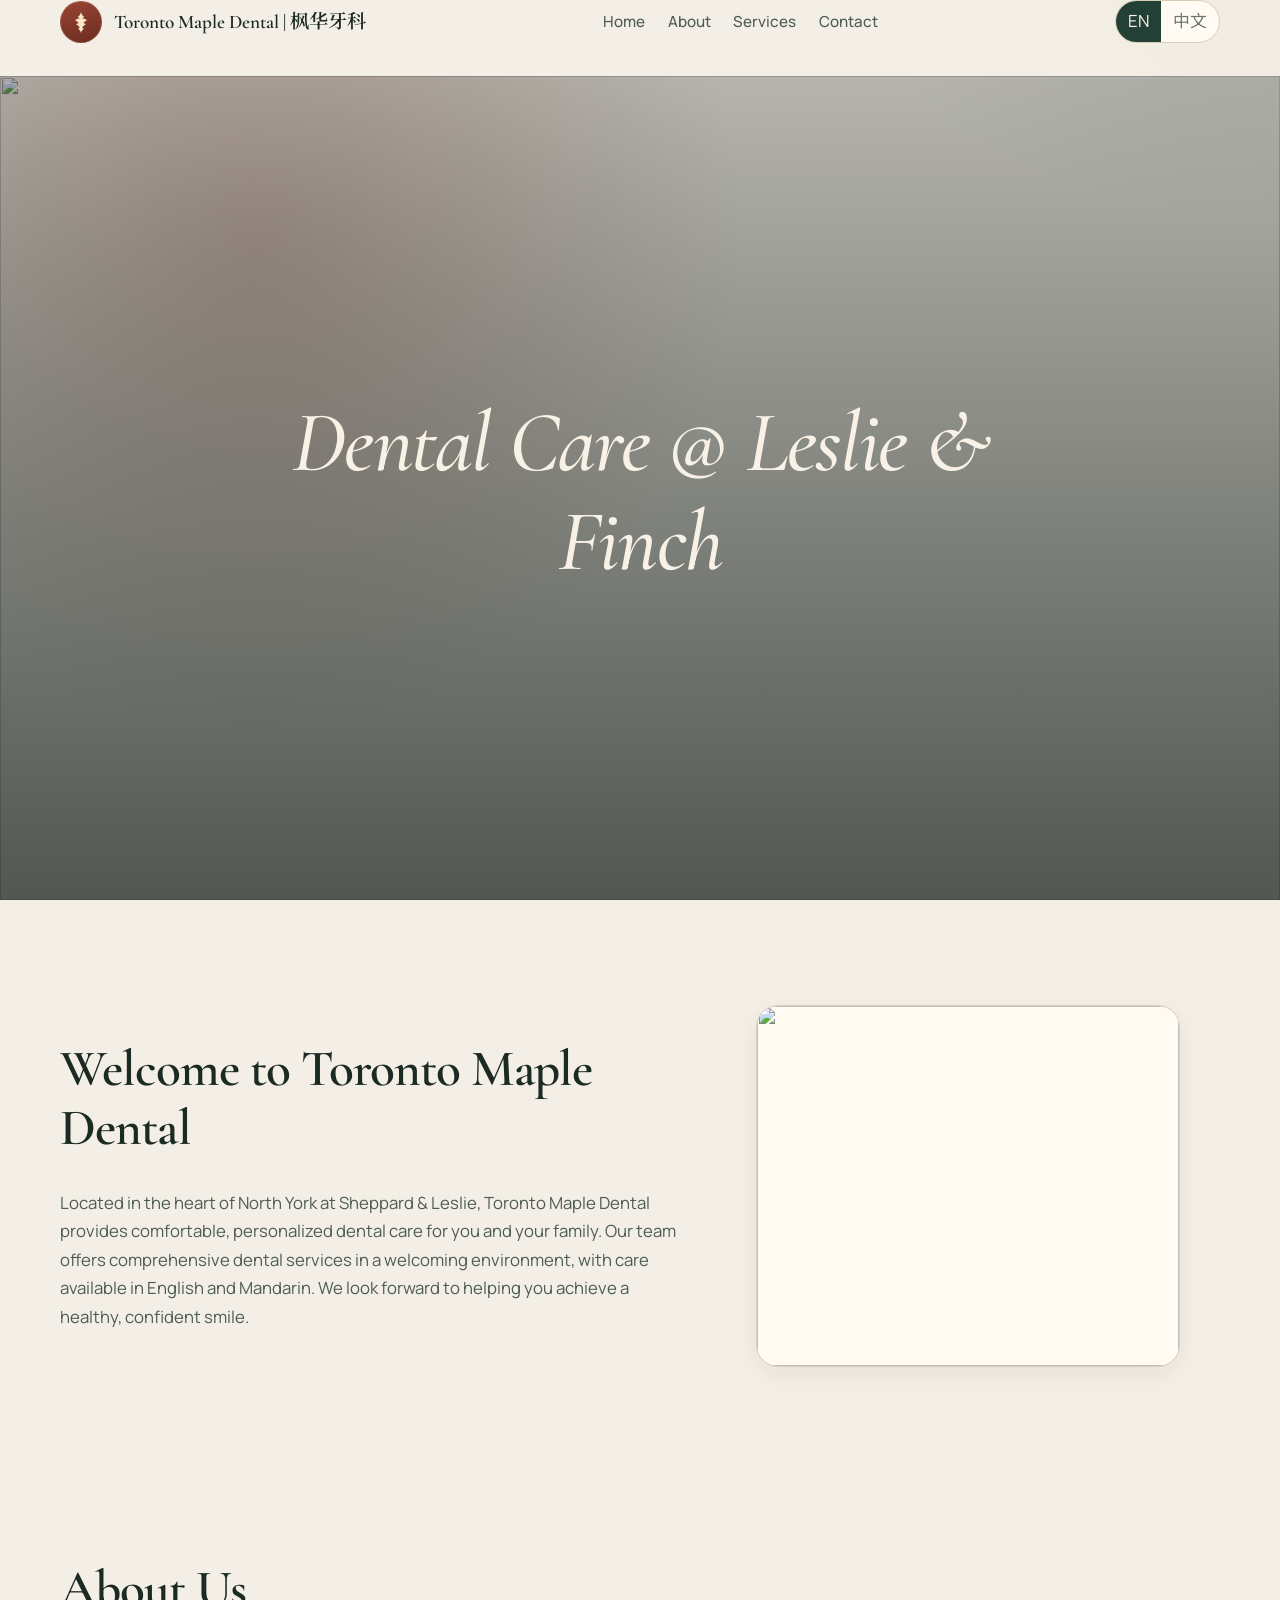
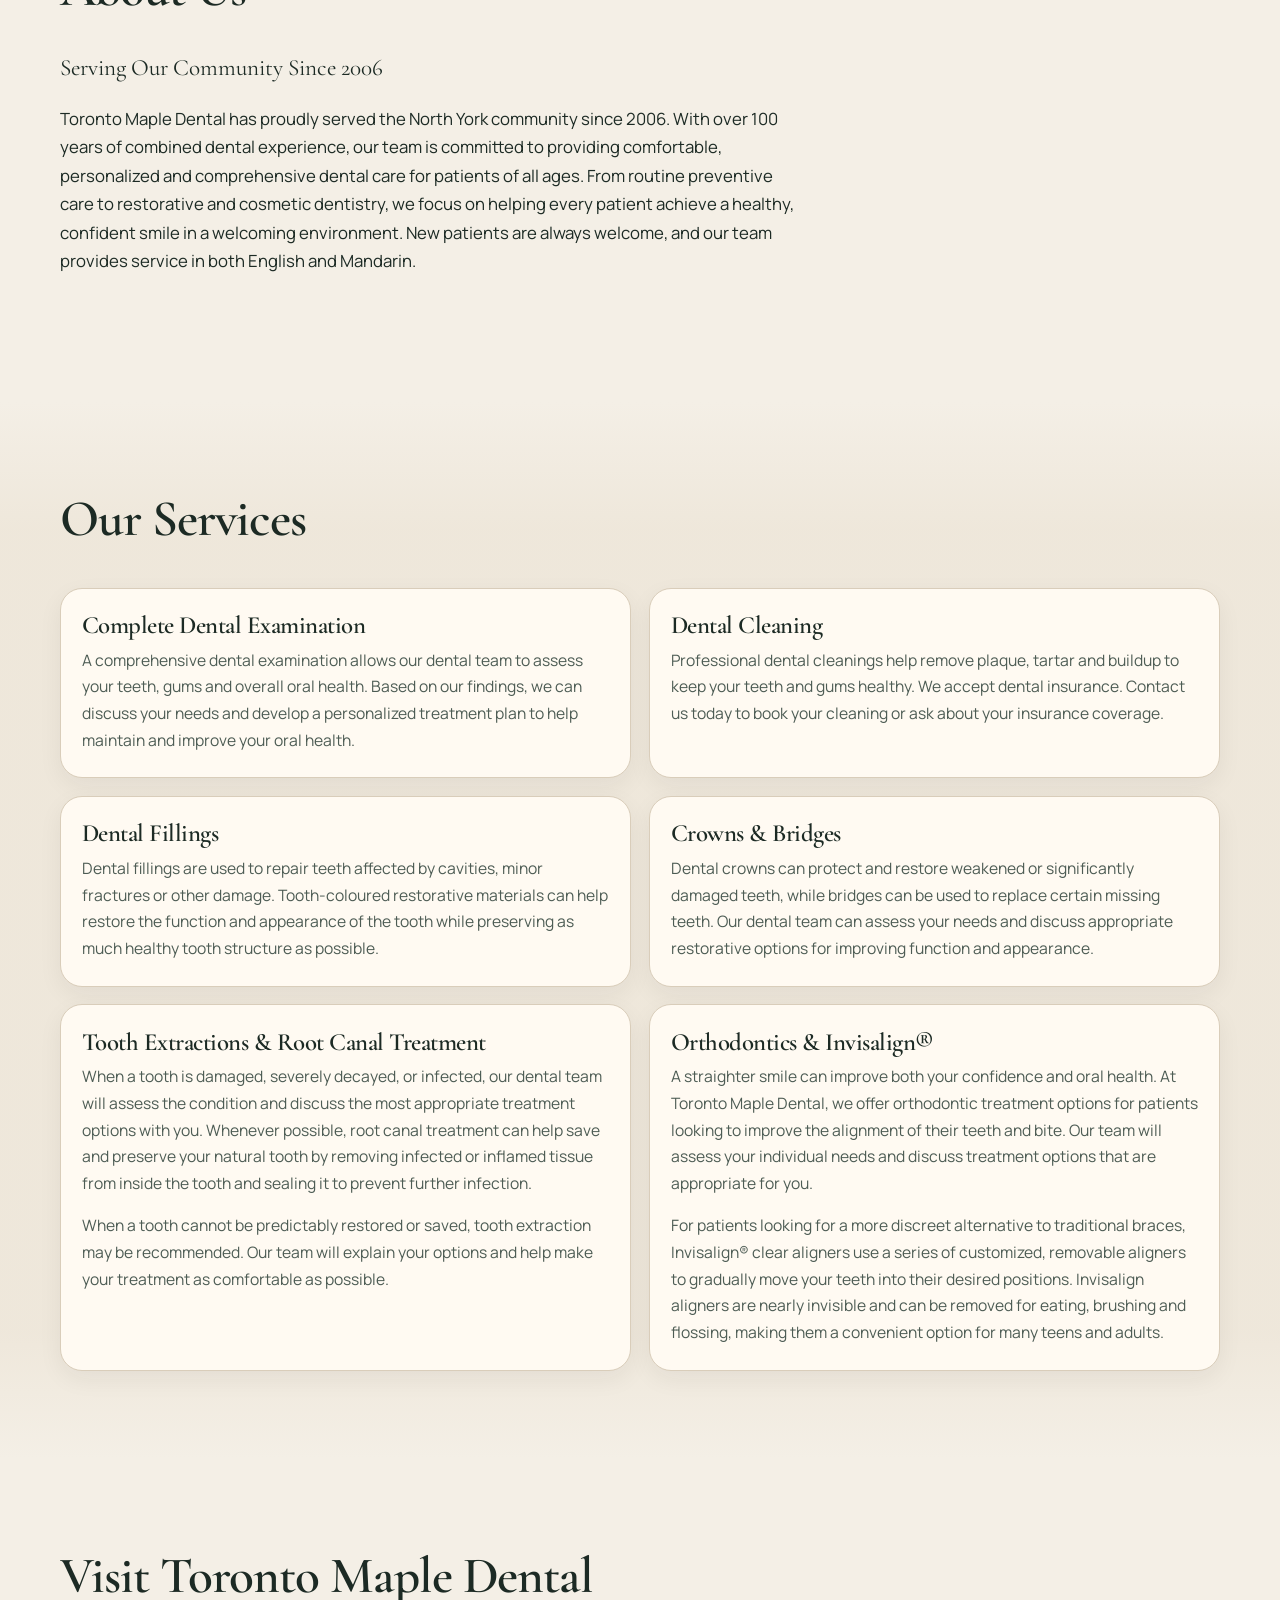
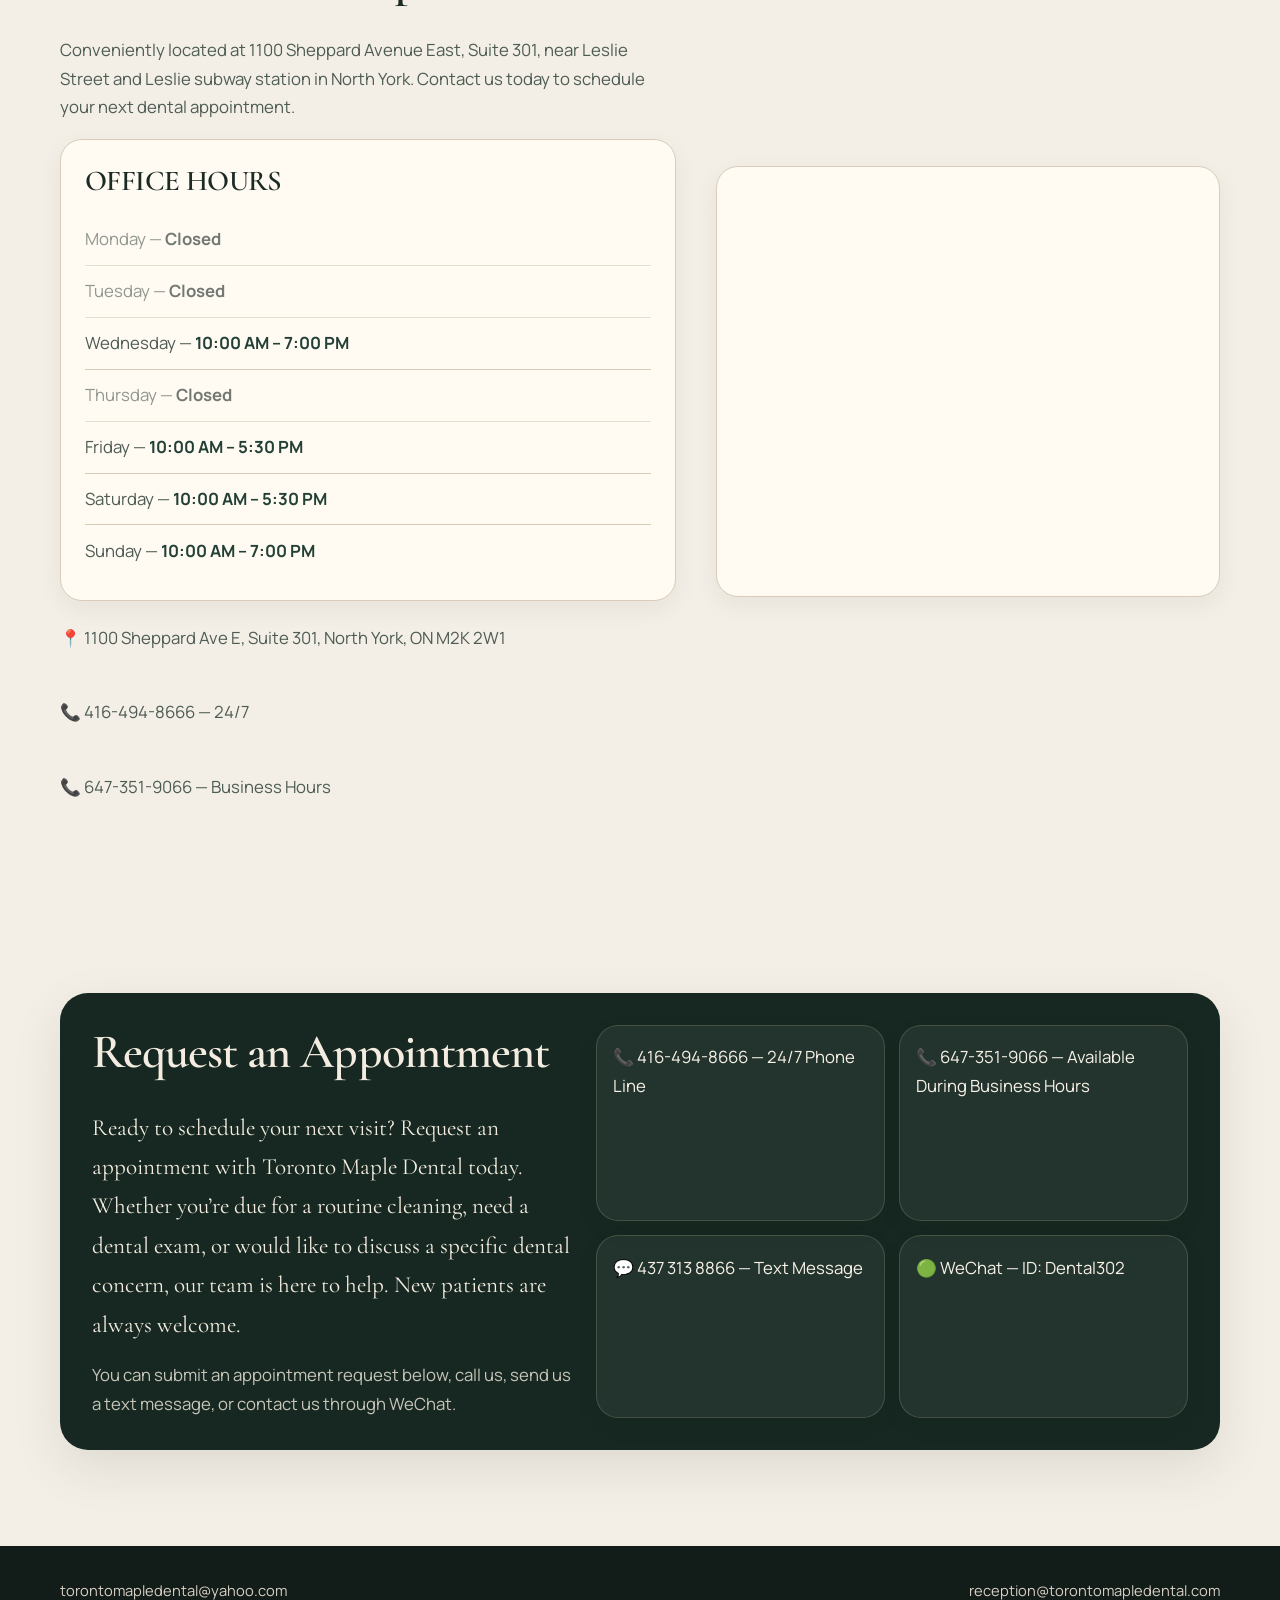
==== index.html @ 5f2a0b70 "initial commit" ====
<!DOCTYPE html>
<html lang="en">
<head>
  <meta charset="utf-8">
  <meta name="viewport" content="width=device-width, initial-scale=1, viewport-fit=cover">
  <title>Toronto Maple Dental | 枫华牙科</title>
  <meta name="description" content="">
  <link rel="canonical" href="https://www.torontomapledentalclinic.com">
  <link rel="preconnect" href="https://fonts.googleapis.com">
  <link rel="preconnect" href="https://fonts.gstatic.com" crossorigin>
  <link href="https://fonts.googleapis.com/css2?family=Cormorant+Garamond:ital,wght@0,500;0,600;1,500&family=Manrope:wght@400;500;600;700&family=Noto+Sans+SC:wght@400;500;700&family=Noto+Serif+SC:wght@500;600&display=swap" rel="stylesheet">
  <link rel="stylesheet" href="styles.css">
</head>
<body>
  <a class="skip-link" href="#main">Skip to content</a>

  <div class="nav-overlay" id="nav-overlay" hidden></div>
  <header class="header" id="header">
    <div class="nav-inner">
      <a class="brand" href="#top">
        <span class="brand-mark" aria-hidden="true">
          <svg viewBox="0 0 24 24" fill="currentColor"><path d="M12 2c.4 2.2 1.6 3.8 3.4 5.1-.8.3-1.6.8-2.2 1.5 1.8-.1 3.5.4 4.8 1.6-1.6.6-2.8 1.6-3.6 3 .9.1 1.8.5 2.6 1.1-2 .9-3.3 2.2-3.9 3.8.7 0 1.3.2 1.9.5-1.5 1.2-2.5 2.6-3 4.4-.5-1.8-1.5-3.2-3-4.4.6-.3 1.2-.5 1.9-.5-.6-1.6-1.9-2.9-3.9-3.8.8-.6 1.7-1 2.6-1.1-.8-1.4-2-2.4-3.6-3 1.3-1.2 3-1.7 4.8-1.6-.6-.7-1.4-1.2-2.2-1.5C10.4 5.8 11.6 4.2 12 2z"/></svg>
        </span>
        <span class="brand-text">
          <span class="brand-name">Toronto Maple Dental | 枫华牙科</span>
        </span>
      </a>

      <nav class="nav-links" id="nav-links">
        <a href="#top"><span class="en">Home</span><span class="zh">首页</span></a>
        <a href="#about"><span class="en">About</span><span class="zh">关于我们</span></a>
        <a href="#services"><span class="en">Services</span><span class="zh">服务项目</span></a>
        <a href="#contact"><span class="en">Contact</span><span class="zh">联系我们</span></a>
      </nav>

      <div class="nav-actions">
        <div class="lang-toggle" role="group" aria-label="Language">
          <button type="button" data-lang="en" aria-pressed="true">EN</button>
          <button type="button" data-lang="zh" aria-pressed="false">中文</button>
        </div>
        <button class="menu-toggle" id="menu-toggle" type="button" aria-expanded="false" aria-controls="nav-links">
          <span class="burger"></span>
          <span class="en visually-hidden">Open Menu</span>
          <span class="zh visually-hidden">Open Menu</span>
        </button>
      </div>
    </div>
  </header>

  <main id="main">
    <section class="hero" id="top">
      <div class="hero-media">
        <img src="https://images.squarespace-cdn.com/content/v1/6a9b600ae679706dac17933a/c769bfd2-7661-447e-9877-005639bab602/fad07579-456b-444e-8f96-d90007c55955.570x287.jpg?format=2500w" alt="" width="2500" height="1259">
      </div>
      <div class="hero-content">
        <h1>
          <span class="en">Dental Care @ Leslie &amp; Finch</span>
          <span class="zh">枫华牙科</span>
        </h1>
      </div>
    </section>

    <section class="section" id="welcome">
      <div class="wrap about-grid">
        <div class="about-copy">
          <h2>
            <span class="en">Welcome to Toronto Maple Dental</span>
            <span class="zh">欢迎来到多伦多枫华牙科</span>
          </h2>
          <p>
            <span class="en">Located in the heart of North York at Sheppard &amp; Leslie, Toronto Maple Dental provides comfortable, personalized dental care for you and your family. Our team offers comprehensive dental services in a welcoming environment, with care available in English and Mandarin. We look forward to helping you achieve a healthy, confident smile.</span>
            <span class="zh">多伦多枫华牙科位于北约克 Sheppard &amp; Leslie，为您和家人提供舒适、贴心且专业的牙科服务。我们致力于为每位患者提供个性化的口腔护理，并提供英语及普通话服务。期待与您和家人一起守护口腔健康，绽放自信笑容。</span>
          </p>
        </div>
        <figure class="about-photo">
          <img src="https://images.squarespace-cdn.com/content/v1/6a9b600ae679706dac17933a/1118487b-727e-427d-95e1-38247ad9334a/oRQOo_N9BfDoqFus0ZqhQFkH_QtxmJWSKJr2icTQCZxETu4-NWN1s-IcUSwTprjaKhoQ4ycPU8vPxjSxp7Z9fUDb5vTaCmSAPzpmDzeJJ9bPIO_SLCcF0arXvwpCMgrAha4CFJJU9CVUrVKpLE3oYX6ep4k89qqNu7uefrUxFgaKzVSN8USvgyGDbYQINZoH.jpg?format=1500w" alt="" width="882" height="588">
        </figure>
      </div>
    </section>

    <section class="section about-section" id="about">
      <div class="wrap">
        <div class="section-head">
          <h2>
            <span class="en">About Us</span>
            <span class="zh">关于我们</span>
          </h2>
          <p class="lede">
            <span class="en">Serving Our Community Since 2006</span>
            <span class="zh">自2006年起，守护您的口腔健康</span>
          </p>
          <p>
            <span class="en">Toronto Maple Dental has proudly served the North York community since 2006. With over 100 years of combined dental experience, our team is committed to providing comfortable, personalized and comprehensive dental care for patients of all ages. From routine preventive care to restorative and cosmetic dentistry, we focus on helping every patient achieve a healthy, confident smile in a welcoming environment. New patients are always welcome, and our team provides service in both English and Mandarin.</span>
            <span class="zh">多伦多枫华牙科自 2006年 起一直为北约克及周边社区提供专业的牙科服务。我们的团队拥有 超过100年的综合牙科经验，致力于为各个年龄段的患者提供舒适、贴心且全面的口腔护理。从日常预防护理到牙齿修复及美容牙科，我们希望每一位患者都能在温馨安心的环境中获得适合自己的治疗，拥有健康、自信的笑容。我们欢迎新患者，并提供英语及普通话服务。</span>
          </p>
        </div>
      </div>
    </section>

    <section class="section services" id="services">
      <div class="wrap">
        <div class="section-head">
          <h2>
            <span class="en">Our Services</span>
            <span class="zh">我们的服务</span>
          </h2>
        </div>
        <div class="service-grid">
          <article class="service-card">
            <h3>
              <span class="en">Complete Dental Examination</span>
              <span class="zh">全面口腔检查</span>
            </h3>
            <p>
              <span class="en">A comprehensive dental examination allows our dental team to assess your teeth, gums and overall oral health. Based on our findings, we can discuss your needs and develop a personalized treatment plan to help maintain and improve your oral health.</span>
              <span class="zh">全面口腔检查可以帮助我们的牙科团队评估您的牙齿、牙龈及整体口腔健康状况。根据检查结果，我们会与您讨论您的口腔健康需求，并制定适合您的个性化治疗计划。</span>
            </p>
          </article>
          <article class="service-card">
            <h3>
              <span class="en">Dental Cleaning</span>
              <span class="zh">洗牙与洁治</span>
            </h3>
            <p>
              <span class="en">Professional dental cleanings help remove plaque, tartar and buildup to keep your teeth and gums healthy. We accept dental insurance. Contact us today to book your cleaning or ask about your insurance coverage.</span>
              <span class="zh">专业洗牙可以帮助清除牙菌斑、牙结石及牙齿表面的沉积物，帮助保持牙齿和牙龈健康。我们接受牙科保险. 欢迎联系我们预约洗牙或咨询牙科保险相关信息。</span>
            </p>
          </article>
          <article class="service-card">
            <h3>
              <span class="en">Dental Fillings</span>
              <span class="zh">补牙</span>
            </h3>
            <p>
              <span class="en">Dental fillings are used to repair teeth affected by cavities, minor fractures or other damage. Tooth-coloured restorative materials can help restore the function and appearance of the tooth while preserving as much healthy tooth structure as possible.</span>
              <span class="zh">补牙主要用于修复因蛀牙、轻微断裂或其他原因受损的牙齿。牙色修复材料可以帮助恢复牙齿的功能和外观，同时尽可能保留健康的天然牙体组织。</span>
            </p>
          </article>
          <article class="service-card">
            <h3>
              <span class="en">Crowns &amp; Bridges</span>
              <span class="zh">Crowns &amp; Bridges · 牙冠与牙桥</span>
            </h3>
            <p>
              <span class="en">Dental crowns can protect and restore weakened or significantly damaged teeth, while bridges can be used to replace certain missing teeth. Our dental team can assess your needs and discuss appropriate restorative options for improving function and appearance.</span>
              <span class="zh">牙冠可以保护并修复较为脆弱或严重受损的牙齿，而牙桥则可用于替代部分缺失的牙齿。我们的牙科团队会根据您的具体情况，为您介绍合适的修复方案，以改善牙齿功能和外观。</span>
            </p>
          </article>
          <article class="service-card">
            <h3>
              <span class="en">Tooth Extractions &amp; Root Canal Treatment</span>
              <span class="zh">拔牙与根管治疗</span>
            </h3>
            <p>
              <span class="en">When a tooth is damaged, severely decayed, or infected, our dental team will assess the condition and discuss the most appropriate treatment options with you. Whenever possible, root canal treatment can help save and preserve your natural tooth by removing infected or inflamed tissue from inside the tooth and sealing it to prevent further infection.</span>
              <span class="zh">当牙齿出现严重蛀坏、损伤或感染时，我们的牙科团队会仔细评估您的情况，并与您讨论适合的治疗方案。在条件允许的情况下，根管治疗可以帮助保留您的天然牙齿，通过清除牙齿内部发炎或感染的组织，并进行清洁和封闭，以防止进一步感染。</span>
            </p>
            <p>
              <span class="en">When a tooth cannot be predictably restored or saved, tooth extraction may be recommended. Our team will explain your options and help make your treatment as comfortable as possible.</span>
              <span class="zh">如果牙齿已经无法有效修复或保留，则可能需要进行拔牙治疗。我们的团队会详细为您解释治疗选择，并尽可能为您提供舒适、安心的治疗体验。</span>
            </p>
          </article>
          <article class="service-card">
            <h3>
              <span class="en">Orthodontics &amp; Invisalign®</span>
              <span class="zh">牙齿矫正与隐适美</span>
            </h3>
            <p>
              <span class="en">A straighter smile can improve both your confidence and oral health. At Toronto Maple Dental, we offer orthodontic treatment options for patients looking to improve the alignment of their teeth and bite. Our team will assess your individual needs and discuss treatment options that are appropriate for you.</span>
              <span class="zh">想拥有更整齐、自信的笑容？多伦多枫华牙科提供牙齿矫正服务，帮助改善牙齿排列及咬合问题。我们的牙科团队会根据您的牙齿及咬合情况进行评估，并与您讨论适合您的矫正治疗方案。</span>
            </p>
            <p>
              <span class="en">For patients looking for a more discreet alternative to traditional braces, Invisalign® clear aligners use a series of customized, removable aligners to gradually move your teeth into their desired positions. Invisalign aligners are nearly invisible and can be removed for eating, brushing and flossing, making them a convenient option for many teens and adults.</span>
              <span class="zh">对于希望选择比传统牙套更加隐形、美观的患者，Invisalign® 隐适美透明牙套通过一系列个性化定制的可摘式透明牙套，逐步将牙齿移动到理想位置。隐适美牙套近乎透明，并可在进食、刷牙及使用牙线时取下，为许多青少年及成人提供方便、灵活的矫正选择。</span>
            </p>
          </article>
        </div>
      </div>
    </section>

    <section class="section" id="visit">
      <div class="wrap visit-grid">
        <div class="visit-copy">
          <h2>
            <span class="en">Visit Toronto Maple Dental</span>
            <span class="zh">欢迎莅临多伦多枫华牙科</span>
          </h2>
          <p>
            <span class="en">Conveniently located at 1100 Sheppard Avenue East, Suite 301, near Leslie Street and Leslie subway station in North York. Contact us today to schedule your next dental appointment.</span>
            <span class="zh">多伦多枫华牙科位于北约克 1100 Sheppard Avenue East, Suite 301，邻近 Leslie Street 及 Leslie 地铁站，交通便利。欢迎联系我们预约您的下一次牙科就诊。</span>
          </p>
          <div class="hours-card">
            <h3>
              <span class="en">OFFICE HOURS</span>
              <span class="zh">OFFICE HOURS · 营业时间</span>
            </h3>
            <ul class="hours-list">
              <li class="closed">
                <span class="en">Monday  — <strong>Closed</strong></span>
                <span class="zh">Monday / 星期一 — Closed / 休息</span>
              </li>
              <li class="closed">
                <span class="en">Tuesday  — <strong>Closed</strong></span>
                <span class="zh">Tuesday / 星期二 — Closed / 休息</span>
              </li>
              <li class="open">
                <span class="en">Wednesday  — <strong>10:00 AM – 7:00 PM</strong></span>
                <span class="zh">Wednesday / 星期三 — 10:00 AM – 7:00 PM</span>
              </li>
              <li class="closed">
                <span class="en">Thursday — <strong>Closed</strong></span>
                <span class="zh">Thursday / 星期四 — Closed / 休息</span>
              </li>
              <li class="open">
                <span class="en">Friday  — <strong>10:00 AM – 5:30 PM</strong></span>
                <span class="zh">Friday / 星期五 — 10:00 AM – 5:30 PM</span>
              </li>
              <li class="open">
                <span class="en">Saturday  — <strong>10:00 AM – 5:30 PM</strong></span>
                <span class="zh">Saturday / 星期六 — 10:00 AM – 5:30 PM</span>
              </li>
              <li class="open">
                <span class="en">Sunday  — <strong>10:00 AM – 7:00 PM</strong></span>
                <span class="zh">Sunday / 星期日 — 10:00 AM – 7:00 PM</span>
              </li>
            </ul>
          </div>
          <div class="visit-details">
            <p><a href="https://maps.google.com/?q=1100+Sheppard+Ave+E+Suite+301+North+York+ON+M2K+2W1">📍 1100 Sheppard Ave E, Suite 301, North York, ON M2K 2W1</a></p>
            <p>
              <a class="en" href="tel:4164948666">📞 416-494-8666 — 24/7</a>
              <a class="zh" href="tel:4164948666">📞 416-494-8666 — 24/7</a>
            </p>
            <p>
              <a class="en" href="tel:6473519066">📞 647-351-9066 — Business Hours</a>
              <a class="zh" href="tel:6473519066">📞 647-351-9066 — 营业时间</a>
            </p>
          </div>
        </div>
        <div class="map-frame">
          <iframe title="Toronto Maple Dental 1100 Sheppard Avenue East Toronto, ON, M2K 2W1, Canada" src="https://maps.google.com/maps?q=1100+Sheppard+Avenue+East+Suite+301+North+York+ON+M2K+2W1&amp;hl=en&amp;z=16&amp;output=embed" loading="lazy" referrerpolicy="no-referrer-when-downgrade"></iframe>
        </div>
      </div>
    </section>

    <section class="section contact" id="contact">
      <div class="wrap">
        <div class="contact-panel">
          <div>
            <h2>
              <span class="en">Request an Appointment</span>
              <span class="zh">预约就诊</span>
            </h2>
            <p class="lede">
              <span class="en">Ready to schedule your next visit? Request an appointment with Toronto Maple Dental today. Whether you’re due for a routine cleaning, need a dental exam, or would like to discuss a specific dental concern, our team is here to help. New patients are always welcome.</span>
              <span class="zh">中文预约</span>
            </p>
            <p class="zh">准备预约您的下一次牙科就诊吗？欢迎联系 多伦多枫华牙科。无论您需要定期洗牙、口腔检查，还是有其他牙齿或口腔健康方面的问题，我们的团队都很乐意为您提供帮助。我们欢迎新患者。</p>
            <p>
              <span class="en">You can submit an appointment request below, call us, send us a text message, or contact us through WeChat.</span>
              <span class="zh">您可以在下方提交预约申请，也可以通过电话、短信或微信联系我们。</span>
            </p>
          </div>
          <div class="contact-methods">
            <div class="contact-card">
              <p>
                <a class="en" href="tel:4164948666">📞 416-494-8666 — 24/7 Phone Line</a>
                <a class="zh" href="tel:4164948666">📞 416-494-8666 — 24小时服务热线</a>
              </p>
            </div>
            <div class="contact-card">
              <p>
                <a class="en" href="tel:6473519066">📞 647-351-9066 — Available During Business Hours</a>
                <a class="zh" href="tel:6473519066">📞 647-351-9066 — 营业时间内接听</a>
              </p>
            </div>
            <div class="contact-card">
              <p>
                <a class="en" href="sms:4373138866">💬 437 313 8866 — Text Message</a>
                <a class="zh" href="sms:4363138866">💬 436 313 8866 — 短信</a>
              </p>
            </div>
            <div class="contact-card">
              <p>
                <span class="en">🟢 WeChat — ID: Dental302</span>
                <span class="zh">🟢 微信 — Dental302</span>
              </p>
            </div>
          </div>
        </div>
      </div>
    </section>
  </main>

  <footer class="footer">
    <div class="wrap footer-inner">
      <p><a href="mailto:torontomapledental@yahoo.com">torontomapledental@yahoo.com</a></p>
      <p><a href="mailto:reception@torontomapledental.com">reception@torontomapledental.com</a></p>
    </div>
  </footer>

  <script>
    const root = document.documentElement;
    const header = document.getElementById("header");
    const menuToggle = document.getElementById("menu-toggle");
    const navOverlay = document.getElementById("nav-overlay");
    const mapFrame = document.querySelector(".map-frame iframe");

    const setMenu = (open) => {
      document.body.classList.toggle("nav-open", open);
      menuToggle.setAttribute("aria-expanded", String(open));
      navOverlay.hidden = !open;
    };

    const setLang = (lang) => {
      root.lang = lang;
      localStorage.setItem("tmd-lang", lang);
      document.querySelectorAll(".lang-toggle button").forEach((button) => {
        button.setAttribute("aria-pressed", String(button.dataset.lang === lang));
      });
      if (mapFrame) {
        mapFrame.src = mapFrame.src.replace(/hl=(en|zh-CN)/, "hl=" + (lang === "zh" ? "zh-CN" : "en"));
      }
    };

    const saved = localStorage.getItem("tmd-lang");
    if (saved === "zh" || saved === "en") setLang(saved);

    document.querySelectorAll(".lang-toggle button").forEach((button) => {
      button.addEventListener("click", () => setLang(button.dataset.lang));
    });

    menuToggle.addEventListener("click", () => {
      setMenu(!document.body.classList.contains("nav-open"));
    });

    navOverlay.addEventListener("click", () => setMenu(false));

    document.getElementById("nav-links").addEventListener("click", (event) => {
      if (event.target.closest("a")) setMenu(false);
    });

    window.addEventListener("keydown", (event) => {
      if (event.key === "Escape") setMenu(false);
    });

    window.addEventListener("resize", () => {
      if (window.innerWidth > 900) setMenu(false);
    });

    const onScroll = () => header.classList.toggle("is-scrolled", window.scrollY > 8);
    onScroll();
    window.addEventListener("scroll", onScroll, { passive: true });
  </script>
</body>
</html>
---- styles.css ----
:root {
  --bg: #f4efe6;
  --bg-deep: #ece4d6;
  --paper: #fffaf2;
  --ink: #1c2a24;
  --ink-soft: #4d5c54;
  --muted: #6d7871;
  --line: #d9cdba;
  --maple: #8c3a2a;
  --maple-deep: #6e2c20;
  --gold: #b8915a;
  --gold-soft: #e8d3ae;
  --forest: #234037;
  --forest-deep: #162821;
  --sage: #3f6658;
  --shadow: 0 18px 50px rgba(28, 42, 36, 0.1);
  --shadow-soft: 0 8px 24px rgba(28, 42, 36, 0.06);
  --radius: 22px;
  --radius-sm: 14px;
  --header: 76px;
  --max: 1160px;
  --font-display: "Cormorant Garamond", "Noto Serif SC", Georgia, serif;
  --font-body: "Manrope", "Noto Sans SC", sans-serif;
}

html[lang="zh"] {
  --font-display: "Noto Serif SC", "Cormorant Garamond", serif;
  --font-body: "Noto Sans SC", "Manrope", sans-serif;
}

*,
*::before,
*::after {
  box-sizing: border-box;
}

html {
  scroll-behavior: smooth;
  scroll-padding-top: calc(var(--header) + 0.75rem);
}

body {
  margin: 0;
  color: var(--ink);
  background:
    radial-gradient(1200px 500px at 10% -10%, rgba(184, 145, 90, 0.16), transparent 50%),
    radial-gradient(900px 480px at 100% 0%, rgba(35, 64, 55, 0.1), transparent 45%),
    var(--bg);
  font-family: var(--font-body);
  font-size: 1.05rem;
  line-height: 1.7;
  overflow-x: hidden;
}

img {
  max-width: 100%;
  display: block;
}

a {
  color: inherit;
  text-decoration: none;
}

:focus-visible {
  outline: 2px solid var(--gold);
  outline-offset: 3px;
}

button,
input,
textarea,
select {
  font: inherit;
}

h1,
h2,
h3,
h4 {
  font-family: var(--font-display);
  font-weight: 600;
  line-height: 1.15;
  letter-spacing: -0.02em;
  margin: 0 0 0.6em;
}

p {
  margin: 0 0 1em;
}

p:last-child {
  margin-bottom: 0;
}

html[lang="en"] .zh,
html[lang="zh"] .en {
  display: none !important;
}

.visually-hidden {
  position: absolute;
  width: 1px;
  height: 1px;
  padding: 0;
  margin: -1px;
  overflow: hidden;
  clip: rect(0, 0, 0, 0);
  white-space: nowrap;
  border: 0;
}

.skip-link {
  position: absolute;
  left: 1rem;
  top: -3rem;
  z-index: 100;
  background: var(--forest);
  color: #fff;
  padding: 0.6rem 1rem;
  border-radius: 999px;
}

.skip-link:focus {
  top: 1rem;
}

.nav-inner,
.wrap {
  width: min(var(--max), calc(100% - 2rem));
  margin: 0 auto;
}

.nav-overlay {
  position: fixed;
  inset: 0;
  z-index: 30;
  background: rgba(18, 28, 24, 0.35);
}

.nav-overlay[hidden] {
  display: none;
}

.header {
  position: sticky;
  top: 0;
  z-index: 40;
  min-height: var(--header);
  background: rgba(244, 239, 230, 0.86);
  backdrop-filter: blur(16px);
  border-bottom: 1px solid transparent;
  transition: border-color 0.2s ease, box-shadow 0.2s ease;
}

.header.is-scrolled {
  border-bottom-color: var(--line);
  box-shadow: var(--shadow-soft);
}

.nav-inner {
  height: 100%;
  display: flex;
  align-items: center;
  justify-content: space-between;
  gap: 1.5rem;
}

.brand {
  display: flex;
  align-items: center;
  gap: 0.75rem;
  min-width: 0;
}

.brand-mark {
  width: 42px;
  height: 42px;
  flex: none;
  border-radius: 50%;
  background: linear-gradient(160deg, #9a4633, #6a2b1f);
  color: #f8e7c8;
  display: grid;
  place-items: center;
  box-shadow: inset 0 0 0 1px rgba(255, 255, 255, 0.15);
}

.brand-mark svg {
  width: 24px;
  height: 24px;
}

.brand-text {
  display: flex;
  flex-direction: column;
  line-height: 1.15;
}

.brand-name {
  font-family: var(--font-display);
  font-size: clamp(1rem, 2vw, 1.2rem);
  font-weight: 600;
}

.nav-links {
  display: flex;
  align-items: center;
  gap: 1.4rem;
}

.nav-links a {
  position: relative;
  color: var(--ink-soft);
  font-size: 0.95rem;
  font-weight: 500;
}

.nav-links a::after {
  content: "";
  position: absolute;
  left: 0;
  bottom: -0.35rem;
  width: 100%;
  height: 1px;
  background: var(--gold);
  transform: scaleX(0);
  transform-origin: left;
  transition: transform 0.2s ease;
}

.nav-links a:hover::after,
.nav-links a:focus-visible::after {
  transform: scaleX(1);
}

.nav-actions {
  display: flex;
  align-items: center;
  gap: 0.75rem;
}

.lang-toggle {
  display: inline-flex;
  border: 1px solid var(--line);
  border-radius: 999px;
  overflow: hidden;
  background: var(--paper);
}

.lang-toggle button {
  border: 0;
  background: transparent;
  color: var(--muted);
  padding: 0.4rem 0.75rem;
  cursor: pointer;
}

.lang-toggle button[aria-pressed="true"] {
  background: var(--forest);
  color: #f7f1e6;
}

.menu-toggle {
  display: none;
  width: 44px;
  height: 44px;
  border: 1px solid var(--line);
  border-radius: 12px;
  background: var(--paper);
  cursor: pointer;
  padding: 0;
}

.menu-toggle .burger,
.menu-toggle .burger::before,
.menu-toggle .burger::after {
  display: block;
  width: 18px;
  height: 1.5px;
  background: var(--ink);
  margin: 0 auto;
  position: relative;
}

.menu-toggle .burger::before,
.menu-toggle .burger::after {
  content: "";
  position: absolute;
  left: 0;
}

.menu-toggle .burger::before {
  top: -6px;
}

.menu-toggle .burger::after {
  top: 6px;
}

.hero {
  position: relative;
  min-height: calc(100vh - var(--header));
  display: grid;
  place-items: center;
  overflow: hidden;
  color: #f7f1e6;
}

.hero-media {
  position: absolute;
  inset: 0;
}

.hero-media img {
  width: 100%;
  height: 100%;
  object-fit: cover;
  filter: saturate(0.85) contrast(1.05);
}

.hero-media::after {
  content: "";
  position: absolute;
  inset: 0;
  background:
    linear-gradient(180deg, rgba(18, 28, 24, 0.28), rgba(18, 28, 24, 0.72)),
    radial-gradient(circle at 20% 20%, rgba(140, 58, 42, 0.28), transparent 40%);
}

.hero-content {
  position: relative;
  z-index: 1;
  width: min(820px, calc(100% - 2rem));
  text-align: center;
  padding: 5rem 0 4.5rem;
}

.hero h1 {
  font-size: clamp(2.8rem, 7vw, 5.4rem);
  font-weight: 500;
  font-style: italic;
  margin-bottom: 0;
}

.section {
  padding: 5.5rem 0;
}

.section-head {
  max-width: 42rem;
  margin-bottom: 2.4rem;
}

.section-head h2,
.about-copy h2,
.visit-copy h2 {
  font-size: clamp(2.1rem, 4vw, 3.3rem);
}

.lede {
  font-family: var(--font-display);
  font-size: 1.45rem;
  color: var(--ink);
  margin-bottom: 1rem;
}

.about-section .section-head {
  max-width: 46rem;
}

.about-grid,
.visit-grid {
  display: grid;
  grid-template-columns: 1.1fr 0.9fr;
  gap: 2.5rem;
  align-items: center;
}

.about-copy p,
.visit-copy p {
  color: var(--ink-soft);
}

.about-photo,
.hours-card,
.contact-card,
.service-card,
.map-frame {
  background: var(--paper);
  border: 1px solid var(--line);
  border-radius: var(--radius);
  box-shadow: var(--shadow-soft);
}

.about-photo {
  overflow: hidden;
}

.about-photo img {
  width: 100%;
  height: 100%;
  min-height: 360px;
  object-fit: cover;
}

.services {
  background:
    linear-gradient(180deg, transparent, rgba(236, 228, 214, 0.7) 12%, rgba(236, 228, 214, 0.7) 88%, transparent);
}

.service-grid {
  display: grid;
  grid-template-columns: repeat(2, 1fr);
  gap: 1.1rem;
}

.service-card {
  padding: 1.4rem 1.3rem 1.5rem;
  min-height: 100%;
  transition: transform 0.2s ease, box-shadow 0.2s ease;
}

@media (hover: hover) {
  .service-card:hover {
    transform: translateY(-3px);
    box-shadow: var(--shadow);
  }
}

.service-card svg {
  width: 28px;
  height: 28px;
  color: var(--maple);
  margin-bottom: 0.9rem;
}

.service-card h3 {
  font-size: 1.55rem;
  margin-bottom: 0.45rem;
}

.service-card p {
  color: var(--ink-soft);
  font-size: 0.98rem;
}

.hours-card {
  padding: 1.5rem;
}

.hours-card h3 {
  font-size: 1.8rem;
}

.hours-list {
  list-style: none;
  margin: 0;
  padding: 0;
}

.hours-list li {
  padding: 0.7rem 0;
  border-bottom: 1px solid var(--line);
  color: var(--ink-soft);
}

.hours-list strong {
  color: var(--ink);
  font-weight: 700;
}

.hours-list li:last-child {
  border-bottom: 0;
}

.hours-list .open strong {
  color: var(--forest);
}

.hours-list .closed {
  opacity: 0.62;
}

.visit-details {
  display: grid;
  gap: 0.85rem;
  margin-top: 1.4rem;
}

.visit-details p,
.visit-details a {
  color: var(--ink-soft);
  overflow-wrap: anywhere;
}

.visit-details a,
.contact-card a {
  display: block;
  min-height: 44px;
}

.map-frame {
  overflow: hidden;
  min-height: 420px;
}

.map-frame iframe {
  width: 100%;
  height: 100%;
  min-height: 420px;
  border: 0;
  filter: grayscale(0.25) contrast(1.05);
}

.contact {
  padding-bottom: 6rem;
}

.contact-panel {
  display: grid;
  grid-template-columns: 0.9fr 1.1fr;
  gap: 1.2rem;
  background: var(--forest-deep);
  color: #f4ece0;
  border-radius: 28px;
  padding: 2rem;
  box-shadow: var(--shadow);
}

.contact-panel h2 {
  font-size: clamp(2rem, 4vw, 3rem);
}

.contact-panel .lede {
  color: #f4ece0;
}

.contact-panel p {
  color: rgba(244, 236, 224, 0.8);
}

.contact-methods {
  display: grid;
  grid-template-columns: 1fr 1fr;
  gap: 0.9rem;
}

.contact-card {
  background: rgba(255, 250, 242, 0.06);
  border-color: rgba(232, 211, 174, 0.18);
  color: #f7f1e6;
  padding: 1.1rem 1rem;
}

.contact-card p {
  color: #f7f1e6;
}

.contact-card a:hover,
.contact-card a:focus-visible {
  color: var(--gold-soft);
}

.footer {
  background: #121c18;
  color: #d8d0c4;
  padding: 2rem 0;
  font-size: 0.92rem;
}

.footer-inner {
  display: flex;
  justify-content: space-between;
  gap: 1rem;
  flex-wrap: wrap;
}

.footer a,
.footer p {
  overflow-wrap: anywhere;
}

.footer a:hover,
.footer a:focus-visible {
  color: #f4ece0;
}

@media (max-width: 900px) {
  :root {
    --header: 68px;
  }

  body {
    font-size: 1rem;
  }

  .nav-inner,
  .wrap {
    width: min(var(--max), calc(100% - 1.5rem));
  }

  .header {
    padding-top: env(safe-area-inset-top);
  }

  .nav-inner {
    gap: 0.75rem;
    padding: 0.55rem 0;
  }

  .brand {
    gap: 0.55rem;
    flex: 1;
  }

  .brand-mark {
    width: 36px;
    height: 36px;
  }

  .brand-mark svg {
    width: 20px;
    height: 20px;
  }

  .brand-name {
    font-size: 0.98rem;
    line-height: 1.25;
  }

  .lang-toggle button {
    min-height: 40px;
    padding: 0.4rem 0.7rem;
  }

  .about-grid,
  .visit-grid,
  .service-grid,
  .contact-panel,
  .contact-methods {
    grid-template-columns: 1fr;
  }

  .nav-links {
    display: none;
  }

  .menu-toggle {
    display: grid;
    place-items: center;
  }

  body.nav-open {
    overflow: hidden;
  }

  body.nav-open .nav-links {
    display: flex;
    position: absolute;
    top: 100%;
    left: 0;
    right: 0;
    flex-direction: column;
    align-items: stretch;
    gap: 0;
    max-height: calc(100dvh - var(--header) - env(safe-area-inset-top));
    overflow: auto;
    padding: 0.4rem 1.2rem calc(1.2rem + env(safe-area-inset-bottom));
    background: var(--paper);
    border-bottom: 1px solid var(--line);
    box-shadow: var(--shadow);
  }

  body.nav-open .nav-links a {
    display: flex;
    align-items: center;
    min-height: 52px;
    font-size: 1.15rem;
    border-bottom: 1px solid var(--line);
  }

  body.nav-open .nav-links a::after {
    display: none;
  }

  .hero {
    min-height: min(68dvh, 520px);
  }

  .hero-content {
    padding: 3.2rem 0;
  }

  .hero h1 {
    font-size: clamp(2rem, 9vw, 3.4rem);
    overflow-wrap: anywhere;
  }

  .section {
    padding: 3.2rem 0;
  }

  .section-head {
    margin-bottom: 1.5rem;
  }

  .section-head h2,
  .about-copy h2,
  .visit-copy h2,
  .contact-panel h2 {
    font-size: clamp(1.85rem, 8vw, 2.6rem);
  }

  .lede {
    font-size: 1.2rem;
  }

  .about-grid,
  .visit-grid {
    gap: 1.4rem;
  }

  .about-photo,
  .hours-card,
  .contact-card,
  .service-card,
  .map-frame,
  .contact-panel {
    border-radius: 16px;
  }

  .about-photo img {
    min-height: 220px;
    max-height: 280px;
  }

  .service-card {
    padding: 1.15rem 1.1rem 1.2rem;
  }

  .service-card h3 {
    font-size: 1.35rem;
  }

  .hours-card {
    padding: 1.15rem;
  }

  .hours-list li {
    padding: 0.85rem 0;
    line-height: 1.45;
    overflow-wrap: anywhere;
  }

  .map-frame,
  .map-frame iframe {
    min-height: 240px;
  }

  .contact {
    padding-bottom: 3.5rem;
  }

  .contact-panel {
    padding: 1.25rem;
    gap: 1.1rem;
  }

  .contact-card {
    padding: 0.35rem 0.9rem;
  }

  .contact-card a,
  .visit-details a {
    display: flex;
    align-items: center;
    padding: 0.35rem 0;
  }

  .footer {
    padding: 1.4rem 0 calc(1.4rem + env(safe-area-inset-bottom));
  }

  .footer-inner {
    flex-direction: column;
    gap: 0.4rem;
  }
}

@media (max-width: 640px) {
  .hero-content {
    padding: 2.6rem 0;
  }

  .hero {
    min-height: min(58dvh, 420px);
  }
}

@media (max-width: 400px) {
  .nav-actions {
    gap: 0.4rem;
  }

  .lang-toggle button {
    padding: 0.35rem 0.55rem;
  }
}
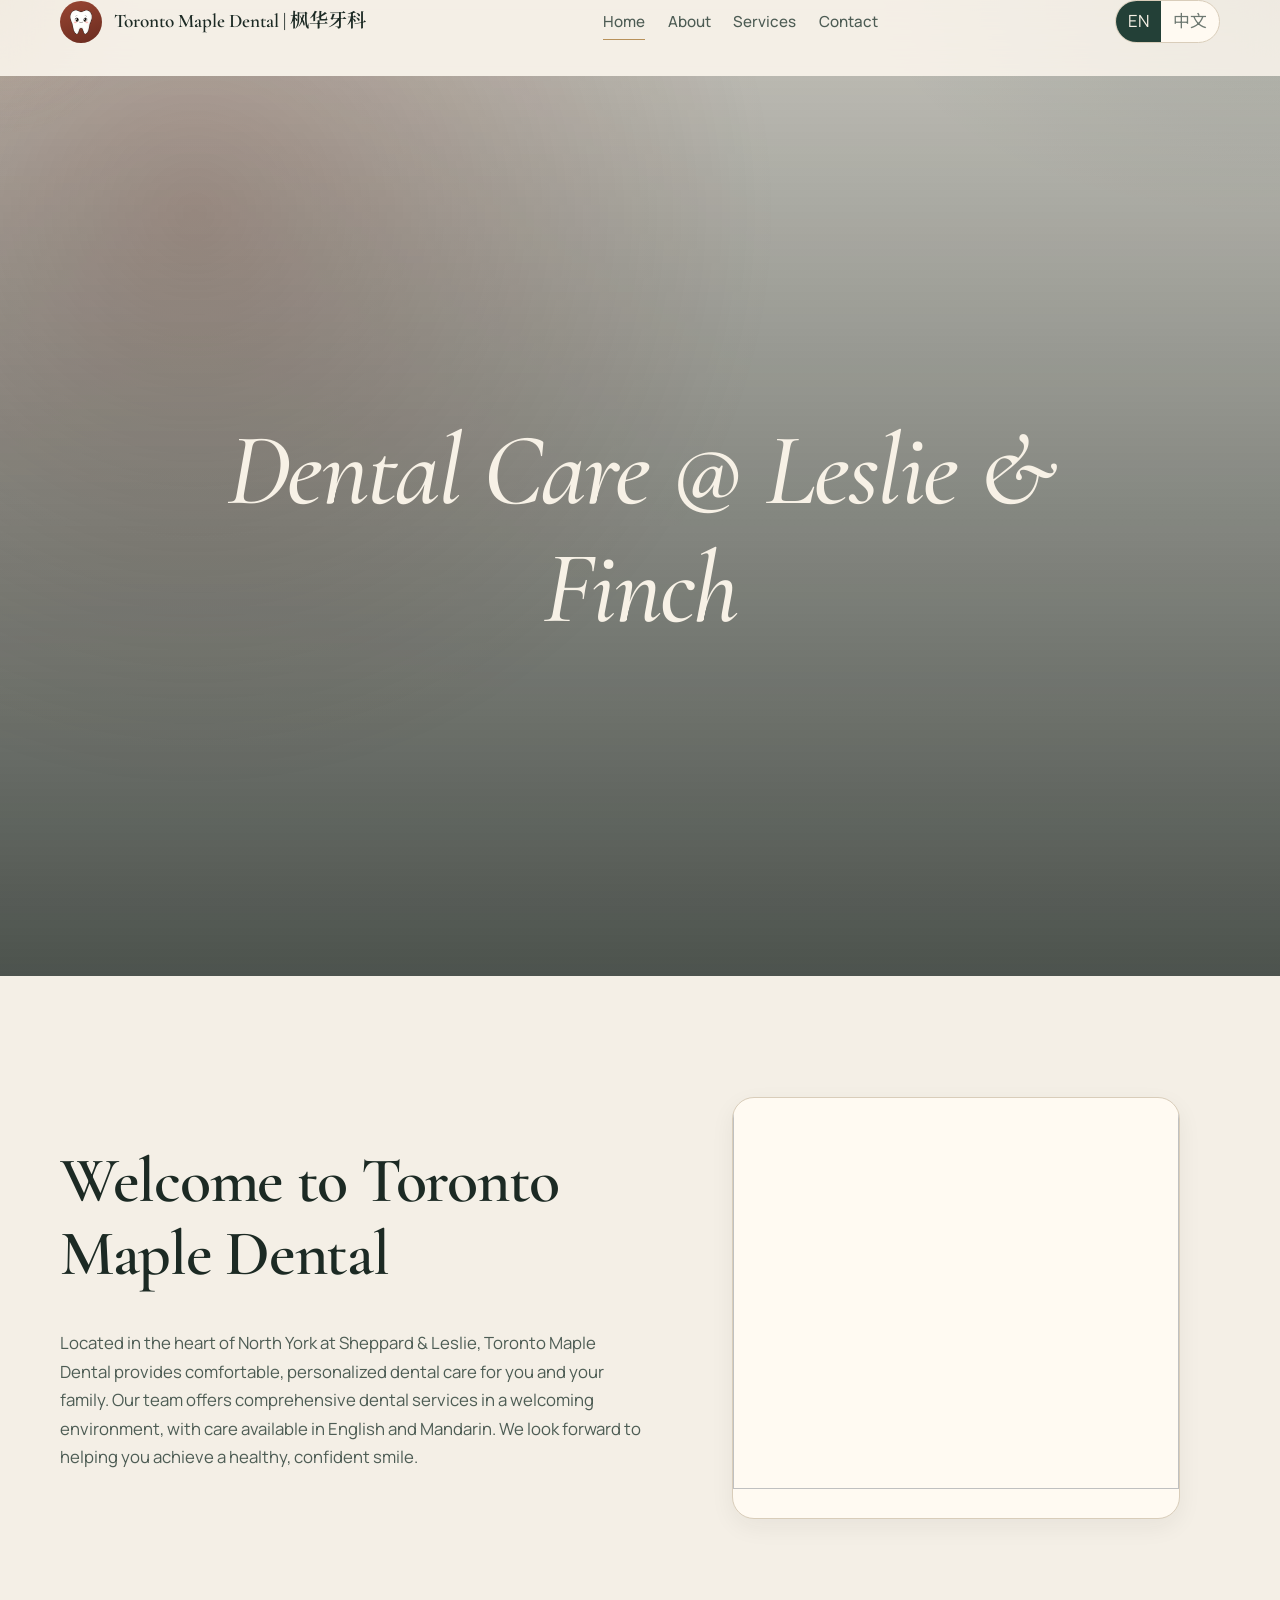
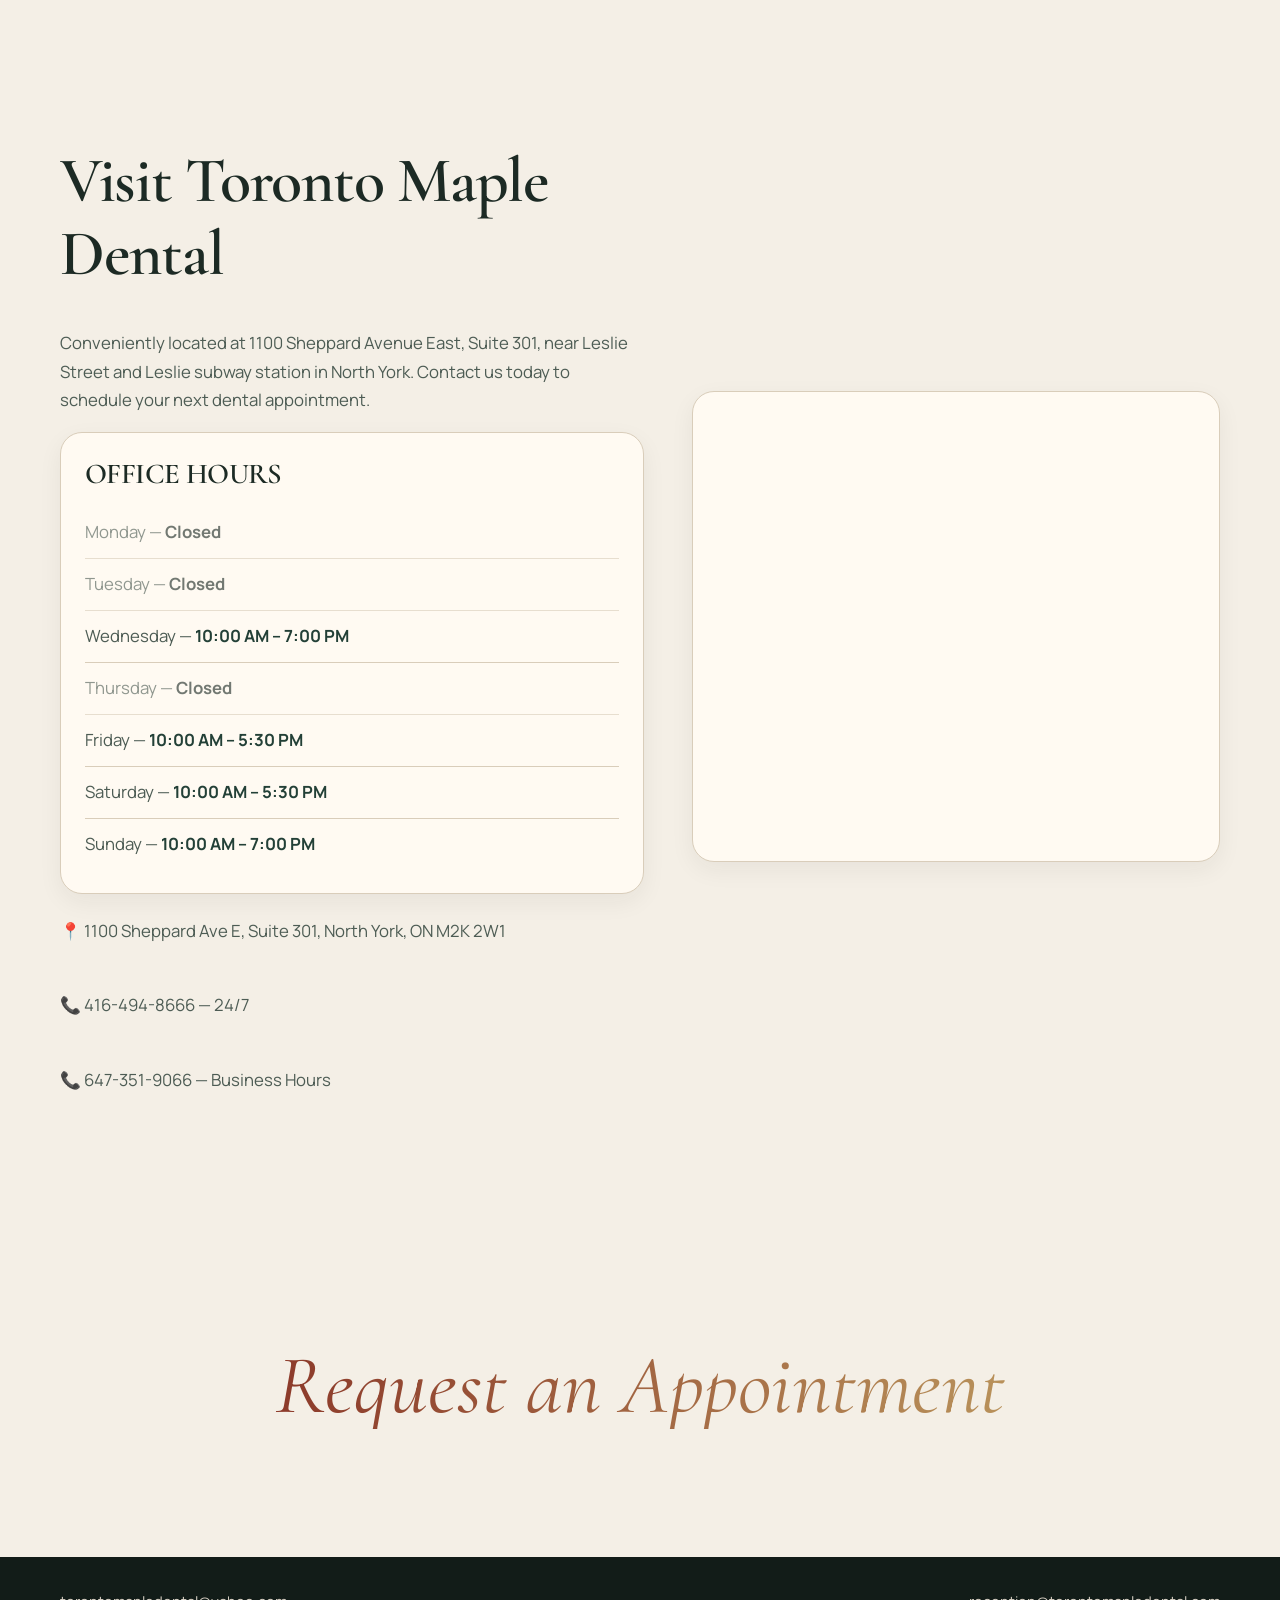
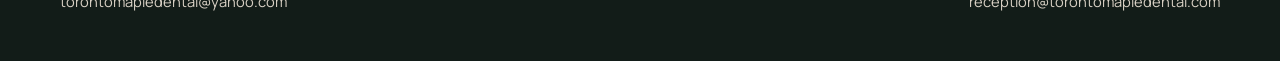
==== commit c158c297: "fancy" ====
--- a/index.html
+++ b/index.html
@@ -4,35 +4,35 @@
   <meta charset="utf-8">
   <meta name="viewport" content="width=device-width, initial-scale=1, viewport-fit=cover">
   <title>Toronto Maple Dental | 枫华牙科</title>
+  <link rel="icon" type="image/png" href="favicon.png">
+  <link rel="apple-touch-icon" href="favicon.png">
   <meta name="description" content="">
   <link rel="canonical" href="https://www.torontomapledentalclinic.com">
   <link rel="preconnect" href="https://fonts.googleapis.com">
   <link rel="preconnect" href="https://fonts.gstatic.com" crossorigin>
   <link href="https://fonts.googleapis.com/css2?family=Cormorant+Garamond:ital,wght@0,500;0,600;1,500&family=Manrope:wght@400;500;600;700&family=Noto+Sans+SC:wght@400;500;700&family=Noto+Serif+SC:wght@500;600&display=swap" rel="stylesheet">
+  <link rel="stylesheet" href="https://cdn.jsdelivr.net/npm/lenis@1.3.8/dist/lenis.css">
   <link rel="stylesheet" href="styles.css">
 </head>
 <body>
   <a class="skip-link" href="#main">Skip to content</a>
+  <div class="page-curtain" aria-hidden="true"></div>
+  <div class="scroll-progress" id="scroll-progress" aria-hidden="true"></div>
+  <div class="cursor-glow" id="cursor-glow" aria-hidden="true"></div>
+  <div class="nav-overlay" id="nav-overlay" hidden></div>
 
-  <div class="nav-overlay" id="nav-overlay" hidden></div>
   <header class="header" id="header">
     <div class="nav-inner">
-      <a class="brand" href="#top">
-        <span class="brand-mark" aria-hidden="true">
-          <svg viewBox="0 0 24 24" fill="currentColor"><path d="M12 2c.4 2.2 1.6 3.8 3.4 5.1-.8.3-1.6.8-2.2 1.5 1.8-.1 3.5.4 4.8 1.6-1.6.6-2.8 1.6-3.6 3 .9.1 1.8.5 2.6 1.1-2 .9-3.3 2.2-3.9 3.8.7 0 1.3.2 1.9.5-1.5 1.2-2.5 2.6-3 4.4-.5-1.8-1.5-3.2-3-4.4.6-.3 1.2-.5 1.9-.5-.6-1.6-1.9-2.9-3.9-3.8.8-.6 1.7-1 2.6-1.1-.8-1.4-2-2.4-3.6-3 1.3-1.2 3-1.7 4.8-1.6-.6-.7-1.4-1.2-2.2-1.5C10.4 5.8 11.6 4.2 12 2z"/></svg>
-        </span>
-        <span class="brand-text">
-          <span class="brand-name">Toronto Maple Dental | 枫华牙科</span>
-        </span>
+      <a class="brand" href="index.html">
+        <span class="brand-mark" aria-hidden="true"><img src="favicon.png" alt="" width="34" height="34"></span>
+        <span class="brand-name">Toronto Maple Dental | 枫华牙科</span>
       </a>
-
       <nav class="nav-links" id="nav-links">
-        <a href="#top"><span class="en">Home</span><span class="zh">首页</span></a>
-        <a href="#about"><span class="en">About</span><span class="zh">关于我们</span></a>
-        <a href="#services"><span class="en">Services</span><span class="zh">服务项目</span></a>
-        <a href="#contact"><span class="en">Contact</span><span class="zh">联系我们</span></a>
+        <a class="is-active" href="index.html"><span class="en">Home</span><span class="zh">首页</span></a>
+        <a href="about.html"><span class="en">About</span><span class="zh">关于我们</span></a>
+        <a href="services.html"><span class="en">Services</span><span class="zh">服务项目</span></a>
+        <a href="contact.html"><span class="en">Contact</span><span class="zh">联系我们</span></a>
       </nav>
-
       <div class="nav-actions">
         <div class="lang-toggle" role="group" aria-label="Language">
           <button type="button" data-lang="en" aria-pressed="true">EN</button>
@@ -62,7 +62,7 @@
 
     <section class="section" id="welcome">
       <div class="wrap about-grid">
-        <div class="about-copy">
+        <div class="about-copy" data-reveal="left">
           <h2>
             <span class="en">Welcome to Toronto Maple Dental</span>
             <span class="zh">欢迎来到多伦多枫华牙科</span>
@@ -72,115 +72,15 @@
             <span class="zh">多伦多枫华牙科位于北约克 Sheppard &amp; Leslie，为您和家人提供舒适、贴心且专业的牙科服务。我们致力于为每位患者提供个性化的口腔护理，并提供英语及普通话服务。期待与您和家人一起守护口腔健康，绽放自信笑容。</span>
           </p>
         </div>
-        <figure class="about-photo">
-          <img src="https://images.squarespace-cdn.com/content/v1/6a9b600ae679706dac17933a/1118487b-727e-427d-95e1-38247ad9334a/oRQOo_N9BfDoqFus0ZqhQFkH_QtxmJWSKJr2icTQCZxETu4-NWN1s-IcUSwTprjaKhoQ4ycPU8vPxjSxp7Z9fUDb5vTaCmSAPzpmDzeJJ9bPIO_SLCcF0arXvwpCMgrAha4CFJJU9CVUrVKpLE3oYX6ep4k89qqNu7uefrUxFgaKzVSN8USvgyGDbYQINZoH.jpg?format=1500w" alt="" width="882" height="588">
+        <figure class="about-photo clip-photo" data-reveal="right">
+          <img data-parallax="0.25" src="https://images.squarespace-cdn.com/content/v1/6a9b600ae679706dac17933a/1118487b-727e-427d-95e1-38247ad9334a/oRQOo_N9BfDoqFus0ZqhQFkH_QtxmJWSKJr2icTQCZxETu4-NWN1s-IcUSwTprjaKhoQ4ycPU8vPxjSxp7Z9fUDb5vTaCmSAPzpmDzeJJ9bPIO_SLCcF0arXvwpCMgrAha4CFJJU9CVUrVKpLE3oYX6ep4k89qqNu7uefrUxFgaKzVSN8USvgyGDbYQINZoH.jpg?format=1500w" alt="" width="882" height="588">
         </figure>
-      </div>
-    </section>
-
-    <section class="section about-section" id="about">
-      <div class="wrap">
-        <div class="section-head">
-          <h2>
-            <span class="en">About Us</span>
-            <span class="zh">关于我们</span>
-          </h2>
-          <p class="lede">
-            <span class="en">Serving Our Community Since 2006</span>
-            <span class="zh">自2006年起，守护您的口腔健康</span>
-          </p>
-          <p>
-            <span class="en">Toronto Maple Dental has proudly served the North York community since 2006. With over 100 years of combined dental experience, our team is committed to providing comfortable, personalized and comprehensive dental care for patients of all ages. From routine preventive care to restorative and cosmetic dentistry, we focus on helping every patient achieve a healthy, confident smile in a welcoming environment. New patients are always welcome, and our team provides service in both English and Mandarin.</span>
-            <span class="zh">多伦多枫华牙科自 2006年 起一直为北约克及周边社区提供专业的牙科服务。我们的团队拥有 超过100年的综合牙科经验，致力于为各个年龄段的患者提供舒适、贴心且全面的口腔护理。从日常预防护理到牙齿修复及美容牙科，我们希望每一位患者都能在温馨安心的环境中获得适合自己的治疗，拥有健康、自信的笑容。我们欢迎新患者，并提供英语及普通话服务。</span>
-          </p>
-        </div>
-      </div>
-    </section>
-
-    <section class="section services" id="services">
-      <div class="wrap">
-        <div class="section-head">
-          <h2>
-            <span class="en">Our Services</span>
-            <span class="zh">我们的服务</span>
-          </h2>
-        </div>
-        <div class="service-grid">
-          <article class="service-card">
-            <h3>
-              <span class="en">Complete Dental Examination</span>
-              <span class="zh">全面口腔检查</span>
-            </h3>
-            <p>
-              <span class="en">A comprehensive dental examination allows our dental team to assess your teeth, gums and overall oral health. Based on our findings, we can discuss your needs and develop a personalized treatment plan to help maintain and improve your oral health.</span>
-              <span class="zh">全面口腔检查可以帮助我们的牙科团队评估您的牙齿、牙龈及整体口腔健康状况。根据检查结果，我们会与您讨论您的口腔健康需求，并制定适合您的个性化治疗计划。</span>
-            </p>
-          </article>
-          <article class="service-card">
-            <h3>
-              <span class="en">Dental Cleaning</span>
-              <span class="zh">洗牙与洁治</span>
-            </h3>
-            <p>
-              <span class="en">Professional dental cleanings help remove plaque, tartar and buildup to keep your teeth and gums healthy. We accept dental insurance. Contact us today to book your cleaning or ask about your insurance coverage.</span>
-              <span class="zh">专业洗牙可以帮助清除牙菌斑、牙结石及牙齿表面的沉积物，帮助保持牙齿和牙龈健康。我们接受牙科保险. 欢迎联系我们预约洗牙或咨询牙科保险相关信息。</span>
-            </p>
-          </article>
-          <article class="service-card">
-            <h3>
-              <span class="en">Dental Fillings</span>
-              <span class="zh">补牙</span>
-            </h3>
-            <p>
-              <span class="en">Dental fillings are used to repair teeth affected by cavities, minor fractures or other damage. Tooth-coloured restorative materials can help restore the function and appearance of the tooth while preserving as much healthy tooth structure as possible.</span>
-              <span class="zh">补牙主要用于修复因蛀牙、轻微断裂或其他原因受损的牙齿。牙色修复材料可以帮助恢复牙齿的功能和外观，同时尽可能保留健康的天然牙体组织。</span>
-            </p>
-          </article>
-          <article class="service-card">
-            <h3>
-              <span class="en">Crowns &amp; Bridges</span>
-              <span class="zh">Crowns &amp; Bridges · 牙冠与牙桥</span>
-            </h3>
-            <p>
-              <span class="en">Dental crowns can protect and restore weakened or significantly damaged teeth, while bridges can be used to replace certain missing teeth. Our dental team can assess your needs and discuss appropriate restorative options for improving function and appearance.</span>
-              <span class="zh">牙冠可以保护并修复较为脆弱或严重受损的牙齿，而牙桥则可用于替代部分缺失的牙齿。我们的牙科团队会根据您的具体情况，为您介绍合适的修复方案，以改善牙齿功能和外观。</span>
-            </p>
-          </article>
-          <article class="service-card">
-            <h3>
-              <span class="en">Tooth Extractions &amp; Root Canal Treatment</span>
-              <span class="zh">拔牙与根管治疗</span>
-            </h3>
-            <p>
-              <span class="en">When a tooth is damaged, severely decayed, or infected, our dental team will assess the condition and discuss the most appropriate treatment options with you. Whenever possible, root canal treatment can help save and preserve your natural tooth by removing infected or inflamed tissue from inside the tooth and sealing it to prevent further infection.</span>
-              <span class="zh">当牙齿出现严重蛀坏、损伤或感染时，我们的牙科团队会仔细评估您的情况，并与您讨论适合的治疗方案。在条件允许的情况下，根管治疗可以帮助保留您的天然牙齿，通过清除牙齿内部发炎或感染的组织，并进行清洁和封闭，以防止进一步感染。</span>
-            </p>
-            <p>
-              <span class="en">When a tooth cannot be predictably restored or saved, tooth extraction may be recommended. Our team will explain your options and help make your treatment as comfortable as possible.</span>
-              <span class="zh">如果牙齿已经无法有效修复或保留，则可能需要进行拔牙治疗。我们的团队会详细为您解释治疗选择，并尽可能为您提供舒适、安心的治疗体验。</span>
-            </p>
-          </article>
-          <article class="service-card">
-            <h3>
-              <span class="en">Orthodontics &amp; Invisalign®</span>
-              <span class="zh">牙齿矫正与隐适美</span>
-            </h3>
-            <p>
-              <span class="en">A straighter smile can improve both your confidence and oral health. At Toronto Maple Dental, we offer orthodontic treatment options for patients looking to improve the alignment of their teeth and bite. Our team will assess your individual needs and discuss treatment options that are appropriate for you.</span>
-              <span class="zh">想拥有更整齐、自信的笑容？多伦多枫华牙科提供牙齿矫正服务，帮助改善牙齿排列及咬合问题。我们的牙科团队会根据您的牙齿及咬合情况进行评估，并与您讨论适合您的矫正治疗方案。</span>
-            </p>
-            <p>
-              <span class="en">For patients looking for a more discreet alternative to traditional braces, Invisalign® clear aligners use a series of customized, removable aligners to gradually move your teeth into their desired positions. Invisalign aligners are nearly invisible and can be removed for eating, brushing and flossing, making them a convenient option for many teens and adults.</span>
-              <span class="zh">对于希望选择比传统牙套更加隐形、美观的患者，Invisalign® 隐适美透明牙套通过一系列个性化定制的可摘式透明牙套，逐步将牙齿移动到理想位置。隐适美牙套近乎透明，并可在进食、刷牙及使用牙线时取下，为许多青少年及成人提供方便、灵活的矫正选择。</span>
-            </p>
-          </article>
-        </div>
       </div>
     </section>
 
     <section class="section" id="visit">
       <div class="wrap visit-grid">
-        <div class="visit-copy">
+        <div class="visit-copy" data-reveal>
           <h2>
             <span class="en">Visit Toronto Maple Dental</span>
             <span class="zh">欢迎莅临多伦多枫华牙科</span>
@@ -195,34 +95,13 @@
               <span class="zh">OFFICE HOURS · 营业时间</span>
             </h3>
             <ul class="hours-list">
-              <li class="closed">
-                <span class="en">Monday  — <strong>Closed</strong></span>
-                <span class="zh">Monday / 星期一 — Closed / 休息</span>
-              </li>
-              <li class="closed">
-                <span class="en">Tuesday  — <strong>Closed</strong></span>
-                <span class="zh">Tuesday / 星期二 — Closed / 休息</span>
-              </li>
-              <li class="open">
-                <span class="en">Wednesday  — <strong>10:00 AM – 7:00 PM</strong></span>
-                <span class="zh">Wednesday / 星期三 — 10:00 AM – 7:00 PM</span>
-              </li>
-              <li class="closed">
-                <span class="en">Thursday — <strong>Closed</strong></span>
-                <span class="zh">Thursday / 星期四 — Closed / 休息</span>
-              </li>
-              <li class="open">
-                <span class="en">Friday  — <strong>10:00 AM – 5:30 PM</strong></span>
-                <span class="zh">Friday / 星期五 — 10:00 AM – 5:30 PM</span>
-              </li>
-              <li class="open">
-                <span class="en">Saturday  — <strong>10:00 AM – 5:30 PM</strong></span>
-                <span class="zh">Saturday / 星期六 — 10:00 AM – 5:30 PM</span>
-              </li>
-              <li class="open">
-                <span class="en">Sunday  — <strong>10:00 AM – 7:00 PM</strong></span>
-                <span class="zh">Sunday / 星期日 — 10:00 AM – 7:00 PM</span>
-              </li>
+              <li class="closed"><span class="en">Monday  — <strong>Closed</strong></span><span class="zh">Monday / 星期一 — Closed / 休息</span></li>
+              <li class="closed"><span class="en">Tuesday  — <strong>Closed</strong></span><span class="zh">Tuesday / 星期二 — Closed / 休息</span></li>
+              <li class="open"><span class="en">Wednesday  — <strong>10:00 AM – 7:00 PM</strong></span><span class="zh">Wednesday / 星期三 — 10:00 AM – 7:00 PM</span></li>
+              <li class="closed"><span class="en">Thursday — <strong>Closed</strong></span><span class="zh">Thursday / 星期四 — Closed / 休息</span></li>
+              <li class="open"><span class="en">Friday  — <strong>10:00 AM – 5:30 PM</strong></span><span class="zh">Friday / 星期五 — 10:00 AM – 5:30 PM</span></li>
+              <li class="open"><span class="en">Saturday  — <strong>10:00 AM – 5:30 PM</strong></span><span class="zh">Saturday / 星期六 — 10:00 AM – 5:30 PM</span></li>
+              <li class="open"><span class="en">Sunday  — <strong>10:00 AM – 7:00 PM</strong></span><span class="zh">Sunday / 星期日 — 10:00 AM – 7:00 PM</span></li>
             </ul>
           </div>
           <div class="visit-details">
@@ -237,57 +116,18 @@
             </p>
           </div>
         </div>
-        <div class="map-frame">
+        <div class="map-frame" data-reveal="right" data-reveal-delay="1">
           <iframe title="Toronto Maple Dental 1100 Sheppard Avenue East Toronto, ON, M2K 2W1, Canada" src="https://maps.google.com/maps?q=1100+Sheppard+Avenue+East+Suite+301+North+York+ON+M2K+2W1&amp;hl=en&amp;z=16&amp;output=embed" loading="lazy" referrerpolicy="no-referrer-when-downgrade"></iframe>
         </div>
       </div>
     </section>
 
-    <section class="section contact" id="contact">
-      <div class="wrap">
-        <div class="contact-panel">
-          <div>
-            <h2>
-              <span class="en">Request an Appointment</span>
-              <span class="zh">预约就诊</span>
-            </h2>
-            <p class="lede">
-              <span class="en">Ready to schedule your next visit? Request an appointment with Toronto Maple Dental today. Whether you’re due for a routine cleaning, need a dental exam, or would like to discuss a specific dental concern, our team is here to help. New patients are always welcome.</span>
-              <span class="zh">中文预约</span>
-            </p>
-            <p class="zh">准备预约您的下一次牙科就诊吗？欢迎联系 多伦多枫华牙科。无论您需要定期洗牙、口腔检查，还是有其他牙齿或口腔健康方面的问题，我们的团队都很乐意为您提供帮助。我们欢迎新患者。</p>
-            <p>
-              <span class="en">You can submit an appointment request below, call us, send us a text message, or contact us through WeChat.</span>
-              <span class="zh">您可以在下方提交预约申请，也可以通过电话、短信或微信联系我们。</span>
-            </p>
-          </div>
-          <div class="contact-methods">
-            <div class="contact-card">
-              <p>
-                <a class="en" href="tel:4164948666">📞 416-494-8666 — 24/7 Phone Line</a>
-                <a class="zh" href="tel:4164948666">📞 416-494-8666 — 24小时服务热线</a>
-              </p>
-            </div>
-            <div class="contact-card">
-              <p>
-                <a class="en" href="tel:6473519066">📞 647-351-9066 — Available During Business Hours</a>
-                <a class="zh" href="tel:6473519066">📞 647-351-9066 — 营业时间内接听</a>
-              </p>
-            </div>
-            <div class="contact-card">
-              <p>
-                <a class="en" href="sms:4373138866">💬 437 313 8866 — Text Message</a>
-                <a class="zh" href="sms:4363138866">💬 436 313 8866 — 短信</a>
-              </p>
-            </div>
-            <div class="contact-card">
-              <p>
-                <span class="en">🟢 WeChat — ID: Dental302</span>
-                <span class="zh">🟢 微信 — Dental302</span>
-              </p>
-            </div>
-          </div>
-        </div>
+    <section class="cta-band">
+      <div class="wrap" data-reveal>
+        <a href="contact.html">
+          <span class="en">Request an Appointment</span>
+          <span class="zh">预约就诊</span>
+        </a>
       </div>
     </section>
   </main>
@@ -299,58 +139,7 @@
     </div>
   </footer>
 
-  <script>
-    const root = document.documentElement;
-    const header = document.getElementById("header");
-    const menuToggle = document.getElementById("menu-toggle");
-    const navOverlay = document.getElementById("nav-overlay");
-    const mapFrame = document.querySelector(".map-frame iframe");
-
-    const setMenu = (open) => {
-      document.body.classList.toggle("nav-open", open);
-      menuToggle.setAttribute("aria-expanded", String(open));
-      navOverlay.hidden = !open;
-    };
-
-    const setLang = (lang) => {
-      root.lang = lang;
-      localStorage.setItem("tmd-lang", lang);
-      document.querySelectorAll(".lang-toggle button").forEach((button) => {
-        button.setAttribute("aria-pressed", String(button.dataset.lang === lang));
-      });
-      if (mapFrame) {
-        mapFrame.src = mapFrame.src.replace(/hl=(en|zh-CN)/, "hl=" + (lang === "zh" ? "zh-CN" : "en"));
-      }
-    };
-
-    const saved = localStorage.getItem("tmd-lang");
-    if (saved === "zh" || saved === "en") setLang(saved);
-
-    document.querySelectorAll(".lang-toggle button").forEach((button) => {
-      button.addEventListener("click", () => setLang(button.dataset.lang));
-    });
-
-    menuToggle.addEventListener("click", () => {
-      setMenu(!document.body.classList.contains("nav-open"));
-    });
-
-    navOverlay.addEventListener("click", () => setMenu(false));
-
-    document.getElementById("nav-links").addEventListener("click", (event) => {
-      if (event.target.closest("a")) setMenu(false);
-    });
-
-    window.addEventListener("keydown", (event) => {
-      if (event.key === "Escape") setMenu(false);
-    });
-
-    window.addEventListener("resize", () => {
-      if (window.innerWidth > 900) setMenu(false);
-    });
-
-    const onScroll = () => header.classList.toggle("is-scrolled", window.scrollY > 8);
-    onScroll();
-    window.addEventListener("scroll", onScroll, { passive: true });
-  </script>
+  <script src="https://cdn.jsdelivr.net/npm/lenis@1.3.8/dist/lenis.min.js"></script>
+  <script src="site.js"></script>
 </body>
 </html>
--- a/styles.css
+++ b/styles.css
@@ -12,11 +12,9 @@
   --gold-soft: #e8d3ae;
   --forest: #234037;
   --forest-deep: #162821;
-  --sage: #3f6658;
   --shadow: 0 18px 50px rgba(28, 42, 36, 0.1);
   --shadow-soft: 0 8px 24px rgba(28, 42, 36, 0.06);
   --radius: 22px;
-  --radius-sm: 14px;
   --header: 76px;
   --max: 1160px;
   --font-display: "Cormorant Garamond", "Noto Serif SC", Georgia, serif;
@@ -35,8 +33,16 @@
 }
 
 html {
-  scroll-behavior: smooth;
   scroll-padding-top: calc(var(--header) + 0.75rem);
+}
+
+html.lenis,
+html.lenis body {
+  height: auto;
+}
+
+.lenis.lenis-smooth {
+  scroll-behavior: auto !important;
 }
 
 body {
@@ -67,10 +73,7 @@
   outline-offset: 3px;
 }
 
-button,
-input,
-textarea,
-select {
+button {
   font: inherit;
 }
 
@@ -114,7 +117,7 @@
   position: absolute;
   left: 1rem;
   top: -3rem;
-  z-index: 100;
+  z-index: 120;
   background: var(--forest);
   color: #fff;
   padding: 0.6rem 1rem;
@@ -123,6 +126,52 @@
 
 .skip-link:focus {
   top: 1rem;
+}
+
+.page-curtain {
+  position: fixed;
+  inset: 0;
+  z-index: 80;
+  background: var(--forest-deep);
+  transform: translateY(0);
+  pointer-events: none;
+}
+
+body.is-ready .page-curtain {
+  transform: translateY(-101%);
+  transition: transform 0.9s cubic-bezier(0.76, 0, 0.24, 1);
+}
+
+body.is-leaving .page-curtain {
+  transform: translateY(0);
+  transition: transform 0.52s cubic-bezier(0.76, 0, 0.24, 1);
+}
+
+.scroll-progress {
+  position: fixed;
+  top: 0;
+  left: 0;
+  z-index: 60;
+  width: 100%;
+  height: 2px;
+  background: var(--gold);
+  transform: scaleX(0);
+  transform-origin: left;
+  pointer-events: none;
+}
+
+.cursor-glow {
+  position: fixed;
+  top: 0;
+  left: 0;
+  z-index: 5;
+  width: 280px;
+  height: 280px;
+  margin: -140px 0 0 -140px;
+  border-radius: 50%;
+  background: radial-gradient(circle, rgba(184, 145, 90, 0.16), transparent 68%);
+  pointer-events: none;
+  opacity: 0.8;
 }
 
 .nav-inner,
@@ -147,15 +196,16 @@
   top: 0;
   z-index: 40;
   min-height: var(--header);
-  background: rgba(244, 239, 230, 0.86);
-  backdrop-filter: blur(16px);
+  background: rgba(244, 239, 230, 0.72);
+  backdrop-filter: blur(18px);
   border-bottom: 1px solid transparent;
-  transition: border-color 0.2s ease, box-shadow 0.2s ease;
+  transition: border-color 0.25s ease, box-shadow 0.25s ease, background 0.25s ease;
 }
 
 .header.is-scrolled {
   border-bottom-color: var(--line);
   box-shadow: var(--shadow-soft);
+  background: rgba(244, 239, 230, 0.92);
 }
 
 .nav-inner {
@@ -178,22 +228,16 @@
   height: 42px;
   flex: none;
   border-radius: 50%;
+  overflow: hidden;
   background: linear-gradient(160deg, #9a4633, #6a2b1f);
-  color: #f8e7c8;
   display: grid;
   place-items: center;
-  box-shadow: inset 0 0 0 1px rgba(255, 255, 255, 0.15);
-}
-
-.brand-mark svg {
-  width: 24px;
-  height: 24px;
-}
-
-.brand-text {
-  display: flex;
-  flex-direction: column;
-  line-height: 1.15;
+}
+
+.brand-mark img {
+  width: 34px;
+  height: 34px;
+  object-fit: contain;
 }
 
 .brand-name {
@@ -225,11 +269,12 @@
   background: var(--gold);
   transform: scaleX(0);
   transform-origin: left;
-  transition: transform 0.2s ease;
+  transition: transform 0.25s ease;
 }
 
 .nav-links a:hover::after,
-.nav-links a:focus-visible::after {
+.nav-links a:focus-visible::after,
+.nav-links a.is-active::after {
   transform: scaleX(1);
 }
 
@@ -297,9 +342,59 @@
   top: 6px;
 }
 
+[data-reveal] {
+  opacity: 0;
+  transform: translate3d(0, 36px, 0);
+  filter: blur(6px);
+  transition: opacity 0.9s ease, transform 0.9s cubic-bezier(0.22, 1, 0.36, 1), filter 0.9s ease;
+}
+
+[data-reveal="left"] {
+  transform: translate3d(-40px, 0, 0);
+}
+
+[data-reveal="right"] {
+  transform: translate3d(40px, 0, 0);
+}
+
+[data-reveal].is-in {
+  opacity: 1;
+  transform: none;
+  filter: none;
+}
+
+[data-reveal-delay="1"] {
+  transition-delay: 0.12s;
+}
+
+[data-reveal-delay="2"] {
+  transition-delay: 0.24s;
+}
+
+[data-reveal-delay="3"] {
+  transition-delay: 0.36s;
+}
+
+.clip-photo {
+  overflow: hidden;
+}
+
+.clip-photo img {
+  width: 100%;
+  height: 100%;
+  object-fit: cover;
+  transform: scale(1.12);
+  transition: transform 1.3s cubic-bezier(0.22, 1, 0.36, 1);
+}
+
+[data-reveal].is-in .clip-photo img,
+.clip-photo.is-in img {
+  transform: scale(1);
+}
+
 .hero {
   position: relative;
-  min-height: calc(100vh - var(--header));
+  min-height: 100dvh;
   display: grid;
   place-items: center;
   overflow: hidden;
@@ -308,7 +403,7 @@
 
 .hero-media {
   position: absolute;
-  inset: 0;
+  inset: -8%;
 }
 
 .hero-media img {
@@ -316,6 +411,7 @@
   height: 100%;
   object-fit: cover;
   filter: saturate(0.85) contrast(1.05);
+  will-change: transform;
 }
 
 .hero-media::after {
@@ -323,27 +419,42 @@
   position: absolute;
   inset: 0;
   background:
-    linear-gradient(180deg, rgba(18, 28, 24, 0.28), rgba(18, 28, 24, 0.72)),
+    linear-gradient(180deg, rgba(18, 28, 24, 0.22), rgba(18, 28, 24, 0.78)),
     radial-gradient(circle at 20% 20%, rgba(140, 58, 42, 0.28), transparent 40%);
 }
 
 .hero-content {
   position: relative;
   z-index: 1;
-  width: min(820px, calc(100% - 2rem));
+  width: min(920px, calc(100% - 2rem));
   text-align: center;
   padding: 5rem 0 4.5rem;
+  will-change: transform, opacity;
 }
 
 .hero h1 {
-  font-size: clamp(2.8rem, 7vw, 5.4rem);
+  font-size: clamp(3rem, 8vw, 6.4rem);
   font-weight: 500;
   font-style: italic;
   margin-bottom: 0;
 }
 
+.page-hero {
+  min-height: 58dvh;
+  padding: 8rem 0 4rem;
+  display: grid;
+  align-items: end;
+}
+
+.page-hero h1 {
+  font-size: clamp(3rem, 8vw, 6rem);
+  font-style: italic;
+  font-weight: 500;
+  max-width: 16ch;
+}
+
 .section {
-  padding: 5.5rem 0;
+  padding: 6.5rem 0;
 }
 
 .section-head {
@@ -354,30 +465,27 @@
 .section-head h2,
 .about-copy h2,
 .visit-copy h2 {
-  font-size: clamp(2.1rem, 4vw, 3.3rem);
+  font-size: clamp(2.2rem, 5vw, 4rem);
 }
 
 .lede {
   font-family: var(--font-display);
-  font-size: 1.45rem;
+  font-size: 1.55rem;
   color: var(--ink);
   margin-bottom: 1rem;
-}
-
-.about-section .section-head {
-  max-width: 46rem;
 }
 
 .about-grid,
 .visit-grid {
   display: grid;
-  grid-template-columns: 1.1fr 0.9fr;
-  gap: 2.5rem;
+  grid-template-columns: 1.05fr 0.95fr;
+  gap: 3rem;
   align-items: center;
 }
 
 .about-copy p,
-.visit-copy p {
+.visit-copy p,
+.prose p {
   color: var(--ink-soft);
 }
 
@@ -394,54 +502,71 @@
 
 .about-photo {
   overflow: hidden;
+  min-height: 420px;
 }
 
 .about-photo img {
   width: 100%;
   height: 100%;
-  min-height: 360px;
+  min-height: 420px;
   object-fit: cover;
 }
 
-.services {
-  background:
-    linear-gradient(180deg, transparent, rgba(236, 228, 214, 0.7) 12%, rgba(236, 228, 214, 0.7) 88%, transparent);
+.statement {
+  padding: 7rem 0;
+  background: var(--forest-deep);
+  color: #f4ece0;
+}
+
+.statement .lede {
+  font-size: clamp(2.2rem, 6vw, 4.4rem);
+  line-height: 1.15;
+  max-width: 16ch;
+  color: #f4ece0;
+  margin: 0;
+}
+
+.hs-wrap {
+  position: relative;
+}
+
+.hs-sticky {
+  position: sticky;
+  top: var(--header);
+  height: calc(100dvh - var(--header));
+  display: flex;
+  align-items: center;
+  overflow: hidden;
+}
+
+.hs-track {
+  display: flex;
+  gap: 1.4rem;
+  padding: 0 6vw;
+  will-change: transform;
+}
+
+.hs-track .service-card {
+  flex: 0 0 min(420px, 78vw);
+  min-height: 420px;
+  padding: 2rem 1.6rem;
 }
 
 .service-grid {
-  display: grid;
-  grid-template-columns: repeat(2, 1fr);
-  gap: 1.1rem;
-}
-
-.service-card {
-  padding: 1.4rem 1.3rem 1.5rem;
-  min-height: 100%;
-  transition: transform 0.2s ease, box-shadow 0.2s ease;
-}
-
-@media (hover: hover) {
-  .service-card:hover {
-    transform: translateY(-3px);
-    box-shadow: var(--shadow);
-  }
-}
-
-.service-card svg {
-  width: 28px;
-  height: 28px;
-  color: var(--maple);
-  margin-bottom: 0.9rem;
+  display: none;
+}
+
+.service-stack {
+  display: none;
 }
 
 .service-card h3 {
-  font-size: 1.55rem;
-  margin-bottom: 0.45rem;
+  font-size: 1.8rem;
+  margin-bottom: 0.7rem;
 }
 
 .service-card p {
   color: var(--ink-soft);
-  font-size: 0.98rem;
 }
 
 .hours-card {
@@ -501,34 +626,30 @@
 
 .map-frame {
   overflow: hidden;
-  min-height: 420px;
+  min-height: 460px;
 }
 
 .map-frame iframe {
   width: 100%;
   height: 100%;
-  min-height: 420px;
+  min-height: 460px;
   border: 0;
   filter: grayscale(0.25) contrast(1.05);
 }
 
-.contact {
-  padding-bottom: 6rem;
-}
-
 .contact-panel {
   display: grid;
-  grid-template-columns: 0.9fr 1.1fr;
-  gap: 1.2rem;
+  grid-template-columns: 0.95fr 1.05fr;
+  gap: 1.4rem;
   background: var(--forest-deep);
   color: #f4ece0;
   border-radius: 28px;
-  padding: 2rem;
+  padding: 2.4rem;
   box-shadow: var(--shadow);
 }
 
 .contact-panel h2 {
-  font-size: clamp(2rem, 4vw, 3rem);
+  font-size: clamp(2rem, 5vw, 3.6rem);
 }
 
 .contact-panel .lede {
@@ -550,15 +671,53 @@
   border-color: rgba(232, 211, 174, 0.18);
   color: #f7f1e6;
   padding: 1.1rem 1rem;
-}
-
-.contact-card p {
+  transition: transform 0.35s ease, background 0.35s ease;
+}
+
+@media (hover: hover) {
+  .contact-card:hover,
+  .service-card:hover {
+    transform: translateY(-4px);
+    box-shadow: var(--shadow);
+  }
+
+  .contact-card:hover {
+    background: rgba(255, 250, 242, 0.1);
+  }
+}
+
+.contact-card p,
+.contact-card a {
   color: #f7f1e6;
 }
 
 .contact-card a:hover,
 .contact-card a:focus-visible {
   color: var(--gold-soft);
+}
+
+.cta-band {
+  padding: 8rem 0;
+  text-align: center;
+}
+
+.cta-band a {
+  display: inline-block;
+  font-family: var(--font-display);
+  font-size: clamp(2.4rem, 7vw, 5.2rem);
+  font-style: italic;
+  line-height: 1.05;
+  background: linear-gradient(90deg, var(--maple), var(--gold), var(--maple));
+  background-size: 200% 100%;
+  -webkit-background-clip: text;
+  background-clip: text;
+  color: transparent;
+  animation: shimmer 8s linear infinite;
+}
+
+@keyframes shimmer {
+  0% { background-position: 0% 50%; }
+  100% { background-position: 200% 50%; }
 }
 
 .footer {
@@ -590,6 +749,10 @@
     --header: 68px;
   }
 
+  .cursor-glow {
+    display: none;
+  }
+
   body {
     font-size: 1rem;
   }
@@ -618,11 +781,6 @@
     height: 36px;
   }
 
-  .brand-mark svg {
-    width: 20px;
-    height: 20px;
-  }
-
   .brand-name {
     font-size: 0.98rem;
     line-height: 1.25;
@@ -635,7 +793,6 @@
 
   .about-grid,
   .visit-grid,
-  .service-grid,
   .contact-panel,
   .contact-methods {
     grid-template-columns: 1fr;
@@ -684,24 +841,24 @@
   }
 
   .hero {
-    min-height: min(68dvh, 520px);
-  }
-
-  .hero-content {
-    padding: 3.2rem 0;
-  }
-
-  .hero h1 {
-    font-size: clamp(2rem, 9vw, 3.4rem);
+    min-height: min(78dvh, 640px);
+  }
+
+  .hero h1,
+  .page-hero h1 {
+    font-size: clamp(2.1rem, 10vw, 3.6rem);
     overflow-wrap: anywhere;
   }
 
-  .section {
-    padding: 3.2rem 0;
-  }
-
-  .section-head {
-    margin-bottom: 1.5rem;
+  .page-hero {
+    min-height: auto;
+    padding: 7rem 0 2.2rem;
+  }
+
+  .section,
+  .statement,
+  .cta-band {
+    padding: 3.4rem 0;
   }
 
   .section-head h2,
@@ -711,8 +868,9 @@
     font-size: clamp(1.85rem, 8vw, 2.6rem);
   }
 
-  .lede {
-    font-size: 1.2rem;
+  .statement .lede {
+    font-size: clamp(1.7rem, 8vw, 2.6rem);
+    max-width: none;
   }
 
   .about-grid,
@@ -729,26 +887,36 @@
     border-radius: 16px;
   }
 
+  .about-photo,
   .about-photo img {
     min-height: 220px;
-    max-height: 280px;
+  }
+
+  .hs-sticky {
+    position: static;
+    height: auto;
+    overflow: visible;
+  }
+
+  .hs-track {
+    display: none;
+  }
+
+  .service-stack {
+    display: block;
+  }
+
+  .service-grid {
+    display: grid;
+    gap: 1rem;
   }
 
   .service-card {
     padding: 1.15rem 1.1rem 1.2rem;
-  }
-
-  .service-card h3 {
-    font-size: 1.35rem;
-  }
-
-  .hours-card {
-    padding: 1.15rem;
+    min-height: 0;
   }
 
   .hours-list li {
-    padding: 0.85rem 0;
-    line-height: 1.45;
     overflow-wrap: anywhere;
   }
 
@@ -757,24 +925,18 @@
     min-height: 240px;
   }
 
-  .contact {
-    padding-bottom: 3.5rem;
-  }
-
   .contact-panel {
     padding: 1.25rem;
-    gap: 1.1rem;
-  }
-
-  .contact-card {
-    padding: 0.35rem 0.9rem;
   }
 
   .contact-card a,
   .visit-details a {
     display: flex;
     align-items: center;
-    padding: 0.35rem 0;
+  }
+
+  .cta-band a {
+    font-size: clamp(2rem, 11vw, 3.2rem);
   }
 
   .footer {
@@ -787,22 +949,19 @@
   }
 }
 
-@media (max-width: 640px) {
-  .hero-content {
-    padding: 2.6rem 0;
-  }
-
-  .hero {
-    min-height: min(58dvh, 420px);
-  }
-}
-
-@media (max-width: 400px) {
-  .nav-actions {
-    gap: 0.4rem;
-  }
-
-  .lang-toggle button {
-    padding: 0.35rem 0.55rem;
-  }
-}
+@media (prefers-reduced-motion: reduce) {
+  .page-curtain,
+  [data-reveal],
+  .clip-photo img,
+  .cta-band a {
+    transition: none !important;
+    animation: none !important;
+    filter: none !important;
+    transform: none !important;
+    opacity: 1 !important;
+  }
+
+  .cursor-glow {
+    display: none;
+  }
+}
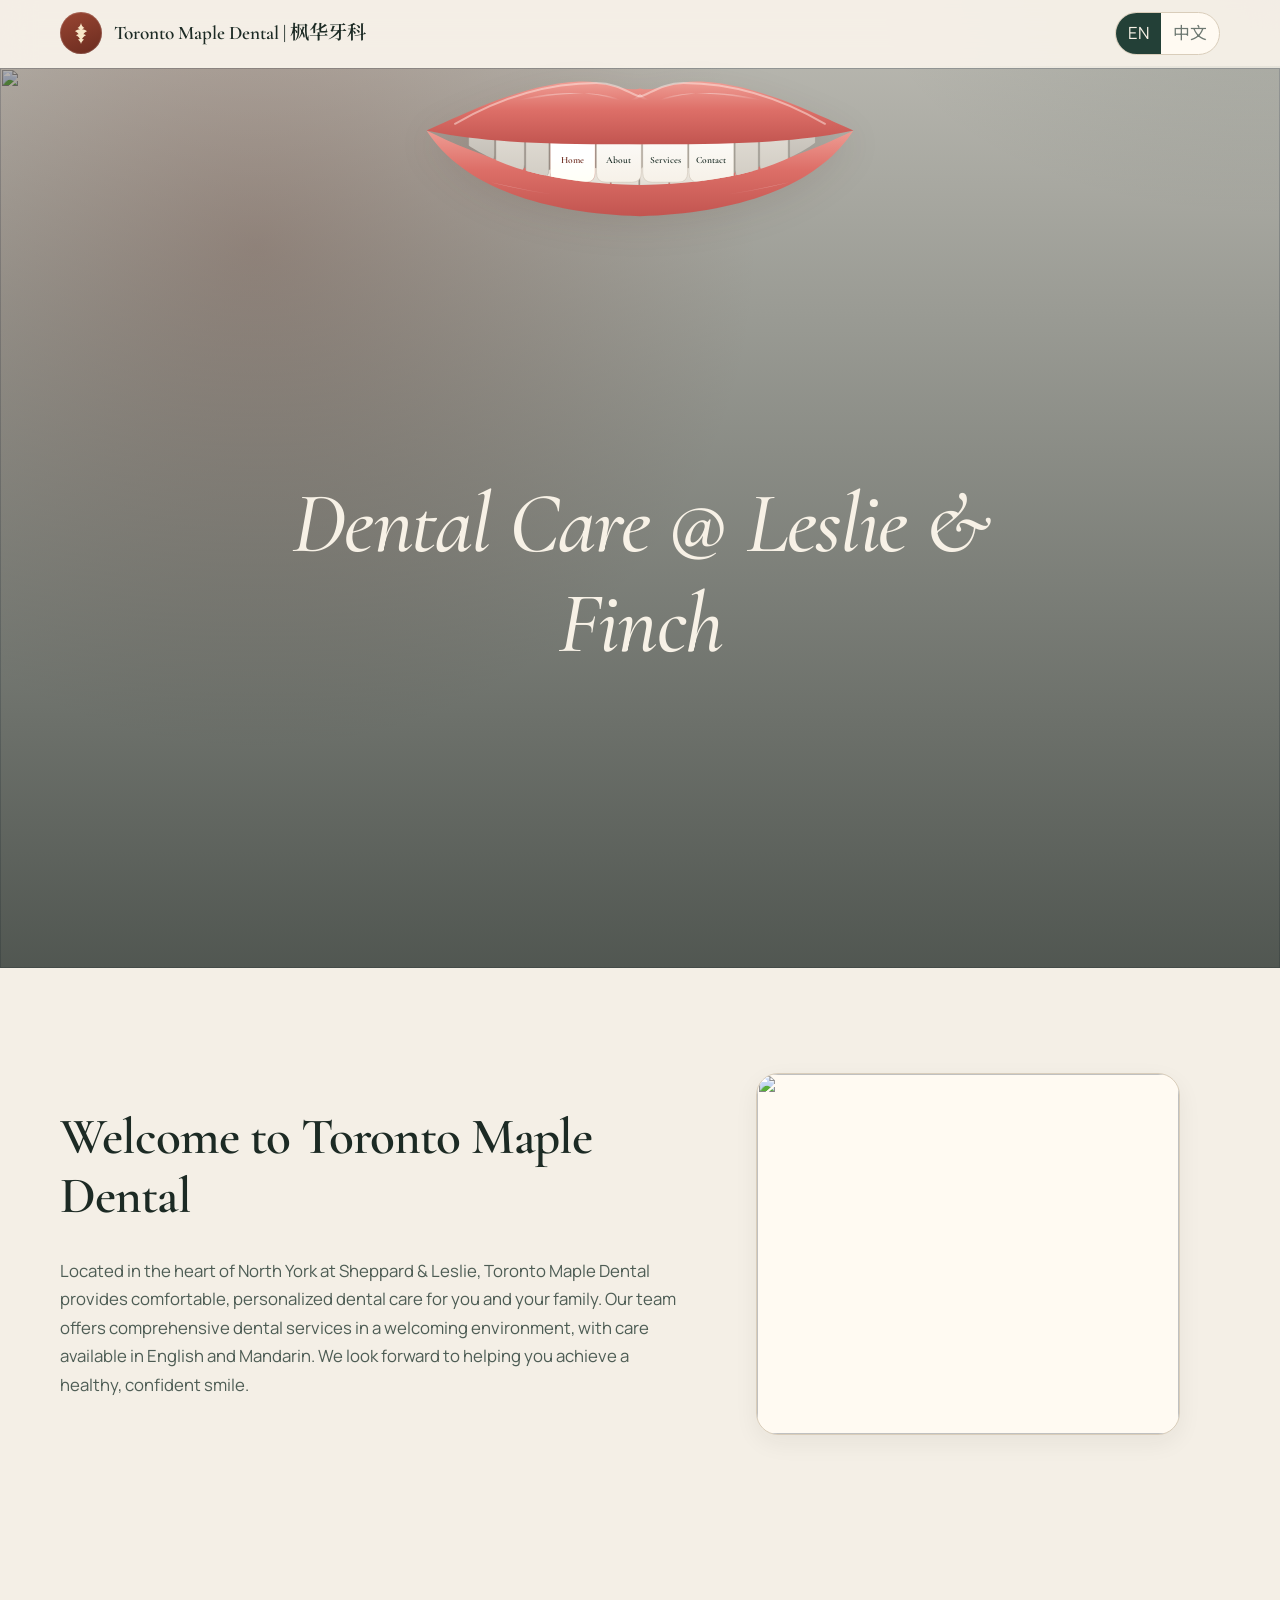
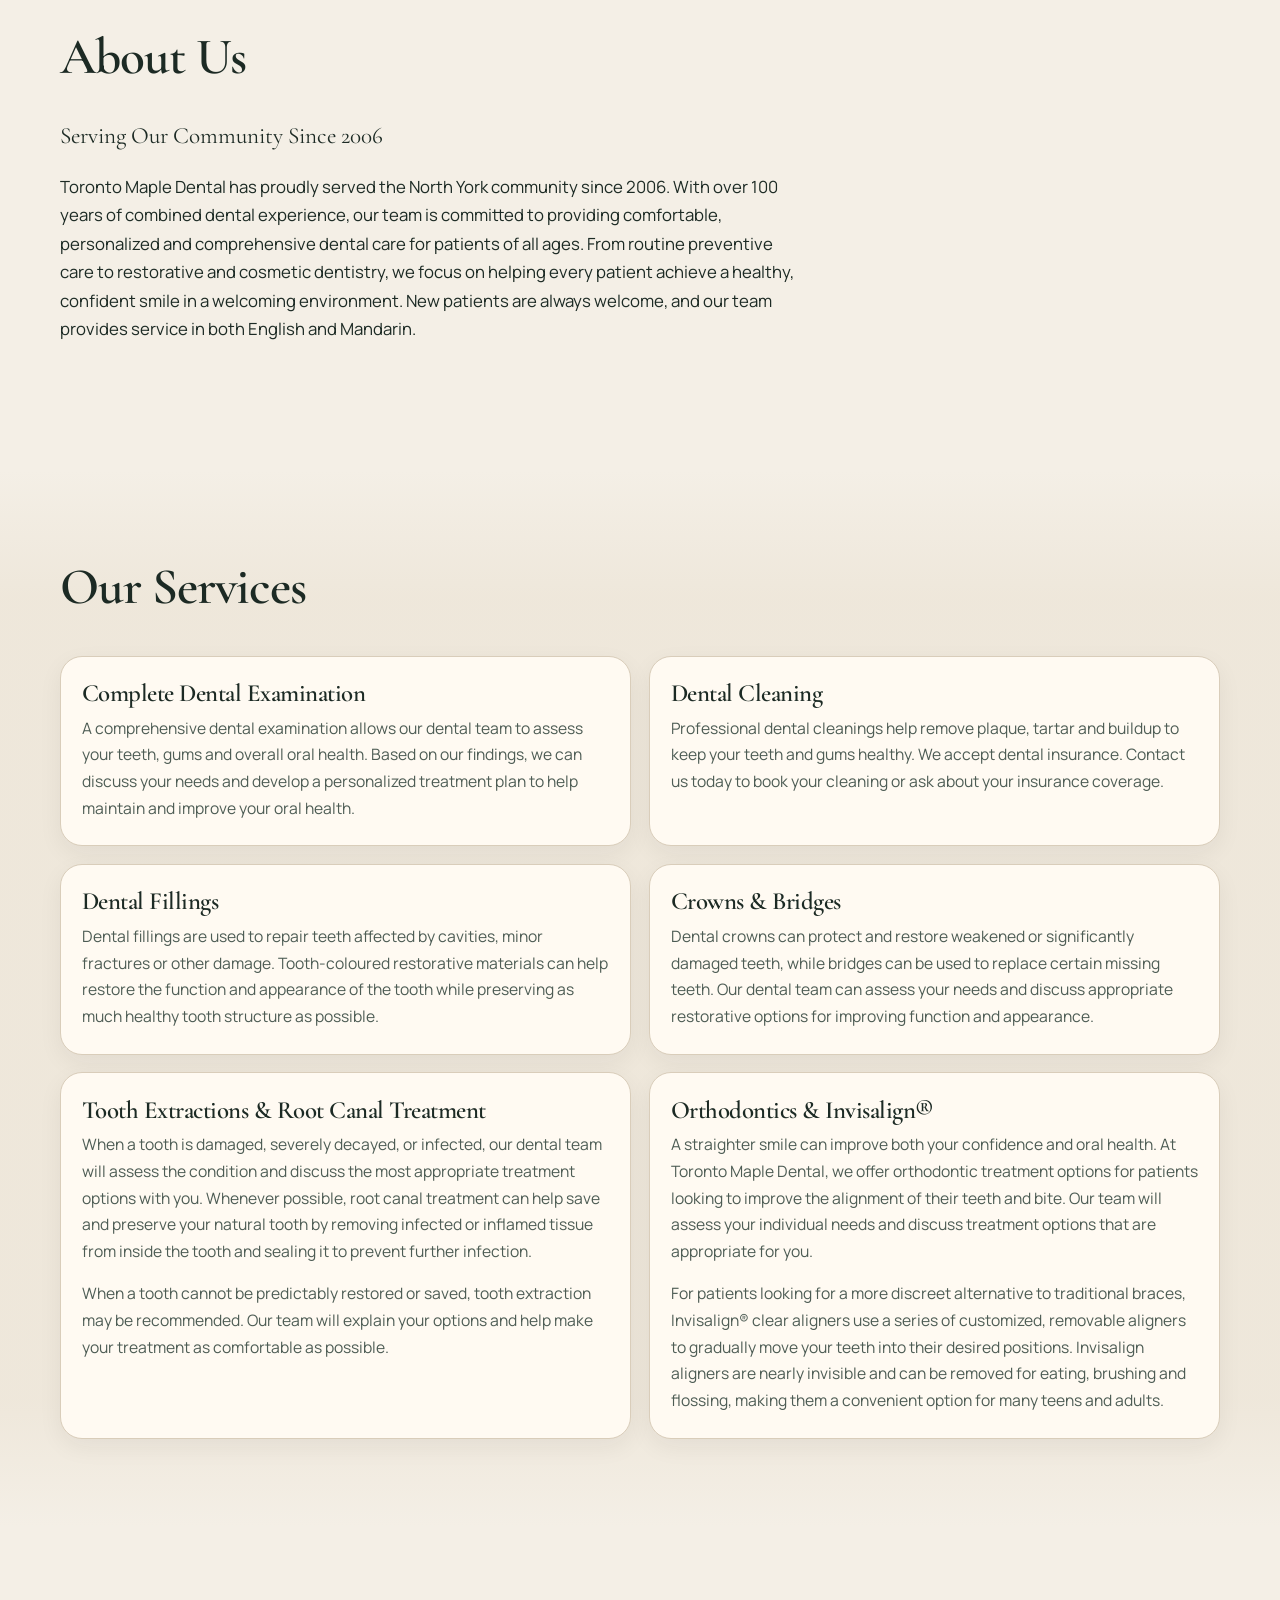
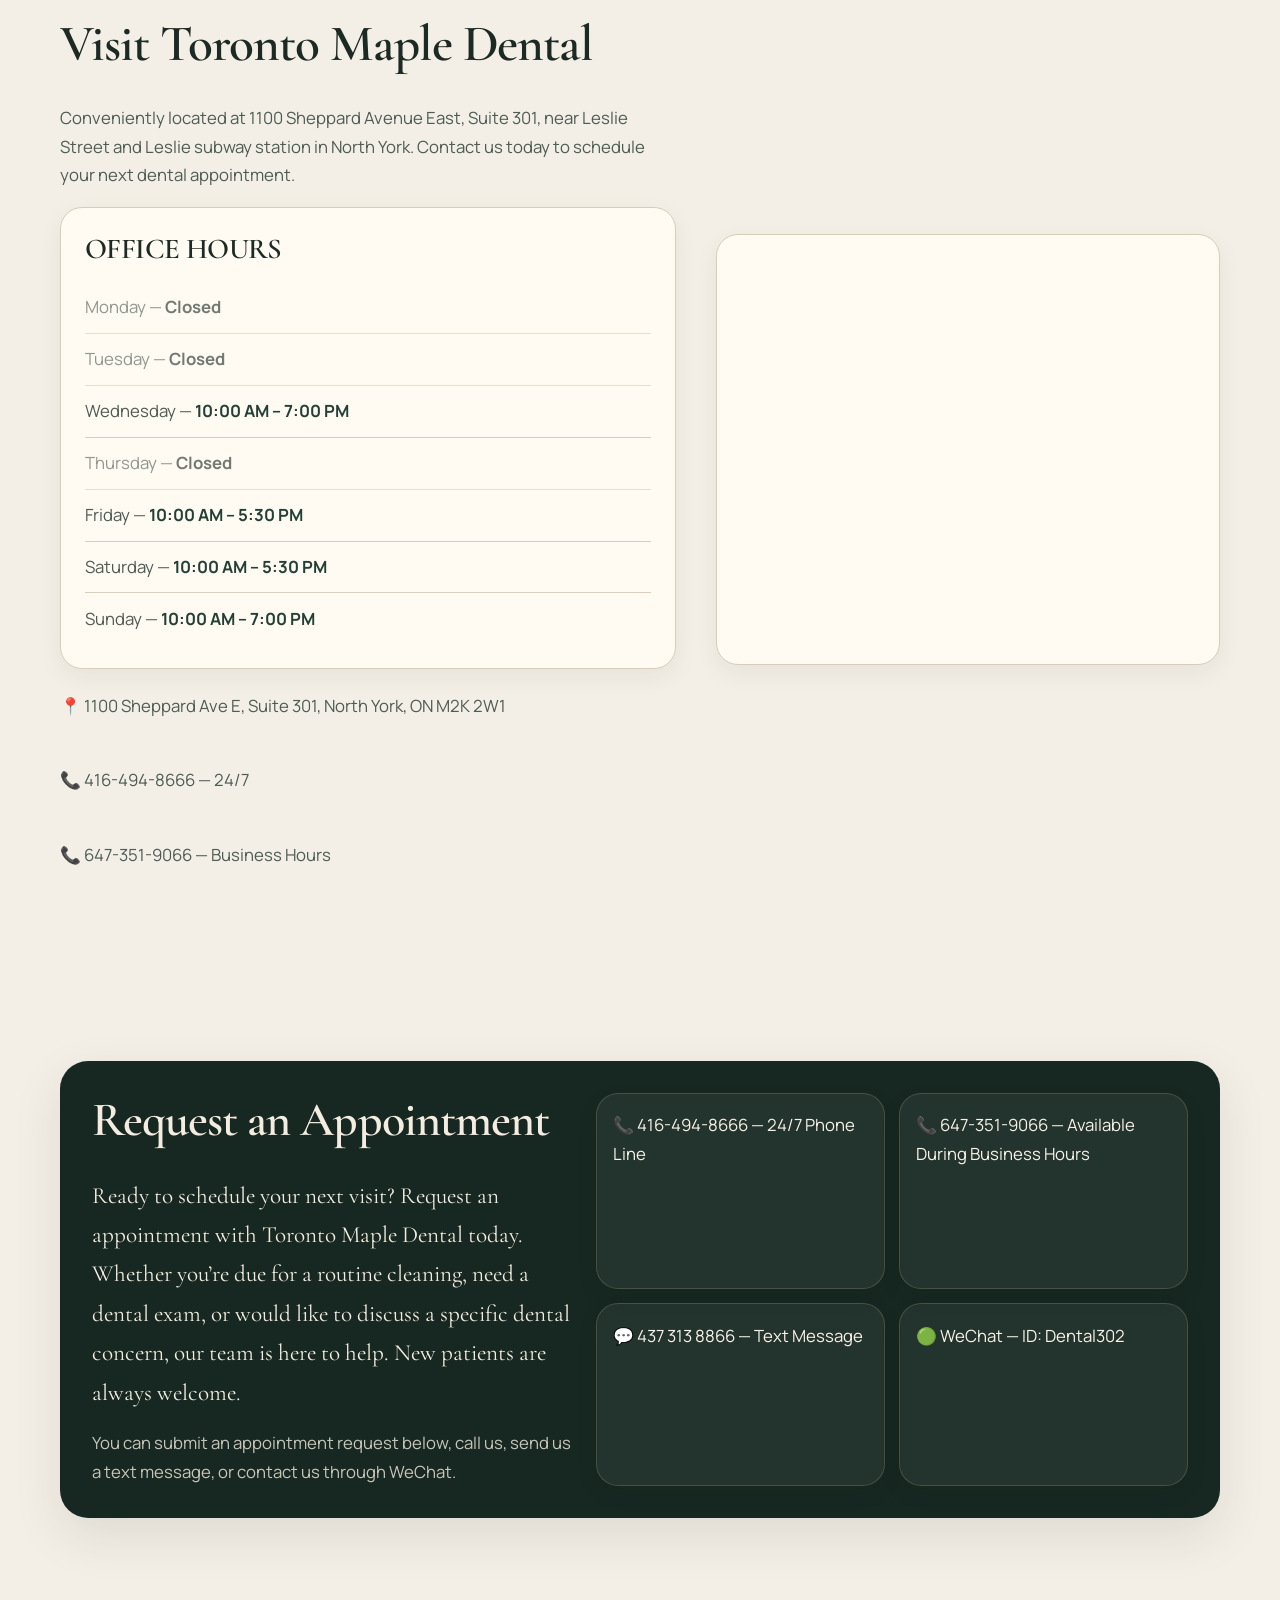
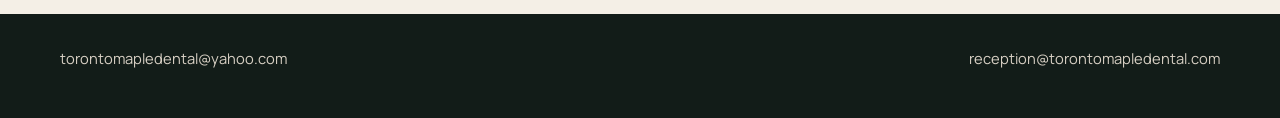
==== commit f4887081: "smile" ====
--- a/index.html
+++ b/index.html
@@ -11,40 +11,121 @@
   <link rel="preconnect" href="https://fonts.googleapis.com">
   <link rel="preconnect" href="https://fonts.gstatic.com" crossorigin>
   <link href="https://fonts.googleapis.com/css2?family=Cormorant+Garamond:ital,wght@0,500;0,600;1,500&family=Manrope:wght@400;500;600;700&family=Noto+Sans+SC:wght@400;500;700&family=Noto+Serif+SC:wght@500;600&display=swap" rel="stylesheet">
-  <link rel="stylesheet" href="https://cdn.jsdelivr.net/npm/lenis@1.3.8/dist/lenis.css">
   <link rel="stylesheet" href="styles.css">
 </head>
 <body>
   <a class="skip-link" href="#main">Skip to content</a>
-  <div class="page-curtain" aria-hidden="true"></div>
-  <div class="scroll-progress" id="scroll-progress" aria-hidden="true"></div>
-  <div class="cursor-glow" id="cursor-glow" aria-hidden="true"></div>
-  <div class="nav-overlay" id="nav-overlay" hidden></div>
 
   <header class="header" id="header">
-    <div class="nav-inner">
-      <a class="brand" href="index.html">
-        <span class="brand-mark" aria-hidden="true"><img src="favicon.png" alt="" width="34" height="34"></span>
-        <span class="brand-name">Toronto Maple Dental | 枫华牙科</span>
-      </a>
-      <nav class="nav-links" id="nav-links">
-        <a class="is-active" href="index.html"><span class="en">Home</span><span class="zh">首页</span></a>
-        <a href="about.html"><span class="en">About</span><span class="zh">关于我们</span></a>
-        <a href="services.html"><span class="en">Services</span><span class="zh">服务项目</span></a>
-        <a href="contact.html"><span class="en">Contact</span><span class="zh">联系我们</span></a>
-      </nav>
-      <div class="nav-actions">
-        <div class="lang-toggle" role="group" aria-label="Language">
-          <button type="button" data-lang="en" aria-pressed="true">EN</button>
-          <button type="button" data-lang="zh" aria-pressed="false">中文</button>
-        </div>
-        <button class="menu-toggle" id="menu-toggle" type="button" aria-expanded="false" aria-controls="nav-links">
-          <span class="burger"></span>
-          <span class="en visually-hidden">Open Menu</span>
-          <span class="zh visually-hidden">Open Menu</span>
-        </button>
+    <div class="palate">
+      <div class="nav-inner">
+        <a class="brand" href="#top">
+          <span class="brand-mark" aria-hidden="true">
+            <svg viewBox="0 0 24 24" fill="currentColor"><path d="M12 2c.4 2.2 1.6 3.8 3.4 5.1-.8.3-1.6.8-2.2 1.5 1.8-.1 3.5.4 4.8 1.6-1.6.6-2.8 1.6-3.6 3 .9.1 1.8.5 2.6 1.1-2 .9-3.3 2.2-3.9 3.8.7 0 1.3.2 1.9.5-1.5 1.2-2.5 2.6-3 4.4-.5-1.8-1.5-3.2-3-4.4.6-.3 1.2-.5 1.9-.5-.6-1.6-1.9-2.9-3.9-3.8.8-.6 1.7-1 2.6-1.1-.8-1.4-2-2.4-3.6-3 1.3-1.2 3-1.7 4.8-1.6-.6-.7-1.4-1.2-2.2-1.5C10.4 5.8 11.6 4.2 12 2z"/></svg>
+          </span>
+          <span class="brand-text">
+            <span class="brand-name">Toronto Maple Dental | 枫华牙科</span>
+          </span>
+        </a>
+
+        <div class="nav-actions">
+          <div class="lang-toggle" role="group" aria-label="Language">
+            <button type="button" data-lang="en" aria-pressed="true">EN</button>
+            <button type="button" data-lang="zh" aria-pressed="false">中文</button>
+          </div>
+        </div>
       </div>
     </div>
+
+    <nav class="smile-nav" id="nav-links" aria-label="Primary">
+      <svg class="smile-art" viewBox="0 0 800 220" role="presentation">
+        <defs>
+          <linearGradient id="enamelFill" x1="0" y1="0" x2="0" y2="1">
+            <stop offset="0%" stop-color="#ffffff"/>
+            <stop offset="100%" stop-color="#f6f1e8"/>
+          </linearGradient>
+          <linearGradient id="enamelMuted" x1="0" y1="0" x2="0" y2="1">
+            <stop offset="0%" stop-color="#e4e0d8"/>
+            <stop offset="100%" stop-color="#d2cdc4"/>
+          </linearGradient>
+          <linearGradient id="enamelMutedFar" x1="0" y1="0" x2="0" y2="1">
+            <stop offset="0%" stop-color="#d4d0c8"/>
+            <stop offset="100%" stop-color="#c2bdb5"/>
+          </linearGradient>
+          <linearGradient id="enamelLower" x1="0" y1="0" x2="0" y2="1">
+            <stop offset="0%" stop-color="#f2eee6"/>
+            <stop offset="100%" stop-color="#ddd7ce"/>
+          </linearGradient>
+          <clipPath id="mouthOpen">
+            <path d="M130 100 C210 86 290 108 400 110 C510 108 590 86 670 100 C620 144 530 170 400 172 C270 170 180 144 130 100 Z"/>
+          </clipPath>
+          <linearGradient id="gumFill" x1="0" y1="0" x2="0" y2="1">
+            <stop offset="0%" stop-color="#f3c7c0"/>
+            <stop offset="100%" stop-color="#e8a399"/>
+          </linearGradient>
+          <linearGradient id="lipFill" x1="0" y1="0" x2="0" y2="1">
+            <stop offset="0%" stop-color="#ef9d94"/>
+            <stop offset="45%" stop-color="#dd6f68"/>
+            <stop offset="100%" stop-color="#c25550"/>
+          </linearGradient>
+          <linearGradient id="lipGloss" x1="0" y1="0" x2="0" y2="1">
+            <stop offset="0%" stop-color="#ffffff" stop-opacity="0.42"/>
+            <stop offset="60%" stop-color="#ffffff" stop-opacity="0"/>
+          </linearGradient>
+        </defs>
+
+        <path class="lip-lower" fill="url(#lipFill)" d="M86 92 C160 128 250 164 400 172 C550 164 640 128 714 92 C660 176 540 214 400 218 C260 214 140 176 86 92 Z"/>
+        <path class="lip-lower-gloss" fill="url(#lipGloss)" d="M180 168 C260 186 330 196 400 198 C470 196 540 186 620 168 C540 188 470 196 400 198 C330 196 260 188 180 168 Z"/>
+
+        <g clip-path="url(#mouthOpen)">
+          <g class="teeth-lower" aria-hidden="true">
+            <path class="tooth-far" d="M216 176 H260 V160 Q260 152 252 152 H224 Q216 152 216 160 Z"/>
+            <path d="M262 178 H308 V158 Q308 149 300 149 H270 Q262 149 262 158 Z"/>
+            <path d="M310 179 H356 V156 Q356 147 348 147 H318 Q310 147 310 156 Z"/>
+            <path d="M358 180 H398 V154 Q398 145 390 145 H366 Q358 145 358 154 Z"/>
+            <path d="M400 180 H442 V154 Q442 145 434 145 H408 Q400 145 400 154 Z"/>
+            <path d="M444 179 H490 V156 Q490 147 482 147 H452 Q444 147 444 156 Z"/>
+            <path d="M492 178 H538 V158 Q538 149 530 149 H500 Q492 149 492 158 Z"/>
+            <path class="tooth-far" d="M540 176 H584 V160 Q584 152 576 152 H548 Q540 152 540 160 Z"/>
+          </g>
+
+          <g class="teeth-muted" aria-hidden="true">
+            <path class="tooth-far" d="M148 84 H186 V128 Q186 138 176 138 H158 Q148 138 148 128 Z"/>
+            <path class="tooth-mid" d="M188 78 H230 V142 Q230 154 218 154 H200 Q188 154 188 142 Z"/>
+            <path class="tooth-mid" d="M232 76 H266 V150 Q266 162 254 162 H244 Q232 162 232 150 Z"/>
+            <path class="tooth-mid" d="M540 76 H574 V150 Q574 162 562 162 H552 Q540 162 540 150 Z"/>
+            <path class="tooth-mid" d="M576 78 H618 V142 Q618 154 606 154 H588 Q576 154 576 142 Z"/>
+            <path class="tooth-far" d="M620 84 H658 V128 Q658 138 648 138 H630 Q620 138 620 128 Z"/>
+          </g>
+
+          <a class="tooth-link is-active" href="#top" data-section="top" aria-current="true">
+            <path d="M268 74 H334 V154 Q334 168 320 168 H282 Q268 168 268 154 Z"/>
+            <text class="en" x="301" y="140">Home</text>
+            <text class="zh" x="301" y="140">首页</text>
+          </a>
+          <a class="tooth-link" href="#about" data-section="about">
+            <path d="M336 74 H402 V154 Q402 168 388 168 H350 Q336 168 336 154 Z"/>
+            <text class="en" x="369" y="140">About</text>
+            <text class="zh" x="369" y="140">关于</text>
+          </a>
+          <a class="tooth-link" href="#services" data-section="services">
+            <path d="M404 74 H470 V154 Q470 168 456 168 H418 Q404 168 404 154 Z"/>
+            <text class="en" x="437" y="140">Services</text>
+            <text class="zh" x="437" y="140">服务</text>
+          </a>
+          <a class="tooth-link" href="#contact" data-section="contact">
+            <path d="M472 74 H538 V154 Q538 168 524 168 H486 Q472 168 472 154 Z"/>
+            <text class="en" x="505" y="140">Contact</text>
+            <text class="zh" x="505" y="140">联系</text>
+          </a>
+
+          <path class="gums" fill="url(#gumFill)" d="M150 72 C240 86 310 90 400 90 C490 90 560 86 650 72 V96 C560 108 490 112 400 112 C310 112 240 108 150 96 Z"/>
+        </g>
+        <path class="lip-upper" fill="url(#lipFill)" d="M86 92 C150 64 228 24 310 20 C348 18 376 36 400 30 C424 36 452 18 490 20 C572 24 650 64 714 92 C650 106 560 114 400 112 C240 114 150 106 86 92 Z"/>
+        <path class="lip-roll" d="M128 82 C190 46 262 22 336 22 C368 22 388 40 400 42 C412 40 432 22 464 22 C538 22 610 46 672 82"/>
+        <path class="lip-gloss" fill="url(#lipGloss)" d="M200 54 C268 30 332 34 368 48 C386 56 400 44 400 42 C400 44 414 56 432 48 C468 34 532 30 600 54 C528 36 462 32 432 46 C414 54 400 38 400 38 C400 38 386 54 368 46 C338 32 272 36 200 54 Z"/>
+      </svg>
+    </nav>
   </header>
 
   <main id="main">
@@ -62,7 +143,7 @@
 
     <section class="section" id="welcome">
       <div class="wrap about-grid">
-        <div class="about-copy" data-reveal="left">
+        <div class="about-copy">
           <h2>
             <span class="en">Welcome to Toronto Maple Dental</span>
             <span class="zh">欢迎来到多伦多枫华牙科</span>
@@ -72,15 +153,115 @@
             <span class="zh">多伦多枫华牙科位于北约克 Sheppard &amp; Leslie，为您和家人提供舒适、贴心且专业的牙科服务。我们致力于为每位患者提供个性化的口腔护理，并提供英语及普通话服务。期待与您和家人一起守护口腔健康，绽放自信笑容。</span>
           </p>
         </div>
-        <figure class="about-photo clip-photo" data-reveal="right">
-          <img data-parallax="0.25" src="https://images.squarespace-cdn.com/content/v1/6a9b600ae679706dac17933a/1118487b-727e-427d-95e1-38247ad9334a/oRQOo_N9BfDoqFus0ZqhQFkH_QtxmJWSKJr2icTQCZxETu4-NWN1s-IcUSwTprjaKhoQ4ycPU8vPxjSxp7Z9fUDb5vTaCmSAPzpmDzeJJ9bPIO_SLCcF0arXvwpCMgrAha4CFJJU9CVUrVKpLE3oYX6ep4k89qqNu7uefrUxFgaKzVSN8USvgyGDbYQINZoH.jpg?format=1500w" alt="" width="882" height="588">
+        <figure class="about-photo">
+          <img src="https://images.squarespace-cdn.com/content/v1/6a9b600ae679706dac17933a/1118487b-727e-427d-95e1-38247ad9334a/oRQOo_N9BfDoqFus0ZqhQFkH_QtxmJWSKJr2icTQCZxETu4-NWN1s-IcUSwTprjaKhoQ4ycPU8vPxjSxp7Z9fUDb5vTaCmSAPzpmDzeJJ9bPIO_SLCcF0arXvwpCMgrAha4CFJJU9CVUrVKpLE3oYX6ep4k89qqNu7uefrUxFgaKzVSN8USvgyGDbYQINZoH.jpg?format=1500w" alt="" width="882" height="588">
         </figure>
+      </div>
+    </section>
+
+    <section class="section about-section" id="about">
+      <div class="wrap">
+        <div class="section-head">
+          <h2>
+            <span class="en">About Us</span>
+            <span class="zh">关于我们</span>
+          </h2>
+          <p class="lede">
+            <span class="en">Serving Our Community Since 2006</span>
+            <span class="zh">自2006年起，守护您的口腔健康</span>
+          </p>
+          <p>
+            <span class="en">Toronto Maple Dental has proudly served the North York community since 2006. With over 100 years of combined dental experience, our team is committed to providing comfortable, personalized and comprehensive dental care for patients of all ages. From routine preventive care to restorative and cosmetic dentistry, we focus on helping every patient achieve a healthy, confident smile in a welcoming environment. New patients are always welcome, and our team provides service in both English and Mandarin.</span>
+            <span class="zh">多伦多枫华牙科自 2006年 起一直为北约克及周边社区提供专业的牙科服务。我们的团队拥有 超过100年的综合牙科经验，致力于为各个年龄段的患者提供舒适、贴心且全面的口腔护理。从日常预防护理到牙齿修复及美容牙科，我们希望每一位患者都能在温馨安心的环境中获得适合自己的治疗，拥有健康、自信的笑容。我们欢迎新患者，并提供英语及普通话服务。</span>
+          </p>
+        </div>
+      </div>
+    </section>
+
+    <section class="section services" id="services">
+      <div class="wrap">
+        <div class="section-head">
+          <h2>
+            <span class="en">Our Services</span>
+            <span class="zh">我们的服务</span>
+          </h2>
+        </div>
+        <div class="service-grid">
+          <article class="service-card">
+            <h3>
+              <span class="en">Complete Dental Examination</span>
+              <span class="zh">全面口腔检查</span>
+            </h3>
+            <p>
+              <span class="en">A comprehensive dental examination allows our dental team to assess your teeth, gums and overall oral health. Based on our findings, we can discuss your needs and develop a personalized treatment plan to help maintain and improve your oral health.</span>
+              <span class="zh">全面口腔检查可以帮助我们的牙科团队评估您的牙齿、牙龈及整体口腔健康状况。根据检查结果，我们会与您讨论您的口腔健康需求，并制定适合您的个性化治疗计划。</span>
+            </p>
+          </article>
+          <article class="service-card">
+            <h3>
+              <span class="en">Dental Cleaning</span>
+              <span class="zh">洗牙与洁治</span>
+            </h3>
+            <p>
+              <span class="en">Professional dental cleanings help remove plaque, tartar and buildup to keep your teeth and gums healthy. We accept dental insurance. Contact us today to book your cleaning or ask about your insurance coverage.</span>
+              <span class="zh">专业洗牙可以帮助清除牙菌斑、牙结石及牙齿表面的沉积物，帮助保持牙齿和牙龈健康。我们接受牙科保险. 欢迎联系我们预约洗牙或咨询牙科保险相关信息。</span>
+            </p>
+          </article>
+          <article class="service-card">
+            <h3>
+              <span class="en">Dental Fillings</span>
+              <span class="zh">补牙</span>
+            </h3>
+            <p>
+              <span class="en">Dental fillings are used to repair teeth affected by cavities, minor fractures or other damage. Tooth-coloured restorative materials can help restore the function and appearance of the tooth while preserving as much healthy tooth structure as possible.</span>
+              <span class="zh">补牙主要用于修复因蛀牙、轻微断裂或其他原因受损的牙齿。牙色修复材料可以帮助恢复牙齿的功能和外观，同时尽可能保留健康的天然牙体组织。</span>
+            </p>
+          </article>
+          <article class="service-card">
+            <h3>
+              <span class="en">Crowns &amp; Bridges</span>
+              <span class="zh">Crowns &amp; Bridges · 牙冠与牙桥</span>
+            </h3>
+            <p>
+              <span class="en">Dental crowns can protect and restore weakened or significantly damaged teeth, while bridges can be used to replace certain missing teeth. Our dental team can assess your needs and discuss appropriate restorative options for improving function and appearance.</span>
+              <span class="zh">牙冠可以保护并修复较为脆弱或严重受损的牙齿，而牙桥则可用于替代部分缺失的牙齿。我们的牙科团队会根据您的具体情况，为您介绍合适的修复方案，以改善牙齿功能和外观。</span>
+            </p>
+          </article>
+          <article class="service-card">
+            <h3>
+              <span class="en">Tooth Extractions &amp; Root Canal Treatment</span>
+              <span class="zh">拔牙与根管治疗</span>
+            </h3>
+            <p>
+              <span class="en">When a tooth is damaged, severely decayed, or infected, our dental team will assess the condition and discuss the most appropriate treatment options with you. Whenever possible, root canal treatment can help save and preserve your natural tooth by removing infected or inflamed tissue from inside the tooth and sealing it to prevent further infection.</span>
+              <span class="zh">当牙齿出现严重蛀坏、损伤或感染时，我们的牙科团队会仔细评估您的情况，并与您讨论适合的治疗方案。在条件允许的情况下，根管治疗可以帮助保留您的天然牙齿，通过清除牙齿内部发炎或感染的组织，并进行清洁和封闭，以防止进一步感染。</span>
+            </p>
+            <p>
+              <span class="en">When a tooth cannot be predictably restored or saved, tooth extraction may be recommended. Our team will explain your options and help make your treatment as comfortable as possible.</span>
+              <span class="zh">如果牙齿已经无法有效修复或保留，则可能需要进行拔牙治疗。我们的团队会详细为您解释治疗选择，并尽可能为您提供舒适、安心的治疗体验。</span>
+            </p>
+          </article>
+          <article class="service-card">
+            <h3>
+              <span class="en">Orthodontics &amp; Invisalign®</span>
+              <span class="zh">牙齿矫正与隐适美</span>
+            </h3>
+            <p>
+              <span class="en">A straighter smile can improve both your confidence and oral health. At Toronto Maple Dental, we offer orthodontic treatment options for patients looking to improve the alignment of their teeth and bite. Our team will assess your individual needs and discuss treatment options that are appropriate for you.</span>
+              <span class="zh">想拥有更整齐、自信的笑容？多伦多枫华牙科提供牙齿矫正服务，帮助改善牙齿排列及咬合问题。我们的牙科团队会根据您的牙齿及咬合情况进行评估，并与您讨论适合您的矫正治疗方案。</span>
+            </p>
+            <p>
+              <span class="en">For patients looking for a more discreet alternative to traditional braces, Invisalign® clear aligners use a series of customized, removable aligners to gradually move your teeth into their desired positions. Invisalign aligners are nearly invisible and can be removed for eating, brushing and flossing, making them a convenient option for many teens and adults.</span>
+              <span class="zh">对于希望选择比传统牙套更加隐形、美观的患者，Invisalign® 隐适美透明牙套通过一系列个性化定制的可摘式透明牙套，逐步将牙齿移动到理想位置。隐适美牙套近乎透明，并可在进食、刷牙及使用牙线时取下，为许多青少年及成人提供方便、灵活的矫正选择。</span>
+            </p>
+          </article>
+        </div>
       </div>
     </section>
 
     <section class="section" id="visit">
       <div class="wrap visit-grid">
-        <div class="visit-copy" data-reveal>
+        <div class="visit-copy">
           <h2>
             <span class="en">Visit Toronto Maple Dental</span>
             <span class="zh">欢迎莅临多伦多枫华牙科</span>
@@ -95,13 +276,34 @@
               <span class="zh">OFFICE HOURS · 营业时间</span>
             </h3>
             <ul class="hours-list">
-              <li class="closed"><span class="en">Monday  — <strong>Closed</strong></span><span class="zh">Monday / 星期一 — Closed / 休息</span></li>
-              <li class="closed"><span class="en">Tuesday  — <strong>Closed</strong></span><span class="zh">Tuesday / 星期二 — Closed / 休息</span></li>
-              <li class="open"><span class="en">Wednesday  — <strong>10:00 AM – 7:00 PM</strong></span><span class="zh">Wednesday / 星期三 — 10:00 AM – 7:00 PM</span></li>
-              <li class="closed"><span class="en">Thursday — <strong>Closed</strong></span><span class="zh">Thursday / 星期四 — Closed / 休息</span></li>
-              <li class="open"><span class="en">Friday  — <strong>10:00 AM – 5:30 PM</strong></span><span class="zh">Friday / 星期五 — 10:00 AM – 5:30 PM</span></li>
-              <li class="open"><span class="en">Saturday  — <strong>10:00 AM – 5:30 PM</strong></span><span class="zh">Saturday / 星期六 — 10:00 AM – 5:30 PM</span></li>
-              <li class="open"><span class="en">Sunday  — <strong>10:00 AM – 7:00 PM</strong></span><span class="zh">Sunday / 星期日 — 10:00 AM – 7:00 PM</span></li>
+              <li class="closed">
+                <span class="en">Monday  — <strong>Closed</strong></span>
+                <span class="zh">Monday / 星期一 — Closed / 休息</span>
+              </li>
+              <li class="closed">
+                <span class="en">Tuesday  — <strong>Closed</strong></span>
+                <span class="zh">Tuesday / 星期二 — Closed / 休息</span>
+              </li>
+              <li class="open">
+                <span class="en">Wednesday  — <strong>10:00 AM – 7:00 PM</strong></span>
+                <span class="zh">Wednesday / 星期三 — 10:00 AM – 7:00 PM</span>
+              </li>
+              <li class="closed">
+                <span class="en">Thursday — <strong>Closed</strong></span>
+                <span class="zh">Thursday / 星期四 — Closed / 休息</span>
+              </li>
+              <li class="open">
+                <span class="en">Friday  — <strong>10:00 AM – 5:30 PM</strong></span>
+                <span class="zh">Friday / 星期五 — 10:00 AM – 5:30 PM</span>
+              </li>
+              <li class="open">
+                <span class="en">Saturday  — <strong>10:00 AM – 5:30 PM</strong></span>
+                <span class="zh">Saturday / 星期六 — 10:00 AM – 5:30 PM</span>
+              </li>
+              <li class="open">
+                <span class="en">Sunday  — <strong>10:00 AM – 7:00 PM</strong></span>
+                <span class="zh">Sunday / 星期日 — 10:00 AM – 7:00 PM</span>
+              </li>
             </ul>
           </div>
           <div class="visit-details">
@@ -116,18 +318,57 @@
             </p>
           </div>
         </div>
-        <div class="map-frame" data-reveal="right" data-reveal-delay="1">
+        <div class="map-frame">
           <iframe title="Toronto Maple Dental 1100 Sheppard Avenue East Toronto, ON, M2K 2W1, Canada" src="https://maps.google.com/maps?q=1100+Sheppard+Avenue+East+Suite+301+North+York+ON+M2K+2W1&amp;hl=en&amp;z=16&amp;output=embed" loading="lazy" referrerpolicy="no-referrer-when-downgrade"></iframe>
         </div>
       </div>
     </section>
 
-    <section class="cta-band">
-      <div class="wrap" data-reveal>
-        <a href="contact.html">
-          <span class="en">Request an Appointment</span>
-          <span class="zh">预约就诊</span>
-        </a>
+    <section class="section contact" id="contact">
+      <div class="wrap">
+        <div class="contact-panel">
+          <div>
+            <h2>
+              <span class="en">Request an Appointment</span>
+              <span class="zh">预约就诊</span>
+            </h2>
+            <p class="lede">
+              <span class="en">Ready to schedule your next visit? Request an appointment with Toronto Maple Dental today. Whether you’re due for a routine cleaning, need a dental exam, or would like to discuss a specific dental concern, our team is here to help. New patients are always welcome.</span>
+              <span class="zh">中文预约</span>
+            </p>
+            <p class="zh">准备预约您的下一次牙科就诊吗？欢迎联系 多伦多枫华牙科。无论您需要定期洗牙、口腔检查，还是有其他牙齿或口腔健康方面的问题，我们的团队都很乐意为您提供帮助。我们欢迎新患者。</p>
+            <p>
+              <span class="en">You can submit an appointment request below, call us, send us a text message, or contact us through WeChat.</span>
+              <span class="zh">您可以在下方提交预约申请，也可以通过电话、短信或微信联系我们。</span>
+            </p>
+          </div>
+          <div class="contact-methods">
+            <div class="contact-card">
+              <p>
+                <a class="en" href="tel:4164948666">📞 416-494-8666 — 24/7 Phone Line</a>
+                <a class="zh" href="tel:4164948666">📞 416-494-8666 — 24小时服务热线</a>
+              </p>
+            </div>
+            <div class="contact-card">
+              <p>
+                <a class="en" href="tel:6473519066">📞 647-351-9066 — Available During Business Hours</a>
+                <a class="zh" href="tel:6473519066">📞 647-351-9066 — 营业时间内接听</a>
+              </p>
+            </div>
+            <div class="contact-card">
+              <p>
+                <a class="en" href="sms:4373138866">💬 437 313 8866 — Text Message</a>
+                <a class="zh" href="sms:4363138866">💬 436 313 8866 — 短信</a>
+              </p>
+            </div>
+            <div class="contact-card">
+              <p>
+                <span class="en">🟢 WeChat — ID: Dental302</span>
+                <span class="zh">🟢 微信 — Dental302</span>
+              </p>
+            </div>
+          </div>
+        </div>
       </div>
     </section>
   </main>
@@ -139,7 +380,63 @@
     </div>
   </footer>
 
-  <script src="https://cdn.jsdelivr.net/npm/lenis@1.3.8/dist/lenis.min.js"></script>
-  <script src="site.js"></script>
+  <script>
+    const root = document.documentElement;
+    const header = document.getElementById("header");
+    const mapFrame = document.querySelector(".map-frame iframe");
+    const teeth = [...document.querySelectorAll(".smile-nav .tooth-link")];
+
+    const setLang = (lang) => {
+      root.lang = lang;
+      localStorage.setItem("tmd-lang", lang);
+      document.querySelectorAll(".lang-toggle button").forEach((button) => {
+        button.setAttribute("aria-pressed", String(button.dataset.lang === lang));
+      });
+      if (mapFrame) {
+        mapFrame.src = mapFrame.src.replace(/hl=(en|zh-CN)/, "hl=" + (lang === "zh" ? "zh-CN" : "en"));
+      }
+    };
+
+    const saved = localStorage.getItem("tmd-lang");
+    if (saved === "zh" || saved === "en") setLang(saved);
+
+    document.querySelectorAll(".lang-toggle button").forEach((button) => {
+      button.addEventListener("click", () => setLang(button.dataset.lang));
+    });
+
+    const setActiveTooth = (id) => {
+      teeth.forEach((tooth) => {
+        const active = tooth.dataset.section === id;
+        tooth.classList.toggle("is-active", active);
+        if (active) tooth.setAttribute("aria-current", "true");
+        else tooth.removeAttribute("aria-current");
+      });
+    };
+
+    const sectionIds = ["top", "welcome", "about", "services", "contact"];
+    const observed = sectionIds
+      .map((id) => document.getElementById(id))
+      .filter(Boolean);
+
+    if (observed.length && "IntersectionObserver" in window) {
+      const observer = new IntersectionObserver((entries) => {
+        const visible = entries
+          .filter((entry) => entry.isIntersecting)
+          .sort((a, b) => b.intersectionRatio - a.intersectionRatio)[0];
+        if (visible) {
+          const id = visible.target.id === "welcome" ? "top" : visible.target.id;
+          setActiveTooth(id);
+        }
+      }, {
+        rootMargin: "-28% 0px -55% 0px",
+        threshold: [0.1, 0.25, 0.5],
+      });
+      observed.forEach((section) => observer.observe(section));
+    }
+
+    const onScroll = () => header.classList.toggle("is-scrolled", window.scrollY > 8);
+    onScroll();
+    window.addEventListener("scroll", onScroll, { passive: true });
+  </script>
 </body>
 </html>
--- a/styles.css
+++ b/styles.css
@@ -12,10 +12,15 @@
   --gold-soft: #e8d3ae;
   --forest: #234037;
   --forest-deep: #162821;
+  --sage: #3f6658;
   --shadow: 0 18px 50px rgba(28, 42, 36, 0.1);
   --shadow-soft: 0 8px 24px rgba(28, 42, 36, 0.06);
   --radius: 22px;
-  --header: 76px;
+  --radius-sm: 14px;
+  --header: 4.25rem;
+  --teeth-hang: 9.25rem;
+  --enamel: #fffdf8;
+  --enamel-shade: #f0e6d8;
   --max: 1160px;
   --font-display: "Cormorant Garamond", "Noto Serif SC", Georgia, serif;
   --font-body: "Manrope", "Noto Sans SC", sans-serif;
@@ -33,16 +38,8 @@
 }
 
 html {
-  scroll-padding-top: calc(var(--header) + 0.75rem);
-}
-
-html.lenis,
-html.lenis body {
-  height: auto;
-}
-
-.lenis.lenis-smooth {
-  scroll-behavior: auto !important;
+  scroll-behavior: smooth;
+  scroll-padding-top: calc(var(--header) + var(--teeth-hang) + 0.4rem);
 }
 
 body {
@@ -73,7 +70,10 @@
   outline-offset: 3px;
 }
 
-button {
+button,
+input,
+textarea,
+select {
   font: inherit;
 }
 
@@ -117,7 +117,7 @@
   position: absolute;
   left: 1rem;
   top: -3rem;
-  z-index: 120;
+  z-index: 100;
   background: var(--forest);
   color: #fff;
   padding: 0.6rem 1rem;
@@ -128,88 +128,35 @@
   top: 1rem;
 }
 
-.page-curtain {
-  position: fixed;
-  inset: 0;
-  z-index: 80;
-  background: var(--forest-deep);
-  transform: translateY(0);
-  pointer-events: none;
-}
-
-body.is-ready .page-curtain {
-  transform: translateY(-101%);
-  transition: transform 0.9s cubic-bezier(0.76, 0, 0.24, 1);
-}
-
-body.is-leaving .page-curtain {
-  transform: translateY(0);
-  transition: transform 0.52s cubic-bezier(0.76, 0, 0.24, 1);
-}
-
-.scroll-progress {
-  position: fixed;
-  top: 0;
-  left: 0;
-  z-index: 60;
-  width: 100%;
-  height: 2px;
-  background: var(--gold);
-  transform: scaleX(0);
-  transform-origin: left;
-  pointer-events: none;
-}
-
-.cursor-glow {
-  position: fixed;
-  top: 0;
-  left: 0;
-  z-index: 5;
-  width: 280px;
-  height: 280px;
-  margin: -140px 0 0 -140px;
-  border-radius: 50%;
-  background: radial-gradient(circle, rgba(184, 145, 90, 0.16), transparent 68%);
-  pointer-events: none;
-  opacity: 0.8;
-}
-
 .nav-inner,
 .wrap {
   width: min(var(--max), calc(100% - 2rem));
   margin: 0 auto;
 }
 
-.nav-overlay {
-  position: fixed;
-  inset: 0;
-  z-index: 30;
-  background: rgba(18, 28, 24, 0.35);
-}
-
-.nav-overlay[hidden] {
-  display: none;
-}
-
 .header {
   position: sticky;
   top: 0;
   z-index: 40;
+  width: 100%;
   min-height: var(--header);
-  background: rgba(244, 239, 230, 0.72);
-  backdrop-filter: blur(18px);
-  border-bottom: 1px solid transparent;
-  transition: border-color 0.25s ease, box-shadow 0.25s ease, background 0.25s ease;
-}
-
-.header.is-scrolled {
-  border-bottom-color: var(--line);
+  background: transparent;
+}
+
+.palate {
+  position: relative;
+  z-index: 3;
+  background: rgba(244, 239, 230, 0.94);
+  backdrop-filter: blur(16px);
+  transition: box-shadow 0.2s ease;
+}
+
+.header.is-scrolled .palate {
   box-shadow: var(--shadow-soft);
-  background: rgba(244, 239, 230, 0.92);
 }
 
 .nav-inner {
-  height: 100%;
+  min-height: 4.15rem;
   display: flex;
   align-items: center;
   justify-content: space-between;
@@ -228,16 +175,22 @@
   height: 42px;
   flex: none;
   border-radius: 50%;
-  overflow: hidden;
   background: linear-gradient(160deg, #9a4633, #6a2b1f);
+  color: #f8e7c8;
   display: grid;
   place-items: center;
-}
-
-.brand-mark img {
-  width: 34px;
-  height: 34px;
-  object-fit: contain;
+  box-shadow: inset 0 0 0 1px rgba(255, 255, 255, 0.15);
+}
+
+.brand-mark svg {
+  width: 24px;
+  height: 24px;
+}
+
+.brand-text {
+  display: flex;
+  flex-direction: column;
+  line-height: 1.15;
 }
 
 .brand-name {
@@ -246,36 +199,101 @@
   font-weight: 600;
 }
 
-.nav-links {
-  display: flex;
-  align-items: center;
-  gap: 1.4rem;
-}
-
-.nav-links a {
-  position: relative;
-  color: var(--ink-soft);
-  font-size: 0.95rem;
-  font-weight: 500;
-}
-
-.nav-links a::after {
-  content: "";
+.smile-nav {
   position: absolute;
-  left: 0;
-  bottom: -0.35rem;
+  left: 50%;
+  top: 100%;
+  z-index: 4;
+  width: min(34rem, 94vw);
+  transform: translateX(-50%);
+}
+
+.smile-art {
+  display: block;
   width: 100%;
-  height: 1px;
-  background: var(--gold);
-  transform: scaleX(0);
-  transform-origin: left;
-  transition: transform 0.25s ease;
-}
-
-.nav-links a:hover::after,
-.nav-links a:focus-visible::after,
-.nav-links a.is-active::after {
-  transform: scaleX(1);
+  height: auto;
+  overflow: visible;
+  filter: drop-shadow(0 10px 16px rgba(70, 28, 24, 0.1));
+}
+
+.smile-art .teeth-lower,
+.smile-art .teeth-muted {
+  pointer-events: none;
+}
+
+.smile-art .teeth-lower path {
+  fill: url(#enamelLower);
+  stroke: rgba(168, 160, 148, 0.55);
+  stroke-width: 0.9;
+}
+
+.smile-art .teeth-lower .tooth-far {
+  fill: url(#enamelMuted);
+}
+
+.smile-art .teeth-muted .tooth-mid {
+  fill: url(#enamelMuted);
+  stroke: rgba(150, 144, 136, 0.55);
+  stroke-width: 1;
+}
+
+.smile-art .teeth-muted .tooth-far {
+  fill: url(#enamelMutedFar);
+  stroke: rgba(140, 134, 126, 0.45);
+  stroke-width: 1;
+}
+
+.smile-art .tooth-link path {
+  fill: url(#enamelFill);
+  stroke: rgba(196, 186, 172, 0.7);
+  stroke-width: 1;
+  transition: filter 0.2s ease, stroke 0.2s ease;
+}
+
+.smile-art .tooth-link text {
+  fill: var(--forest-deep);
+  font-family: var(--font-display);
+  font-size: 14px;
+  font-weight: 600;
+  text-anchor: middle;
+  pointer-events: none;
+  transition: fill 0.2s ease;
+}
+
+.smile-art .tooth-link:hover path,
+.smile-art .tooth-link:focus-visible path,
+.smile-art .tooth-link.is-active path {
+  filter: brightness(1.06);
+  stroke: rgba(140, 58, 42, 0.35);
+}
+
+.smile-art .tooth-link:hover text,
+.smile-art .tooth-link:focus-visible text,
+.smile-art .tooth-link.is-active text {
+  fill: var(--maple-deep);
+}
+
+.smile-art .tooth-link:focus-visible {
+  outline: none;
+}
+
+.smile-art .tooth-link:focus-visible path {
+  stroke: var(--gold);
+  stroke-width: 1.6;
+}
+
+.smile-art .lip-roll {
+  fill: none;
+  stroke: rgba(255, 236, 230, 0.5);
+  stroke-width: 3;
+  stroke-linecap: round;
+}
+
+@media (prefers-reduced-motion: reduce) {
+  .smile-art .tooth-link path,
+  .smile-art .tooth-link text {
+    transition: none;
+  }
 }
 
 .nav-actions {
@@ -305,96 +323,9 @@
   color: #f7f1e6;
 }
 
-.menu-toggle {
-  display: none;
-  width: 44px;
-  height: 44px;
-  border: 1px solid var(--line);
-  border-radius: 12px;
-  background: var(--paper);
-  cursor: pointer;
-  padding: 0;
-}
-
-.menu-toggle .burger,
-.menu-toggle .burger::before,
-.menu-toggle .burger::after {
-  display: block;
-  width: 18px;
-  height: 1.5px;
-  background: var(--ink);
-  margin: 0 auto;
-  position: relative;
-}
-
-.menu-toggle .burger::before,
-.menu-toggle .burger::after {
-  content: "";
-  position: absolute;
-  left: 0;
-}
-
-.menu-toggle .burger::before {
-  top: -6px;
-}
-
-.menu-toggle .burger::after {
-  top: 6px;
-}
-
-[data-reveal] {
-  opacity: 0;
-  transform: translate3d(0, 36px, 0);
-  filter: blur(6px);
-  transition: opacity 0.9s ease, transform 0.9s cubic-bezier(0.22, 1, 0.36, 1), filter 0.9s ease;
-}
-
-[data-reveal="left"] {
-  transform: translate3d(-40px, 0, 0);
-}
-
-[data-reveal="right"] {
-  transform: translate3d(40px, 0, 0);
-}
-
-[data-reveal].is-in {
-  opacity: 1;
-  transform: none;
-  filter: none;
-}
-
-[data-reveal-delay="1"] {
-  transition-delay: 0.12s;
-}
-
-[data-reveal-delay="2"] {
-  transition-delay: 0.24s;
-}
-
-[data-reveal-delay="3"] {
-  transition-delay: 0.36s;
-}
-
-.clip-photo {
-  overflow: hidden;
-}
-
-.clip-photo img {
-  width: 100%;
-  height: 100%;
-  object-fit: cover;
-  transform: scale(1.12);
-  transition: transform 1.3s cubic-bezier(0.22, 1, 0.36, 1);
-}
-
-[data-reveal].is-in .clip-photo img,
-.clip-photo.is-in img {
-  transform: scale(1);
-}
-
 .hero {
   position: relative;
-  min-height: 100dvh;
+  min-height: 100svh;
   display: grid;
   place-items: center;
   overflow: hidden;
@@ -403,7 +334,7 @@
 
 .hero-media {
   position: absolute;
-  inset: -8%;
+  inset: 0;
 }
 
 .hero-media img {
@@ -411,7 +342,6 @@
   height: 100%;
   object-fit: cover;
   filter: saturate(0.85) contrast(1.05);
-  will-change: transform;
 }
 
 .hero-media::after {
@@ -419,42 +349,27 @@
   position: absolute;
   inset: 0;
   background:
-    linear-gradient(180deg, rgba(18, 28, 24, 0.22), rgba(18, 28, 24, 0.78)),
+    linear-gradient(180deg, rgba(18, 28, 24, 0.28), rgba(18, 28, 24, 0.72)),
     radial-gradient(circle at 20% 20%, rgba(140, 58, 42, 0.28), transparent 40%);
 }
 
 .hero-content {
   position: relative;
   z-index: 1;
-  width: min(920px, calc(100% - 2rem));
+  width: min(820px, calc(100% - 2rem));
   text-align: center;
-  padding: 5rem 0 4.5rem;
-  will-change: transform, opacity;
+  padding: calc(var(--teeth-hang) + 2.2rem) 0 4.5rem;
 }
 
 .hero h1 {
-  font-size: clamp(3rem, 8vw, 6.4rem);
+  font-size: clamp(2.8rem, 7vw, 5.4rem);
   font-weight: 500;
   font-style: italic;
   margin-bottom: 0;
 }
 
-.page-hero {
-  min-height: 58dvh;
-  padding: 8rem 0 4rem;
-  display: grid;
-  align-items: end;
-}
-
-.page-hero h1 {
-  font-size: clamp(3rem, 8vw, 6rem);
-  font-style: italic;
-  font-weight: 500;
-  max-width: 16ch;
-}
-
 .section {
-  padding: 6.5rem 0;
+  padding: 5.5rem 0;
 }
 
 .section-head {
@@ -465,27 +380,30 @@
 .section-head h2,
 .about-copy h2,
 .visit-copy h2 {
-  font-size: clamp(2.2rem, 5vw, 4rem);
+  font-size: clamp(2.1rem, 4vw, 3.3rem);
 }
 
 .lede {
   font-family: var(--font-display);
-  font-size: 1.55rem;
+  font-size: 1.45rem;
   color: var(--ink);
   margin-bottom: 1rem;
+}
+
+.about-section .section-head {
+  max-width: 46rem;
 }
 
 .about-grid,
 .visit-grid {
   display: grid;
-  grid-template-columns: 1.05fr 0.95fr;
-  gap: 3rem;
+  grid-template-columns: 1.1fr 0.9fr;
+  gap: 2.5rem;
   align-items: center;
 }
 
 .about-copy p,
-.visit-copy p,
-.prose p {
+.visit-copy p {
   color: var(--ink-soft);
 }
 
@@ -502,71 +420,54 @@
 
 .about-photo {
   overflow: hidden;
-  min-height: 420px;
 }
 
 .about-photo img {
   width: 100%;
   height: 100%;
-  min-height: 420px;
+  min-height: 360px;
   object-fit: cover;
 }
 
-.statement {
-  padding: 7rem 0;
-  background: var(--forest-deep);
-  color: #f4ece0;
-}
-
-.statement .lede {
-  font-size: clamp(2.2rem, 6vw, 4.4rem);
-  line-height: 1.15;
-  max-width: 16ch;
-  color: #f4ece0;
-  margin: 0;
-}
-
-.hs-wrap {
-  position: relative;
-}
-
-.hs-sticky {
-  position: sticky;
-  top: var(--header);
-  height: calc(100dvh - var(--header));
-  display: flex;
-  align-items: center;
-  overflow: hidden;
-}
-
-.hs-track {
-  display: flex;
-  gap: 1.4rem;
-  padding: 0 6vw;
-  will-change: transform;
-}
-
-.hs-track .service-card {
-  flex: 0 0 min(420px, 78vw);
-  min-height: 420px;
-  padding: 2rem 1.6rem;
+.services {
+  background:
+    linear-gradient(180deg, transparent, rgba(236, 228, 214, 0.7) 12%, rgba(236, 228, 214, 0.7) 88%, transparent);
 }
 
 .service-grid {
-  display: none;
-}
-
-.service-stack {
-  display: none;
+  display: grid;
+  grid-template-columns: repeat(2, 1fr);
+  gap: 1.1rem;
+}
+
+.service-card {
+  padding: 1.4rem 1.3rem 1.5rem;
+  min-height: 100%;
+  transition: transform 0.2s ease, box-shadow 0.2s ease;
+}
+
+@media (hover: hover) {
+  .service-card:hover {
+    transform: translateY(-3px);
+    box-shadow: var(--shadow);
+  }
+}
+
+.service-card svg {
+  width: 28px;
+  height: 28px;
+  color: var(--maple);
+  margin-bottom: 0.9rem;
 }
 
 .service-card h3 {
-  font-size: 1.8rem;
-  margin-bottom: 0.7rem;
+  font-size: 1.55rem;
+  margin-bottom: 0.45rem;
 }
 
 .service-card p {
   color: var(--ink-soft);
+  font-size: 0.98rem;
 }
 
 .hours-card {
@@ -626,30 +527,34 @@
 
 .map-frame {
   overflow: hidden;
-  min-height: 460px;
+  min-height: 420px;
 }
 
 .map-frame iframe {
   width: 100%;
   height: 100%;
-  min-height: 460px;
+  min-height: 420px;
   border: 0;
   filter: grayscale(0.25) contrast(1.05);
 }
 
+.contact {
+  padding-bottom: 6rem;
+}
+
 .contact-panel {
   display: grid;
-  grid-template-columns: 0.95fr 1.05fr;
-  gap: 1.4rem;
+  grid-template-columns: 0.9fr 1.1fr;
+  gap: 1.2rem;
   background: var(--forest-deep);
   color: #f4ece0;
   border-radius: 28px;
-  padding: 2.4rem;
+  padding: 2rem;
   box-shadow: var(--shadow);
 }
 
 .contact-panel h2 {
-  font-size: clamp(2rem, 5vw, 3.6rem);
+  font-size: clamp(2rem, 4vw, 3rem);
 }
 
 .contact-panel .lede {
@@ -671,53 +576,15 @@
   border-color: rgba(232, 211, 174, 0.18);
   color: #f7f1e6;
   padding: 1.1rem 1rem;
-  transition: transform 0.35s ease, background 0.35s ease;
-}
-
-@media (hover: hover) {
-  .contact-card:hover,
-  .service-card:hover {
-    transform: translateY(-4px);
-    box-shadow: var(--shadow);
-  }
-
-  .contact-card:hover {
-    background: rgba(255, 250, 242, 0.1);
-  }
-}
-
-.contact-card p,
-.contact-card a {
+}
+
+.contact-card p {
   color: #f7f1e6;
 }
 
 .contact-card a:hover,
 .contact-card a:focus-visible {
   color: var(--gold-soft);
-}
-
-.cta-band {
-  padding: 8rem 0;
-  text-align: center;
-}
-
-.cta-band a {
-  display: inline-block;
-  font-family: var(--font-display);
-  font-size: clamp(2.4rem, 7vw, 5.2rem);
-  font-style: italic;
-  line-height: 1.05;
-  background: linear-gradient(90deg, var(--maple), var(--gold), var(--maple));
-  background-size: 200% 100%;
-  -webkit-background-clip: text;
-  background-clip: text;
-  color: transparent;
-  animation: shimmer 8s linear infinite;
-}
-
-@keyframes shimmer {
-  0% { background-position: 0% 50%; }
-  100% { background-position: 200% 50%; }
 }
 
 .footer {
@@ -746,11 +613,8 @@
 
 @media (max-width: 900px) {
   :root {
-    --header: 68px;
-  }
-
-  .cursor-glow {
-    display: none;
+    --header: calc(3.7rem + env(safe-area-inset-top));
+    --teeth-hang: 8.1rem;
   }
 
   body {
@@ -762,13 +626,14 @@
     width: min(var(--max), calc(100% - 1.5rem));
   }
 
-  .header {
+  .palate {
     padding-top: env(safe-area-inset-top);
   }
 
   .nav-inner {
     gap: 0.75rem;
-    padding: 0.55rem 0;
+    min-height: 3.7rem;
+    padding: 0.45rem 0;
   }
 
   .brand {
@@ -781,6 +646,11 @@
     height: 36px;
   }
 
+  .brand-mark svg {
+    width: 20px;
+    height: 20px;
+  }
+
   .brand-name {
     font-size: 0.98rem;
     line-height: 1.25;
@@ -793,72 +663,42 @@
 
   .about-grid,
   .visit-grid,
+  .service-grid,
   .contact-panel,
   .contact-methods {
     grid-template-columns: 1fr;
   }
 
-  .nav-links {
-    display: none;
-  }
-
-  .menu-toggle {
-    display: grid;
-    place-items: center;
-  }
-
-  body.nav-open {
-    overflow: hidden;
-  }
-
-  body.nav-open .nav-links {
-    display: flex;
-    position: absolute;
-    top: 100%;
-    left: 0;
-    right: 0;
-    flex-direction: column;
-    align-items: stretch;
-    gap: 0;
-    max-height: calc(100dvh - var(--header) - env(safe-area-inset-top));
-    overflow: auto;
-    padding: 0.4rem 1.2rem calc(1.2rem + env(safe-area-inset-bottom));
-    background: var(--paper);
-    border-bottom: 1px solid var(--line);
-    box-shadow: var(--shadow);
-  }
-
-  body.nav-open .nav-links a {
-    display: flex;
-    align-items: center;
-    min-height: 52px;
-    font-size: 1.15rem;
-    border-bottom: 1px solid var(--line);
-  }
-
-  body.nav-open .nav-links a::after {
-    display: none;
+  .smile-nav {
+    width: min(28rem, 96vw);
+  }
+
+  .smile-art .tooth-link text {
+    font-size: 16px;
   }
 
   .hero {
-    min-height: min(78dvh, 640px);
-  }
-
-  .hero h1,
-  .page-hero h1 {
-    font-size: clamp(2.1rem, 10vw, 3.6rem);
+    min-height: min(78dvh, 580px);
+  }
+
+  .hero-content {
+    padding: calc(var(--teeth-hang) + 2rem) 0 3.2rem;
+  }
+
+  .hero h1 {
+    max-width: 100%;
+    padding: 0 0.35rem;
+    font-size: clamp(1.85rem, 8.4vw, 3.2rem);
     overflow-wrap: anywhere;
-  }
-
-  .page-hero {
-    min-height: auto;
-    padding: 7rem 0 2.2rem;
-  }
-
-  .section,
-  .statement,
-  .cta-band {
-    padding: 3.4rem 0;
+    word-break: break-word;
+  }
+
+  .section {
+    padding: 3.2rem 0;
+  }
+
+  .section-head {
+    margin-bottom: 1.5rem;
   }
 
   .section-head h2,
@@ -868,9 +708,8 @@
     font-size: clamp(1.85rem, 8vw, 2.6rem);
   }
 
-  .statement .lede {
-    font-size: clamp(1.7rem, 8vw, 2.6rem);
-    max-width: none;
+  .lede {
+    font-size: 1.2rem;
   }
 
   .about-grid,
@@ -887,36 +726,26 @@
     border-radius: 16px;
   }
 
-  .about-photo,
   .about-photo img {
     min-height: 220px;
-  }
-
-  .hs-sticky {
-    position: static;
-    height: auto;
-    overflow: visible;
-  }
-
-  .hs-track {
-    display: none;
-  }
-
-  .service-stack {
-    display: block;
-  }
-
-  .service-grid {
-    display: grid;
-    gap: 1rem;
+    max-height: 280px;
   }
 
   .service-card {
     padding: 1.15rem 1.1rem 1.2rem;
-    min-height: 0;
+  }
+
+  .service-card h3 {
+    font-size: 1.35rem;
+  }
+
+  .hours-card {
+    padding: 1.15rem;
   }
 
   .hours-list li {
+    padding: 0.85rem 0;
+    line-height: 1.45;
     overflow-wrap: anywhere;
   }
 
@@ -925,18 +754,24 @@
     min-height: 240px;
   }
 
+  .contact {
+    padding-bottom: 3.5rem;
+  }
+
   .contact-panel {
     padding: 1.25rem;
+    gap: 1.1rem;
+  }
+
+  .contact-card {
+    padding: 0.35rem 0.9rem;
   }
 
   .contact-card a,
   .visit-details a {
     display: flex;
     align-items: center;
-  }
-
-  .cta-band a {
-    font-size: clamp(2rem, 11vw, 3.2rem);
+    padding: 0.35rem 0;
   }
 
   .footer {
@@ -949,19 +784,31 @@
   }
 }
 
-@media (prefers-reduced-motion: reduce) {
-  .page-curtain,
-  [data-reveal],
-  .clip-photo img,
-  .cta-band a {
-    transition: none !important;
-    animation: none !important;
-    filter: none !important;
-    transform: none !important;
-    opacity: 1 !important;
-  }
-
-  .cursor-glow {
-    display: none;
-  }
-}
+@media (max-width: 640px) {
+  .hero-content {
+    padding: calc(var(--teeth-hang) + 1.1rem) 0 2.6rem;
+  }
+
+  .hero {
+    min-height: min(72dvh, 520px);
+  }
+}
+
+@media (max-width: 400px) {
+  :root {
+    --header: calc(3.5rem + env(safe-area-inset-top));
+    --teeth-hang: 7.6rem;
+  }
+
+  .nav-actions {
+    gap: 0.4rem;
+  }
+
+  .lang-toggle button {
+    padding: 0.35rem 0.55rem;
+  }
+
+  .smile-nav {
+    width: 100vw;
+  }
+}
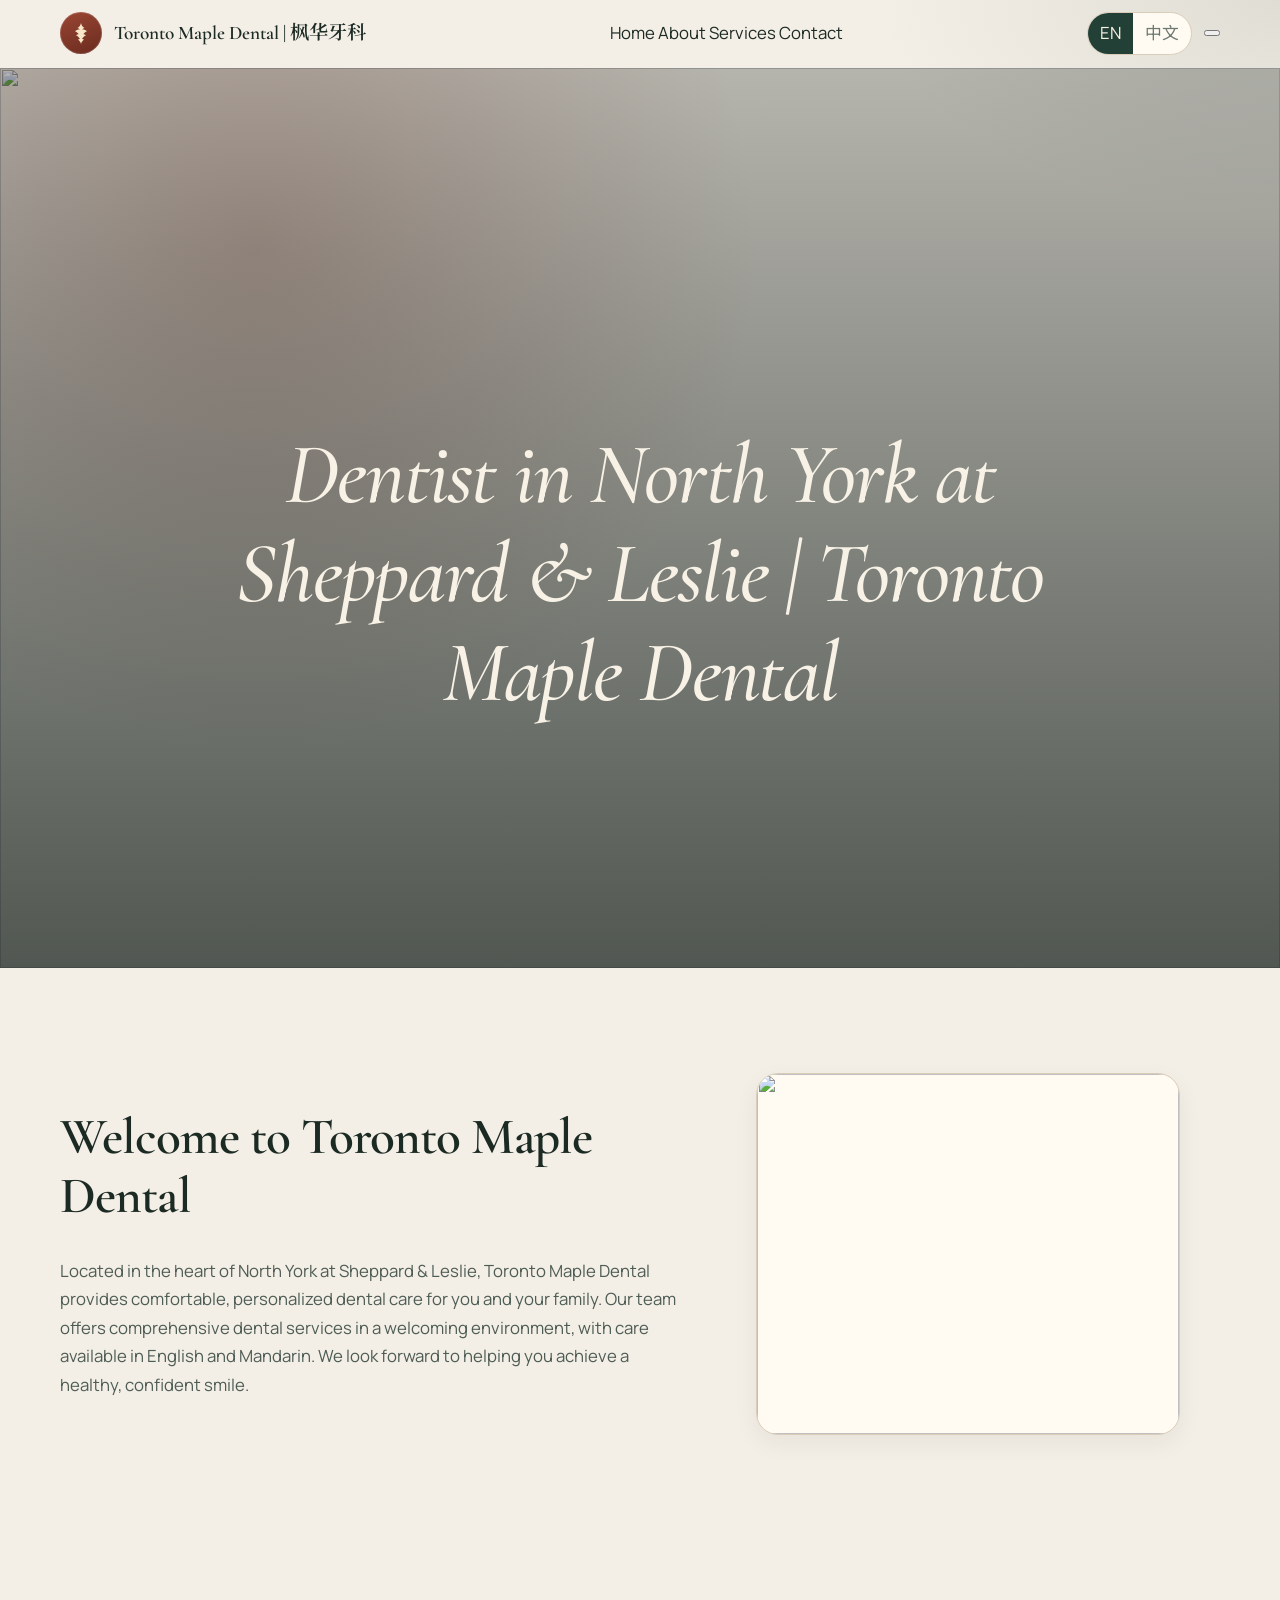
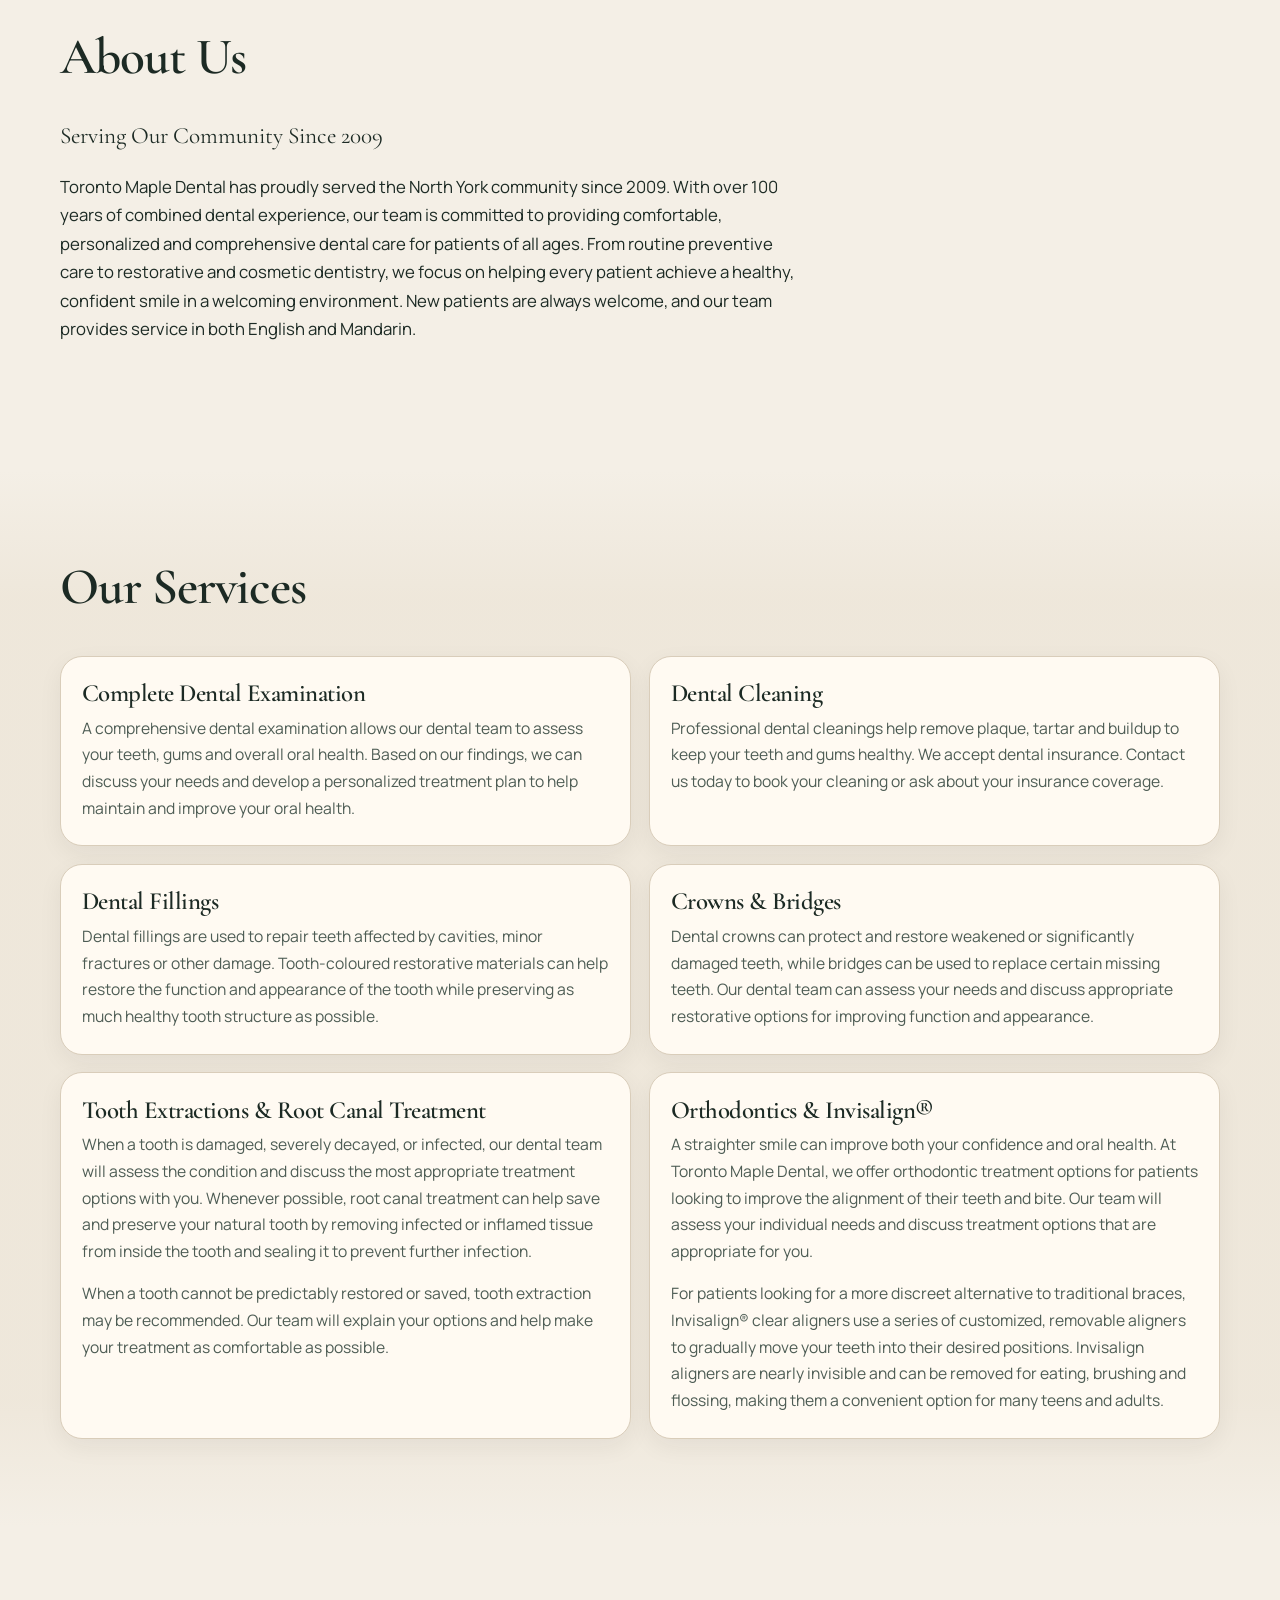
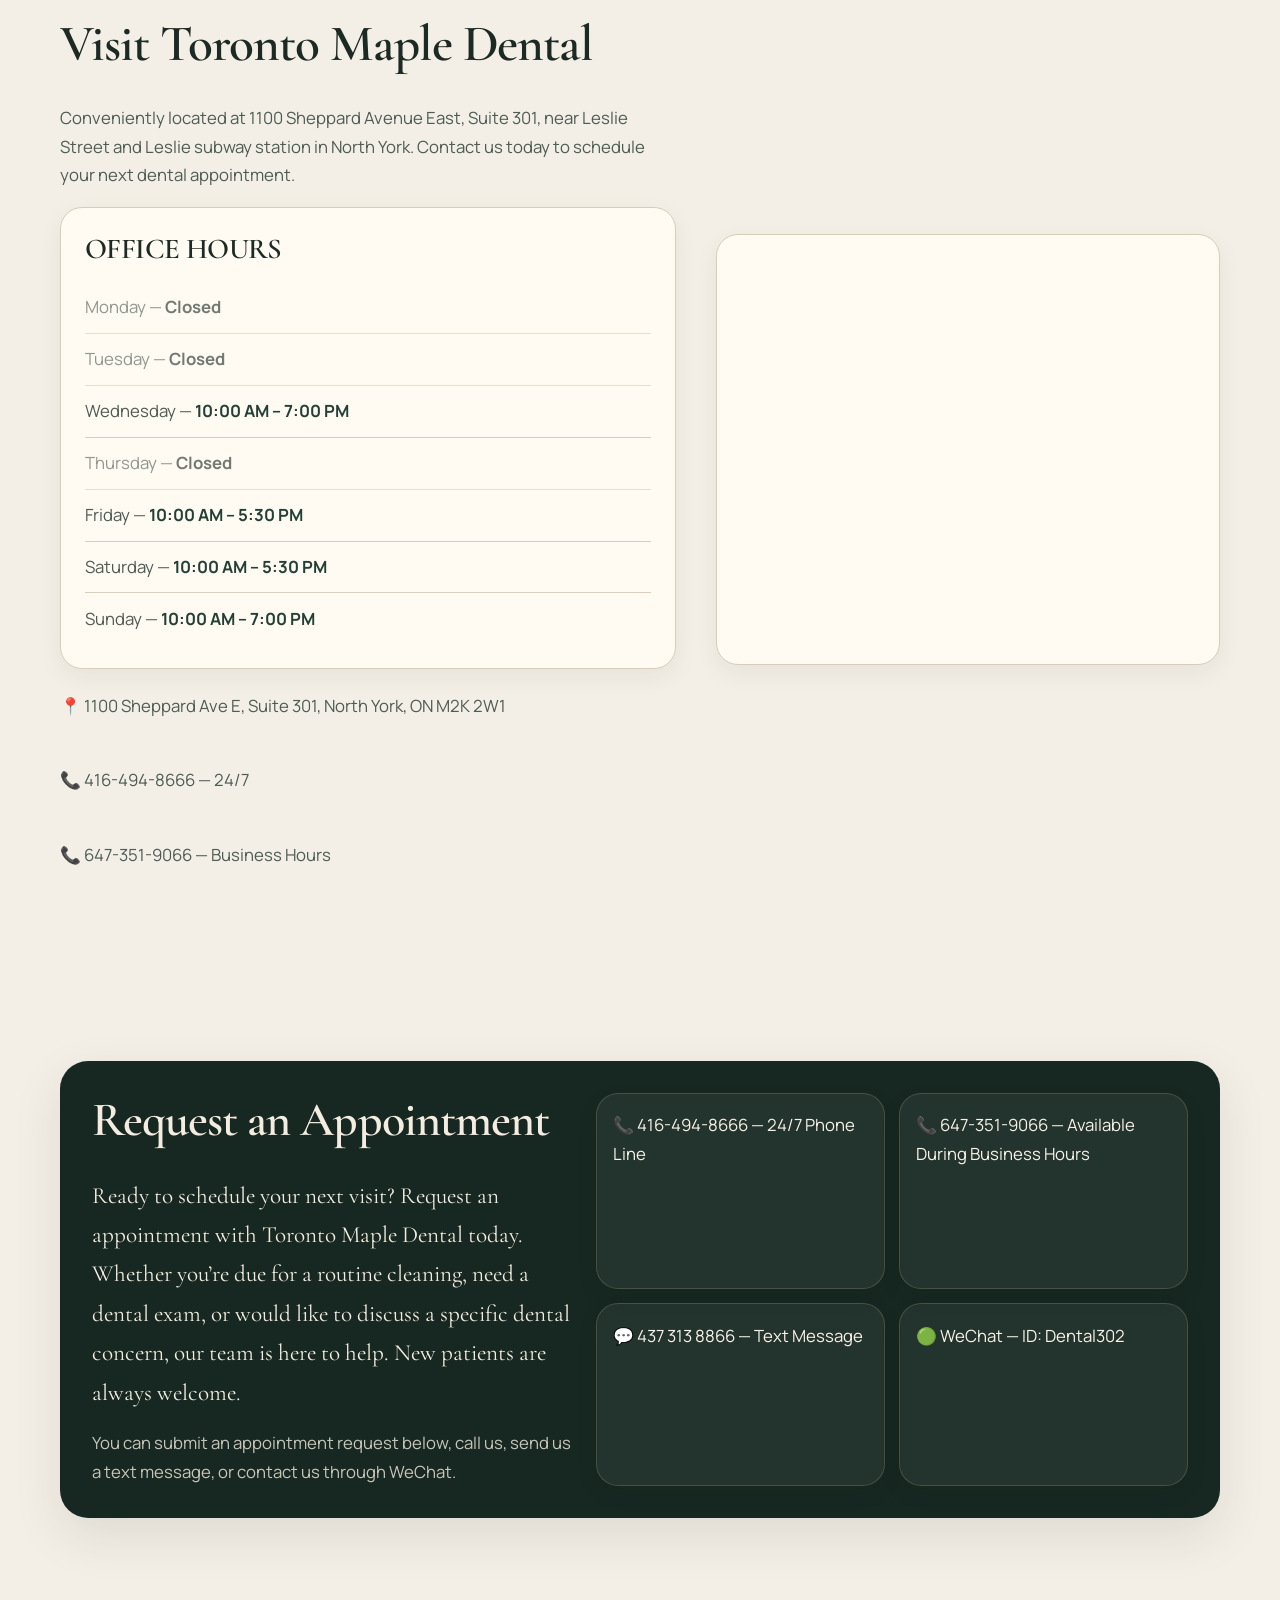
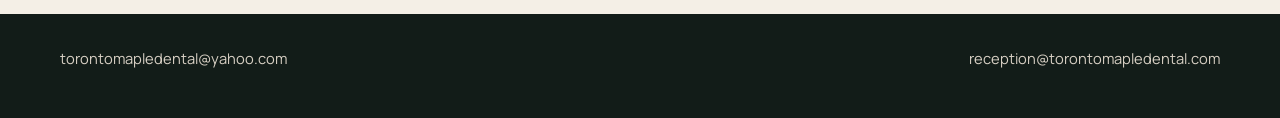
==== commit 0dbed690: "Update website title and location" ====
--- a/index.html
+++ b/index.html
@@ -16,116 +16,37 @@
 <body>
   <a class="skip-link" href="#main">Skip to content</a>
 
+  <div class="nav-overlay" id="nav-overlay" hidden></div>
   <header class="header" id="header">
-    <div class="palate">
-      <div class="nav-inner">
-        <a class="brand" href="#top">
-          <span class="brand-mark" aria-hidden="true">
-            <svg viewBox="0 0 24 24" fill="currentColor"><path d="M12 2c.4 2.2 1.6 3.8 3.4 5.1-.8.3-1.6.8-2.2 1.5 1.8-.1 3.5.4 4.8 1.6-1.6.6-2.8 1.6-3.6 3 .9.1 1.8.5 2.6 1.1-2 .9-3.3 2.2-3.9 3.8.7 0 1.3.2 1.9.5-1.5 1.2-2.5 2.6-3 4.4-.5-1.8-1.5-3.2-3-4.4.6-.3 1.2-.5 1.9-.5-.6-1.6-1.9-2.9-3.9-3.8.8-.6 1.7-1 2.6-1.1-.8-1.4-2-2.4-3.6-3 1.3-1.2 3-1.7 4.8-1.6-.6-.7-1.4-1.2-2.2-1.5C10.4 5.8 11.6 4.2 12 2z"/></svg>
-          </span>
-          <span class="brand-text">
-            <span class="brand-name">Toronto Maple Dental | 枫华牙科</span>
-          </span>
-        </a>
-
-        <div class="nav-actions">
-          <div class="lang-toggle" role="group" aria-label="Language">
-            <button type="button" data-lang="en" aria-pressed="true">EN</button>
-            <button type="button" data-lang="zh" aria-pressed="false">中文</button>
-          </div>
-        </div>
+    <div class="nav-inner">
+      <a class="brand" href="#top">
+        <span class="brand-mark" aria-hidden="true">
+          <svg viewBox="0 0 24 24" fill="currentColor"><path d="M12 2c.4 2.2 1.6 3.8 3.4 5.1-.8.3-1.6.8-2.2 1.5 1.8-.1 3.5.4 4.8 1.6-1.6.6-2.8 1.6-3.6 3 .9.1 1.8.5 2.6 1.1-2 .9-3.3 2.2-3.9 3.8.7 0 1.3.2 1.9.5-1.5 1.2-2.5 2.6-3 4.4-.5-1.8-1.5-3.2-3-4.4.6-.3 1.2-.5 1.9-.5-.6-1.6-1.9-2.9-3.9-3.8.8-.6 1.7-1 2.6-1.1-.8-1.4-2-2.4-3.6-3 1.3-1.2 3-1.7 4.8-1.6-.6-.7-1.4-1.2-2.2-1.5C10.4 5.8 11.6 4.2 12 2z"/></svg>
+        </span>
+        <span class="brand-text">
+          <span class="brand-name">Toronto Maple Dental | 枫华牙科</span>
+        </span>
+      </a>
+
+      <nav class="nav-links" id="nav-links">
+        <a href="#top"><span class="en">Home</span><span class="zh">首页</span></a>
+        <a href="#about"><span class="en">About</span><span class="zh">关于我们</span></a>
+        <a href="#services"><span class="en">Services</span><span class="zh">服务项目</span></a>
+        <a href="#contact"><span class="en">Contact</span><span class="zh">联系我们</span></a>
+      </nav>
+
+      <div class="nav-actions">
+        <div class="lang-toggle" role="group" aria-label="Language">
+          <button type="button" data-lang="en" aria-pressed="true">EN</button>
+          <button type="button" data-lang="zh" aria-pressed="false">中文</button>
+        </div>
+        <button class="menu-toggle" id="menu-toggle" type="button" aria-expanded="false" aria-controls="nav-links">
+          <span class="burger"></span>
+          <span class="en visually-hidden">Open Menu</span>
+          <span class="zh visually-hidden">Open Menu</span>
+        </button>
       </div>
     </div>
-
-    <nav class="smile-nav" id="nav-links" aria-label="Primary">
-      <svg class="smile-art" viewBox="0 0 800 220" role="presentation">
-        <defs>
-          <linearGradient id="enamelFill" x1="0" y1="0" x2="0" y2="1">
-            <stop offset="0%" stop-color="#ffffff"/>
-            <stop offset="100%" stop-color="#f6f1e8"/>
-          </linearGradient>
-          <linearGradient id="enamelMuted" x1="0" y1="0" x2="0" y2="1">
-            <stop offset="0%" stop-color="#e4e0d8"/>
-            <stop offset="100%" stop-color="#d2cdc4"/>
-          </linearGradient>
-          <linearGradient id="enamelMutedFar" x1="0" y1="0" x2="0" y2="1">
-            <stop offset="0%" stop-color="#d4d0c8"/>
-            <stop offset="100%" stop-color="#c2bdb5"/>
-          </linearGradient>
-          <linearGradient id="enamelLower" x1="0" y1="0" x2="0" y2="1">
-            <stop offset="0%" stop-color="#f2eee6"/>
-            <stop offset="100%" stop-color="#ddd7ce"/>
-          </linearGradient>
-          <clipPath id="mouthOpen">
-            <path d="M130 100 C210 86 290 108 400 110 C510 108 590 86 670 100 C620 144 530 170 400 172 C270 170 180 144 130 100 Z"/>
-          </clipPath>
-          <linearGradient id="gumFill" x1="0" y1="0" x2="0" y2="1">
-            <stop offset="0%" stop-color="#f3c7c0"/>
-            <stop offset="100%" stop-color="#e8a399"/>
-          </linearGradient>
-          <linearGradient id="lipFill" x1="0" y1="0" x2="0" y2="1">
-            <stop offset="0%" stop-color="#ef9d94"/>
-            <stop offset="45%" stop-color="#dd6f68"/>
-            <stop offset="100%" stop-color="#c25550"/>
-          </linearGradient>
-          <linearGradient id="lipGloss" x1="0" y1="0" x2="0" y2="1">
-            <stop offset="0%" stop-color="#ffffff" stop-opacity="0.42"/>
-            <stop offset="60%" stop-color="#ffffff" stop-opacity="0"/>
-          </linearGradient>
-        </defs>
-
-        <path class="lip-lower" fill="url(#lipFill)" d="M86 92 C160 128 250 164 400 172 C550 164 640 128 714 92 C660 176 540 214 400 218 C260 214 140 176 86 92 Z"/>
-        <path class="lip-lower-gloss" fill="url(#lipGloss)" d="M180 168 C260 186 330 196 400 198 C470 196 540 186 620 168 C540 188 470 196 400 198 C330 196 260 188 180 168 Z"/>
-
-        <g clip-path="url(#mouthOpen)">
-          <g class="teeth-lower" aria-hidden="true">
-            <path class="tooth-far" d="M216 176 H260 V160 Q260 152 252 152 H224 Q216 152 216 160 Z"/>
-            <path d="M262 178 H308 V158 Q308 149 300 149 H270 Q262 149 262 158 Z"/>
-            <path d="M310 179 H356 V156 Q356 147 348 147 H318 Q310 147 310 156 Z"/>
-            <path d="M358 180 H398 V154 Q398 145 390 145 H366 Q358 145 358 154 Z"/>
-            <path d="M400 180 H442 V154 Q442 145 434 145 H408 Q400 145 400 154 Z"/>
-            <path d="M444 179 H490 V156 Q490 147 482 147 H452 Q444 147 444 156 Z"/>
-            <path d="M492 178 H538 V158 Q538 149 530 149 H500 Q492 149 492 158 Z"/>
-            <path class="tooth-far" d="M540 176 H584 V160 Q584 152 576 152 H548 Q540 152 540 160 Z"/>
-          </g>
-
-          <g class="teeth-muted" aria-hidden="true">
-            <path class="tooth-far" d="M148 84 H186 V128 Q186 138 176 138 H158 Q148 138 148 128 Z"/>
-            <path class="tooth-mid" d="M188 78 H230 V142 Q230 154 218 154 H200 Q188 154 188 142 Z"/>
-            <path class="tooth-mid" d="M232 76 H266 V150 Q266 162 254 162 H244 Q232 162 232 150 Z"/>
-            <path class="tooth-mid" d="M540 76 H574 V150 Q574 162 562 162 H552 Q540 162 540 150 Z"/>
-            <path class="tooth-mid" d="M576 78 H618 V142 Q618 154 606 154 H588 Q576 154 576 142 Z"/>
-            <path class="tooth-far" d="M620 84 H658 V128 Q658 138 648 138 H630 Q620 138 620 128 Z"/>
-          </g>
-
-          <a class="tooth-link is-active" href="#top" data-section="top" aria-current="true">
-            <path d="M268 74 H334 V154 Q334 168 320 168 H282 Q268 168 268 154 Z"/>
-            <text class="en" x="301" y="140">Home</text>
-            <text class="zh" x="301" y="140">首页</text>
-          </a>
-          <a class="tooth-link" href="#about" data-section="about">
-            <path d="M336 74 H402 V154 Q402 168 388 168 H350 Q336 168 336 154 Z"/>
-            <text class="en" x="369" y="140">About</text>
-            <text class="zh" x="369" y="140">关于</text>
-          </a>
-          <a class="tooth-link" href="#services" data-section="services">
-            <path d="M404 74 H470 V154 Q470 168 456 168 H418 Q404 168 404 154 Z"/>
-            <text class="en" x="437" y="140">Services</text>
-            <text class="zh" x="437" y="140">服务</text>
-          </a>
-          <a class="tooth-link" href="#contact" data-section="contact">
-            <path d="M472 74 H538 V154 Q538 168 524 168 H486 Q472 168 472 154 Z"/>
-            <text class="en" x="505" y="140">Contact</text>
-            <text class="zh" x="505" y="140">联系</text>
-          </a>
-
-          <path class="gums" fill="url(#gumFill)" d="M150 72 C240 86 310 90 400 90 C490 90 560 86 650 72 V96 C560 108 490 112 400 112 C310 112 240 108 150 96 Z"/>
-        </g>
-        <path class="lip-upper" fill="url(#lipFill)" d="M86 92 C150 64 228 24 310 20 C348 18 376 36 400 30 C424 36 452 18 490 20 C572 24 650 64 714 92 C650 106 560 114 400 112 C240 114 150 106 86 92 Z"/>
-        <path class="lip-roll" d="M128 82 C190 46 262 22 336 22 C368 22 388 40 400 42 C412 40 432 22 464 22 C538 22 610 46 672 82"/>
-        <path class="lip-gloss" fill="url(#lipGloss)" d="M200 54 C268 30 332 34 368 48 C386 56 400 44 400 42 C400 44 414 56 432 48 C468 34 532 30 600 54 C528 36 462 32 432 46 C414 54 400 38 400 38 C400 38 386 54 368 46 C338 32 272 36 200 54 Z"/>
-      </svg>
-    </nav>
   </header>
 
   <main id="main">
@@ -135,7 +56,7 @@
       </div>
       <div class="hero-content">
         <h1>
-          <span class="en">Dental Care @ Leslie &amp; Finch</span>
+          <span class="en">Dentist in North York at Sheppard &amp; Leslie | Toronto Maple Dental</span>
           <span class="zh">枫华牙科</span>
         </h1>
       </div>
@@ -167,12 +88,12 @@
             <span class="zh">关于我们</span>
           </h2>
           <p class="lede">
-            <span class="en">Serving Our Community Since 2006</span>
-            <span class="zh">自2006年起，守护您的口腔健康</span>
+            <span class="en">Serving Our Community Since 2009</span>
+            <span class="zh">自2009年起，守护您的口腔健康</span>
           </p>
           <p>
-            <span class="en">Toronto Maple Dental has proudly served the North York community since 2006. With over 100 years of combined dental experience, our team is committed to providing comfortable, personalized and comprehensive dental care for patients of all ages. From routine preventive care to restorative and cosmetic dentistry, we focus on helping every patient achieve a healthy, confident smile in a welcoming environment. New patients are always welcome, and our team provides service in both English and Mandarin.</span>
-            <span class="zh">多伦多枫华牙科自 2006年 起一直为北约克及周边社区提供专业的牙科服务。我们的团队拥有 超过100年的综合牙科经验，致力于为各个年龄段的患者提供舒适、贴心且全面的口腔护理。从日常预防护理到牙齿修复及美容牙科，我们希望每一位患者都能在温馨安心的环境中获得适合自己的治疗，拥有健康、自信的笑容。我们欢迎新患者，并提供英语及普通话服务。</span>
+            <span class="en">Toronto Maple Dental has proudly served the North York community since 2009. With over 100 years of combined dental experience, our team is committed to providing comfortable, personalized and comprehensive dental care for patients of all ages. From routine preventive care to restorative and cosmetic dentistry, we focus on helping every patient achieve a healthy, confident smile in a welcoming environment. New patients are always welcome, and our team provides service in both English and Mandarin.</span>
+            <span class="zh">多伦多枫华牙科自 2009年 起一直为北约克及周边社区提供专业的牙科服务。我们的团队拥有 超过100年的综合牙科经验，致力于为各个年龄段的患者提供舒适、贴心且全面的口腔护理。从日常预防护理到牙齿修复及美容牙科，我们希望每一位患者都能在温馨安心的环境中获得适合自己的治疗，拥有健康、自信的笑容。我们欢迎新患者，并提供英语及普通话服务。</span>
           </p>
         </div>
       </div>
@@ -383,8 +304,15 @@
   <script>
     const root = document.documentElement;
     const header = document.getElementById("header");
+    const menuToggle = document.getElementById("menu-toggle");
+    const navOverlay = document.getElementById("nav-overlay");
     const mapFrame = document.querySelector(".map-frame iframe");
-    const teeth = [...document.querySelectorAll(".smile-nav .tooth-link")];
+
+    const setMenu = (open) => {
+      document.body.classList.toggle("nav-open", open);
+      menuToggle.setAttribute("aria-expanded", String(open));
+      navOverlay.hidden = !open;
+    };
 
     const setLang = (lang) => {
       root.lang = lang;
@@ -404,35 +332,23 @@
       button.addEventListener("click", () => setLang(button.dataset.lang));
     });
 
-    const setActiveTooth = (id) => {
-      teeth.forEach((tooth) => {
-        const active = tooth.dataset.section === id;
-        tooth.classList.toggle("is-active", active);
-        if (active) tooth.setAttribute("aria-current", "true");
-        else tooth.removeAttribute("aria-current");
-      });
-    };
-
-    const sectionIds = ["top", "welcome", "about", "services", "contact"];
-    const observed = sectionIds
-      .map((id) => document.getElementById(id))
-      .filter(Boolean);
-
-    if (observed.length && "IntersectionObserver" in window) {
-      const observer = new IntersectionObserver((entries) => {
-        const visible = entries
-          .filter((entry) => entry.isIntersecting)
-          .sort((a, b) => b.intersectionRatio - a.intersectionRatio)[0];
-        if (visible) {
-          const id = visible.target.id === "welcome" ? "top" : visible.target.id;
-          setActiveTooth(id);
-        }
-      }, {
-        rootMargin: "-28% 0px -55% 0px",
-        threshold: [0.1, 0.25, 0.5],
-      });
-      observed.forEach((section) => observer.observe(section));
-    }
+    menuToggle.addEventListener("click", () => {
+      setMenu(!document.body.classList.contains("nav-open"));
+    });
+
+    navOverlay.addEventListener("click", () => setMenu(false));
+
+    document.getElementById("nav-links").addEventListener("click", (event) => {
+      if (event.target.closest("a")) setMenu(false);
+    });
+
+    window.addEventListener("keydown", (event) => {
+      if (event.key === "Escape") setMenu(false);
+    });
+
+    window.addEventListener("resize", () => {
+      if (window.innerWidth > 900) setMenu(false);
+    });
 
     const onScroll = () => header.classList.toggle("is-scrolled", window.scrollY > 8);
     onScroll();
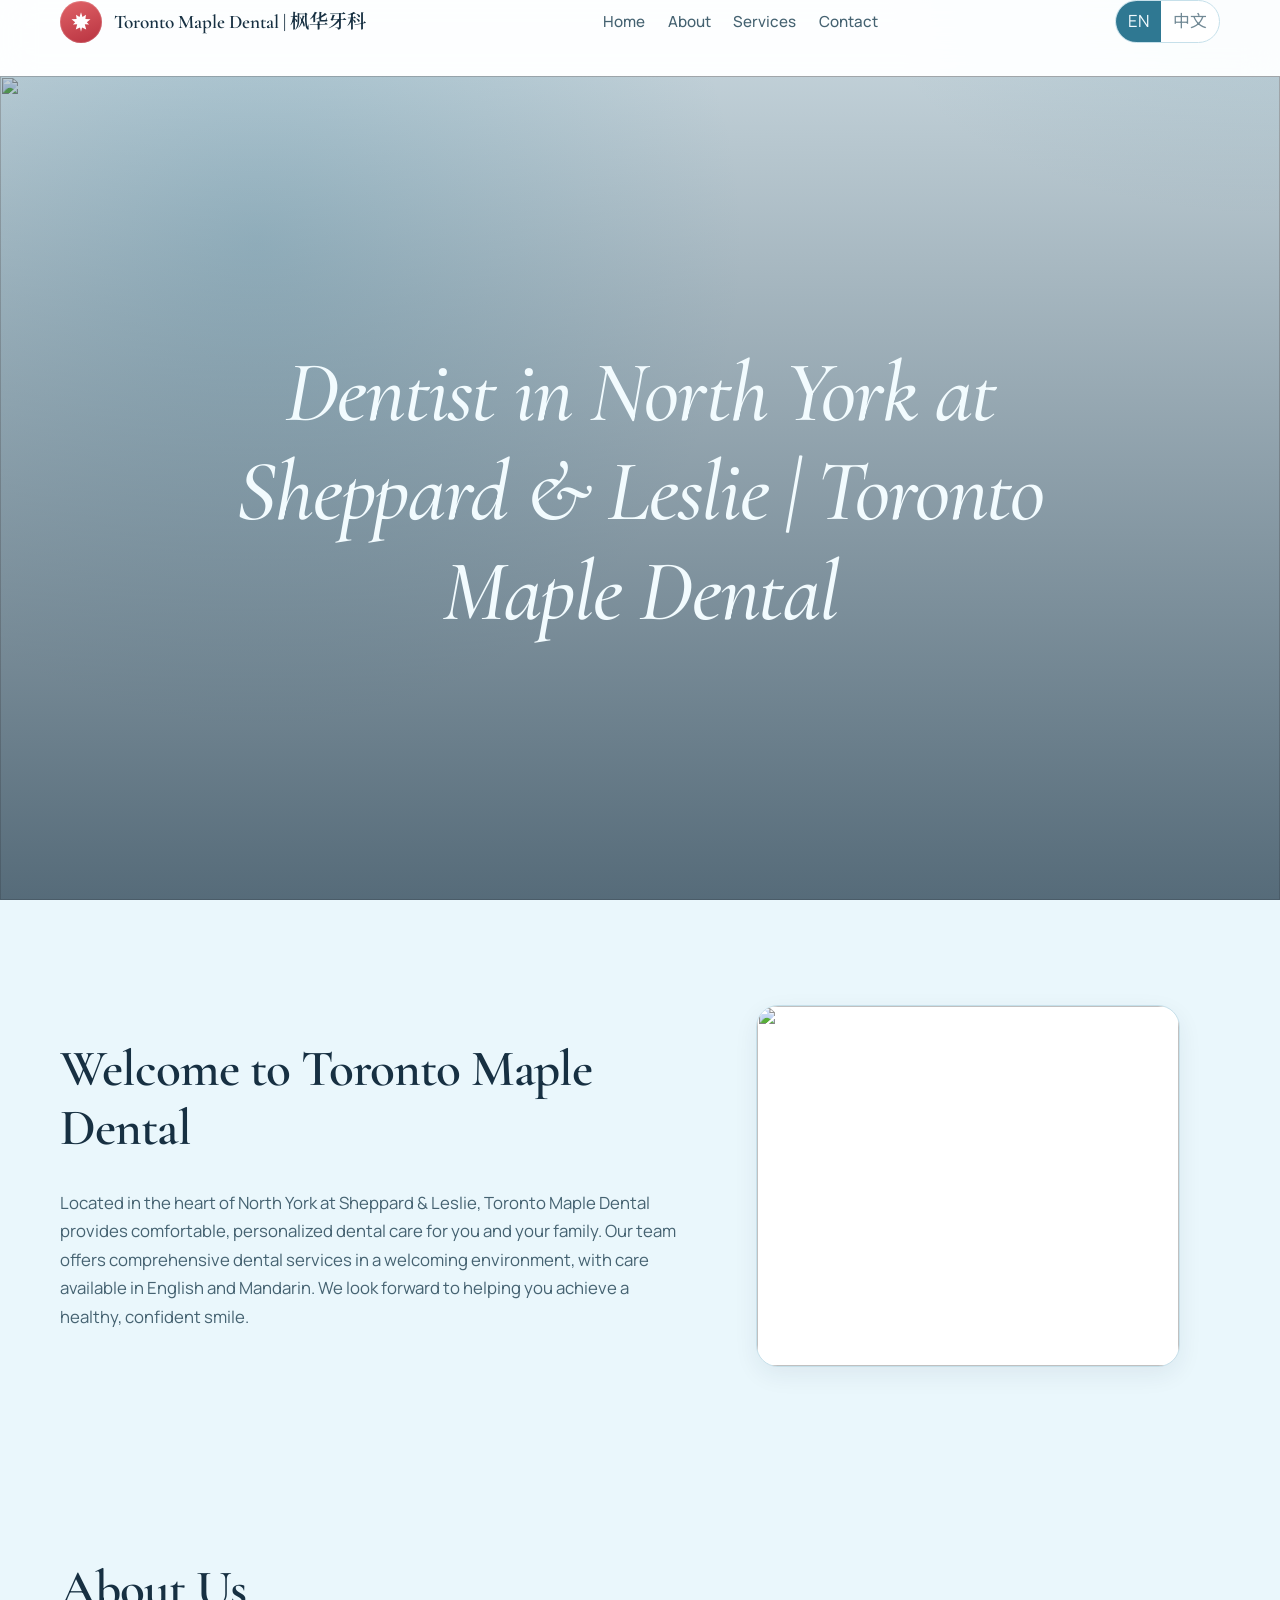
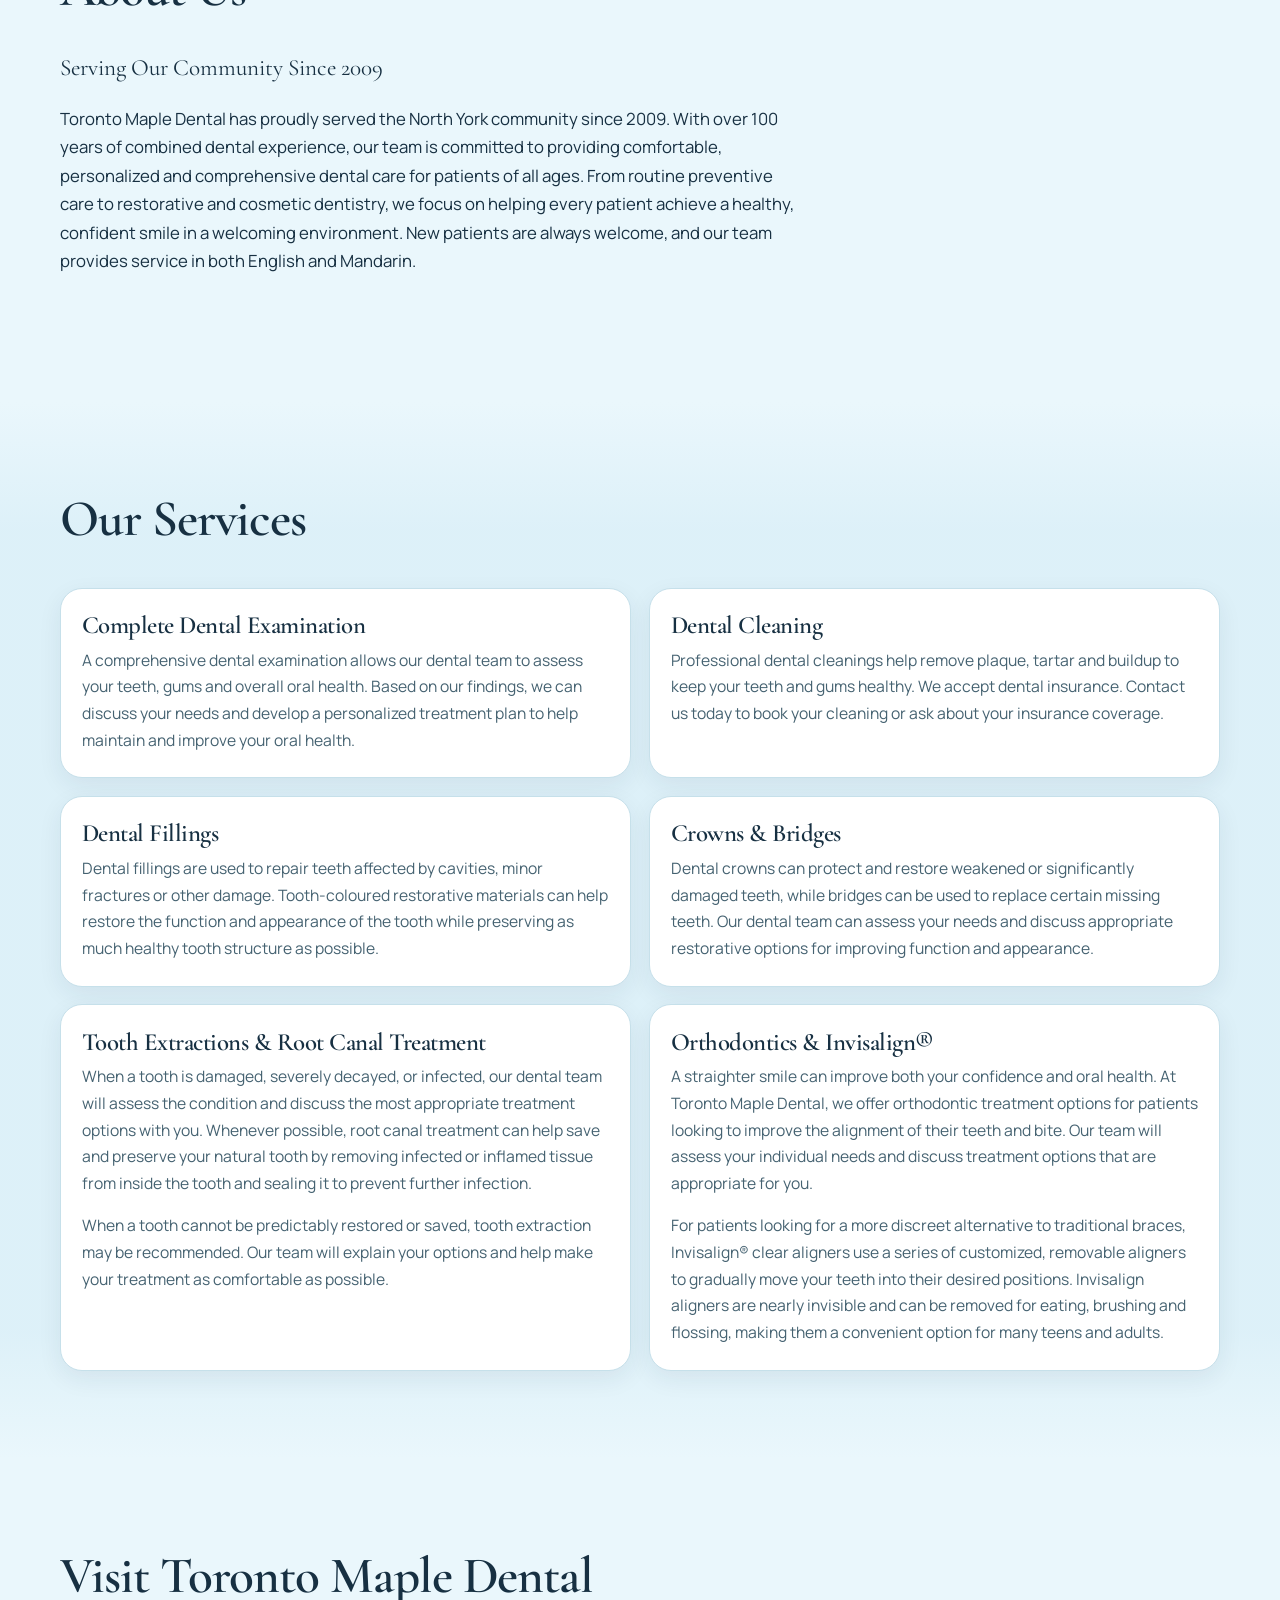
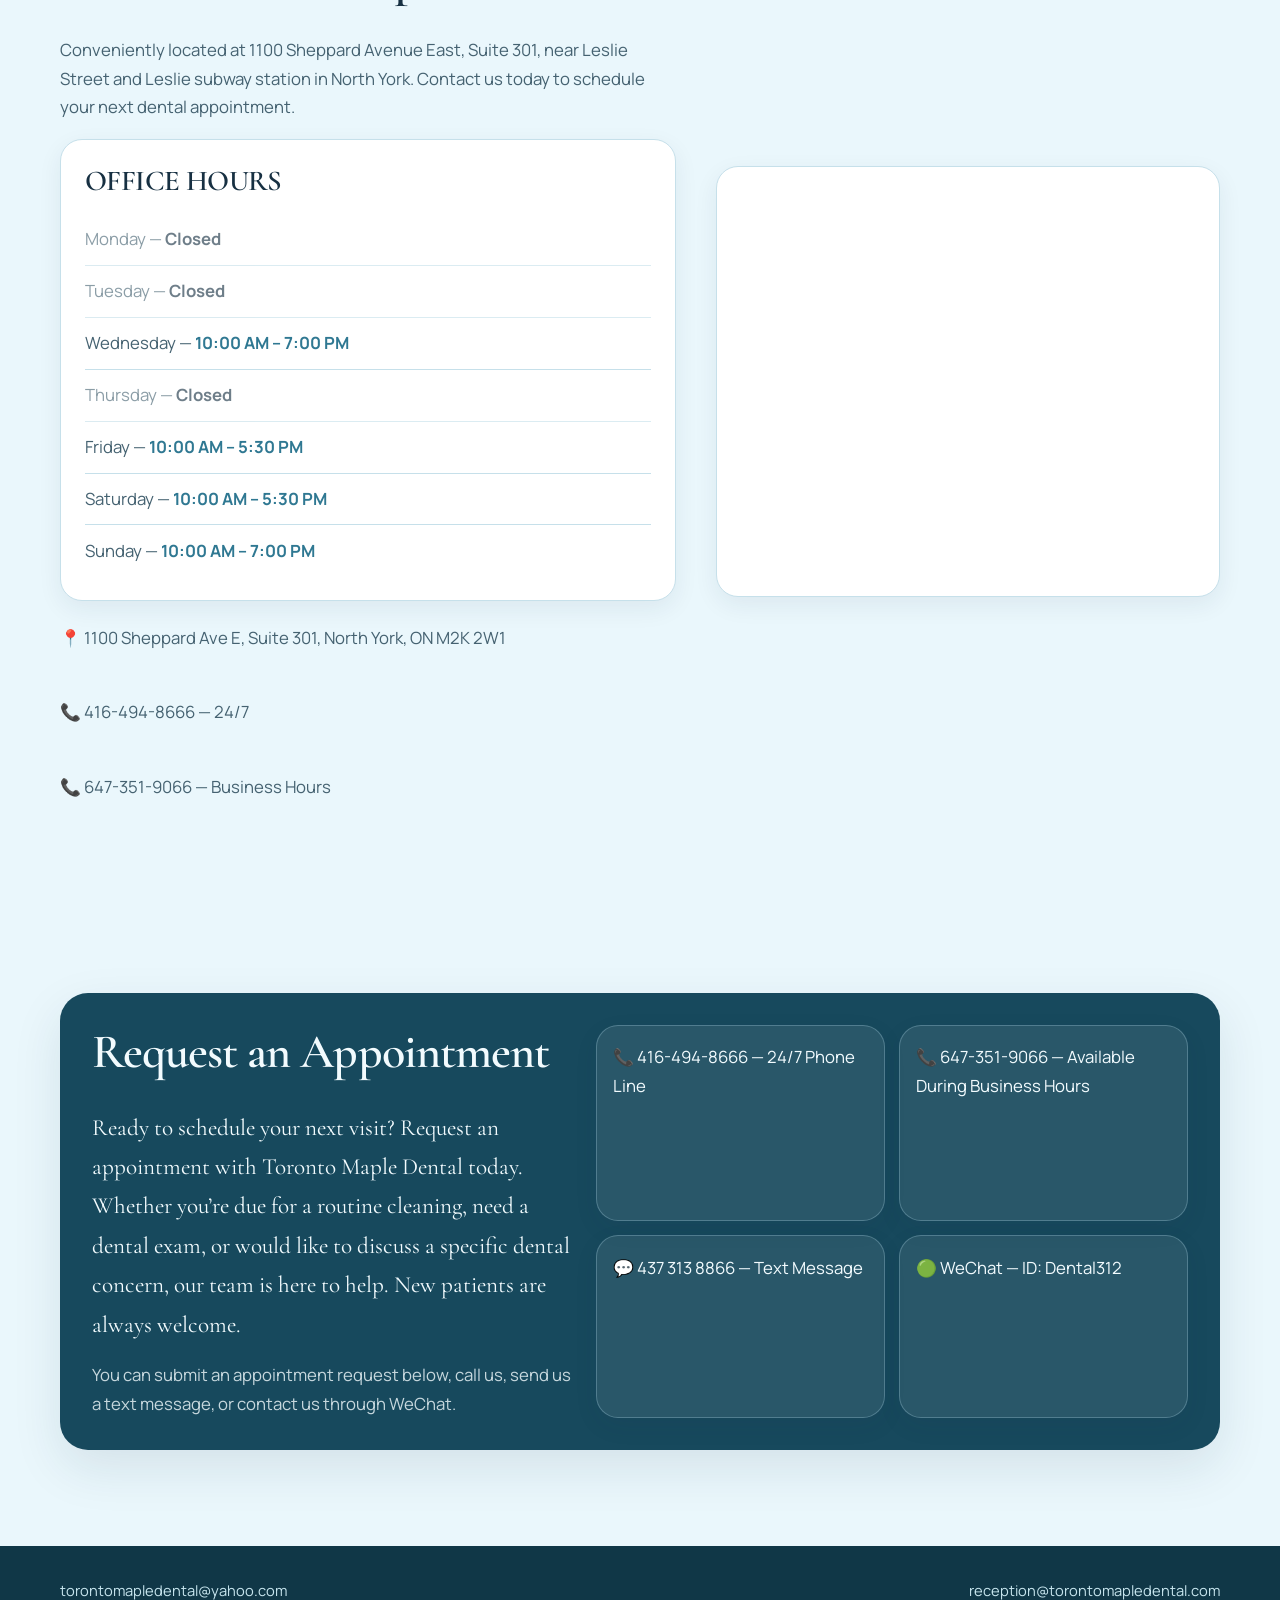
==== commit e14dea79: "Update 1.2" ====
--- a/index.html
+++ b/index.html
@@ -21,7 +21,7 @@
     <div class="nav-inner">
       <a class="brand" href="#top">
         <span class="brand-mark" aria-hidden="true">
-          <svg viewBox="0 0 24 24" fill="currentColor"><path d="M12 2c.4 2.2 1.6 3.8 3.4 5.1-.8.3-1.6.8-2.2 1.5 1.8-.1 3.5.4 4.8 1.6-1.6.6-2.8 1.6-3.6 3 .9.1 1.8.5 2.6 1.1-2 .9-3.3 2.2-3.9 3.8.7 0 1.3.2 1.9.5-1.5 1.2-2.5 2.6-3 4.4-.5-1.8-1.5-3.2-3-4.4.6-.3 1.2-.5 1.9-.5-.6-1.6-1.9-2.9-3.9-3.8.8-.6 1.7-1 2.6-1.1-.8-1.4-2-2.4-3.6-3 1.3-1.2 3-1.7 4.8-1.6-.6-.7-1.4-1.2-2.2-1.5C10.4 5.8 11.6 4.2 12 2z"/></svg>
+          <svg viewBox="0 0 24 24" fill="currentColor"><path d="M12 2.2 13.5 7l3.5-2.2-.6 4.2 5.1.2-3.7 3 2.3 2.3-4.3-.2 1.4 5.2-4.2-2.1-1 4.3-1-4.3-4.2 2.1 1.4-5.2-4.3.2 2.3-2.3-3.7-3 5.1-.2-.6-4.2L10.5 7 12 2.2Z"/></svg>
         </span>
         <span class="brand-text">
           <span class="brand-name">Toronto Maple Dental | 枫华牙科</span>
@@ -284,8 +284,8 @@
             </div>
             <div class="contact-card">
               <p>
-                <span class="en">🟢 WeChat — ID: Dental302</span>
-                <span class="zh">🟢 微信 — Dental302</span>
+                <span class="en">🟢 WeChat — ID: Dental312</span>
+                <span class="zh">🟢 微信 — Dental312</span>
               </p>
             </div>
           </div>
--- a/styles.css
+++ b/styles.css
@@ -1,26 +1,23 @@
 :root {
-  --bg: #f4efe6;
-  --bg-deep: #ece4d6;
-  --paper: #fffaf2;
-  --ink: #1c2a24;
-  --ink-soft: #4d5c54;
-  --muted: #6d7871;
-  --line: #d9cdba;
-  --maple: #8c3a2a;
-  --maple-deep: #6e2c20;
-  --gold: #b8915a;
-  --gold-soft: #e8d3ae;
-  --forest: #234037;
-  --forest-deep: #162821;
-  --sage: #3f6658;
-  --shadow: 0 18px 50px rgba(28, 42, 36, 0.1);
-  --shadow-soft: 0 8px 24px rgba(28, 42, 36, 0.06);
+  --bg: #eaf7fc;
+  --bg-deep: #d8eef7;
+  --paper: #ffffff;
+  --ink: #173042;
+  --ink-soft: #456271;
+  --muted: #718995;
+  --line: #c6e0ea;
+  --maple: #d34b52;
+  --maple-deep: #ad303b;
+  --gold: #5da9c6;
+  --gold-soft: #b9e2ef;
+  --forest: #2f7892;
+  --forest-deep: #17495d;
+  --sage: #69aabd;
+  --shadow: 0 18px 50px rgba(23, 48, 66, 0.1);
+  --shadow-soft: 0 8px 24px rgba(23, 48, 66, 0.07);
   --radius: 22px;
   --radius-sm: 14px;
-  --header: 4.25rem;
-  --teeth-hang: 9.25rem;
-  --enamel: #fffdf8;
-  --enamel-shade: #f0e6d8;
+  --header: 76px;
   --max: 1160px;
   --font-display: "Cormorant Garamond", "Noto Serif SC", Georgia, serif;
   --font-body: "Manrope", "Noto Sans SC", sans-serif;
@@ -39,15 +36,15 @@
 
 html {
   scroll-behavior: smooth;
-  scroll-padding-top: calc(var(--header) + var(--teeth-hang) + 0.4rem);
+  scroll-padding-top: calc(var(--header) + 0.75rem);
 }
 
 body {
   margin: 0;
   color: var(--ink);
   background:
-    radial-gradient(1200px 500px at 10% -10%, rgba(184, 145, 90, 0.16), transparent 50%),
-    radial-gradient(900px 480px at 100% 0%, rgba(35, 64, 55, 0.1), transparent 45%),
+    radial-gradient(1200px 500px at 10% -10%, rgba(93, 169, 198, 0.2), transparent 50%),
+    radial-gradient(900px 480px at 100% 0%, rgba(105, 170, 189, 0.14), transparent 45%),
     var(--bg);
   font-family: var(--font-body);
   font-size: 1.05rem;
@@ -134,29 +131,35 @@
   margin: 0 auto;
 }
 
+.nav-overlay {
+  position: fixed;
+  inset: 0;
+  z-index: 30;
+  background: rgba(23, 48, 66, 0.35);
+}
+
+.nav-overlay[hidden] {
+  display: none;
+}
+
 .header {
   position: sticky;
   top: 0;
   z-index: 40;
-  width: 100%;
   min-height: var(--header);
-  background: transparent;
-}
-
-.palate {
-  position: relative;
-  z-index: 3;
-  background: rgba(244, 239, 230, 0.94);
+  background: rgba(255, 255, 255, 0.88);
   backdrop-filter: blur(16px);
-  transition: box-shadow 0.2s ease;
-}
-
-.header.is-scrolled .palate {
+  border-bottom: 1px solid transparent;
+  transition: border-color 0.2s ease, box-shadow 0.2s ease;
+}
+
+.header.is-scrolled {
+  border-bottom-color: var(--line);
   box-shadow: var(--shadow-soft);
 }
 
 .nav-inner {
-  min-height: 4.15rem;
+  height: 100%;
   display: flex;
   align-items: center;
   justify-content: space-between;
@@ -175,8 +178,8 @@
   height: 42px;
   flex: none;
   border-radius: 50%;
-  background: linear-gradient(160deg, #9a4633, #6a2b1f);
-  color: #f8e7c8;
+  background: linear-gradient(160deg, #e16468, #b83240);
+  color: #ffffff;
   display: grid;
   place-items: center;
   box-shadow: inset 0 0 0 1px rgba(255, 255, 255, 0.15);
@@ -199,101 +202,35 @@
   font-weight: 600;
 }
 
-.smile-nav {
+.nav-links {
+  display: flex;
+  align-items: center;
+  gap: 1.4rem;
+}
+
+.nav-links a {
+  position: relative;
+  color: var(--ink-soft);
+  font-size: 0.95rem;
+  font-weight: 500;
+}
+
+.nav-links a::after {
+  content: "";
   position: absolute;
-  left: 50%;
-  top: 100%;
-  z-index: 4;
-  width: min(34rem, 94vw);
-  transform: translateX(-50%);
-}
-
-.smile-art {
-  display: block;
+  left: 0;
+  bottom: -0.35rem;
   width: 100%;
-  height: auto;
-  overflow: visible;
-  filter: drop-shadow(0 10px 16px rgba(70, 28, 24, 0.1));
-}
-
-.smile-art .teeth-lower,
-.smile-art .teeth-muted {
-  pointer-events: none;
-}
-
-.smile-art .teeth-lower path {
-  fill: url(#enamelLower);
-  stroke: rgba(168, 160, 148, 0.55);
-  stroke-width: 0.9;
-}
-
-.smile-art .teeth-lower .tooth-far {
-  fill: url(#enamelMuted);
-}
-
-.smile-art .teeth-muted .tooth-mid {
-  fill: url(#enamelMuted);
-  stroke: rgba(150, 144, 136, 0.55);
-  stroke-width: 1;
-}
-
-.smile-art .teeth-muted .tooth-far {
-  fill: url(#enamelMutedFar);
-  stroke: rgba(140, 134, 126, 0.45);
-  stroke-width: 1;
-}
-
-.smile-art .tooth-link path {
-  fill: url(#enamelFill);
-  stroke: rgba(196, 186, 172, 0.7);
-  stroke-width: 1;
-  transition: filter 0.2s ease, stroke 0.2s ease;
-}
-
-.smile-art .tooth-link text {
-  fill: var(--forest-deep);
-  font-family: var(--font-display);
-  font-size: 14px;
-  font-weight: 600;
-  text-anchor: middle;
-  pointer-events: none;
-  transition: fill 0.2s ease;
-}
-
-.smile-art .tooth-link:hover path,
-.smile-art .tooth-link:focus-visible path,
-.smile-art .tooth-link.is-active path {
-  filter: brightness(1.06);
-  stroke: rgba(140, 58, 42, 0.35);
-}
-
-.smile-art .tooth-link:hover text,
-.smile-art .tooth-link:focus-visible text,
-.smile-art .tooth-link.is-active text {
-  fill: var(--maple-deep);
-}
-
-.smile-art .tooth-link:focus-visible {
-  outline: none;
-}
-
-.smile-art .tooth-link:focus-visible path {
-  stroke: var(--gold);
-  stroke-width: 1.6;
-}
-
-.smile-art .lip-roll {
-  fill: none;
-  stroke: rgba(255, 236, 230, 0.5);
-  stroke-width: 3;
-  stroke-linecap: round;
-}
-
-@media (prefers-reduced-motion: reduce) {
-  .smile-art .tooth-link path,
-  .smile-art .tooth-link text {
-    transition: none;
-  }
+  height: 1px;
+  background: var(--gold);
+  transform: scaleX(0);
+  transform-origin: left;
+  transition: transform 0.2s ease;
+}
+
+.nav-links a:hover::after,
+.nav-links a:focus-visible::after {
+  transform: scaleX(1);
 }
 
 .nav-actions {
@@ -320,16 +257,53 @@
 
 .lang-toggle button[aria-pressed="true"] {
   background: var(--forest);
-  color: #f7f1e6;
+  color: #f2fbfe;
+}
+
+.menu-toggle {
+  display: none;
+  width: 44px;
+  height: 44px;
+  border: 1px solid var(--line);
+  border-radius: 12px;
+  background: var(--paper);
+  cursor: pointer;
+  padding: 0;
+}
+
+.menu-toggle .burger,
+.menu-toggle .burger::before,
+.menu-toggle .burger::after {
+  display: block;
+  width: 18px;
+  height: 1.5px;
+  background: var(--ink);
+  margin: 0 auto;
+  position: relative;
+}
+
+.menu-toggle .burger::before,
+.menu-toggle .burger::after {
+  content: "";
+  position: absolute;
+  left: 0;
+}
+
+.menu-toggle .burger::before {
+  top: -6px;
+}
+
+.menu-toggle .burger::after {
+  top: 6px;
 }
 
 .hero {
   position: relative;
-  min-height: 100svh;
+  min-height: calc(100vh - var(--header));
   display: grid;
   place-items: center;
   overflow: hidden;
-  color: #f7f1e6;
+  color: #f2fbfe;
 }
 
 .hero-media {
@@ -349,8 +323,8 @@
   position: absolute;
   inset: 0;
   background:
-    linear-gradient(180deg, rgba(18, 28, 24, 0.28), rgba(18, 28, 24, 0.72)),
-    radial-gradient(circle at 20% 20%, rgba(140, 58, 42, 0.28), transparent 40%);
+    linear-gradient(180deg, rgba(23, 48, 66, 0.2), rgba(23, 48, 66, 0.7)),
+    radial-gradient(circle at 20% 20%, rgba(93, 169, 198, 0.28), transparent 40%);
 }
 
 .hero-content {
@@ -358,7 +332,7 @@
   z-index: 1;
   width: min(820px, calc(100% - 2rem));
   text-align: center;
-  padding: calc(var(--teeth-hang) + 2.2rem) 0 4.5rem;
+  padding: 5rem 0 4.5rem;
 }
 
 .hero h1 {
@@ -431,7 +405,7 @@
 
 .services {
   background:
-    linear-gradient(180deg, transparent, rgba(236, 228, 214, 0.7) 12%, rgba(236, 228, 214, 0.7) 88%, transparent);
+    linear-gradient(180deg, transparent, rgba(216, 238, 247, 0.72) 12%, rgba(216, 238, 247, 0.72) 88%, transparent);
 }
 
 .service-grid {
@@ -547,7 +521,7 @@
   grid-template-columns: 0.9fr 1.1fr;
   gap: 1.2rem;
   background: var(--forest-deep);
-  color: #f4ece0;
+  color: #f2fbfe;
   border-radius: 28px;
   padding: 2rem;
   box-shadow: var(--shadow);
@@ -558,11 +532,11 @@
 }
 
 .contact-panel .lede {
-  color: #f4ece0;
+  color: #f2fbfe;
 }
 
 .contact-panel p {
-  color: rgba(244, 236, 224, 0.8);
+  color: rgba(242, 251, 254, 0.8);
 }
 
 .contact-methods {
@@ -572,14 +546,14 @@
 }
 
 .contact-card {
-  background: rgba(255, 250, 242, 0.06);
-  border-color: rgba(232, 211, 174, 0.18);
-  color: #f7f1e6;
+  background: rgba(255, 255, 255, 0.08);
+  border-color: rgba(185, 226, 239, 0.28);
+  color: #f2fbfe;
   padding: 1.1rem 1rem;
 }
 
 .contact-card p {
-  color: #f7f1e6;
+  color: #f2fbfe;
 }
 
 .contact-card a:hover,
@@ -588,8 +562,8 @@
 }
 
 .footer {
-  background: #121c18;
-  color: #d8d0c4;
+  background: #103747;
+  color: #c7e5ee;
   padding: 2rem 0;
   font-size: 0.92rem;
 }
@@ -608,13 +582,12 @@
 
 .footer a:hover,
 .footer a:focus-visible {
-  color: #f4ece0;
+  color: #e9f8fc;
 }
 
 @media (max-width: 900px) {
   :root {
-    --header: calc(3.7rem + env(safe-area-inset-top));
-    --teeth-hang: 8.1rem;
+    --header: 68px;
   }
 
   body {
@@ -626,14 +599,13 @@
     width: min(var(--max), calc(100% - 1.5rem));
   }
 
-  .palate {
+  .header {
     padding-top: env(safe-area-inset-top);
   }
 
   .nav-inner {
     gap: 0.75rem;
-    min-height: 3.7rem;
-    padding: 0.45rem 0;
+    padding: 0.55rem 0;
   }
 
   .brand {
@@ -669,28 +641,59 @@
     grid-template-columns: 1fr;
   }
 
-  .smile-nav {
-    width: min(28rem, 96vw);
-  }
-
-  .smile-art .tooth-link text {
-    font-size: 16px;
+  .nav-links {
+    display: none;
+  }
+
+  .menu-toggle {
+    display: grid;
+    place-items: center;
+  }
+
+  body.nav-open {
+    overflow: hidden;
+  }
+
+  body.nav-open .nav-links {
+    display: flex;
+    position: absolute;
+    top: 100%;
+    left: 0;
+    right: 0;
+    flex-direction: column;
+    align-items: stretch;
+    gap: 0;
+    max-height: calc(100dvh - var(--header) - env(safe-area-inset-top));
+    overflow: auto;
+    padding: 0.4rem 1.2rem calc(1.2rem + env(safe-area-inset-bottom));
+    background: var(--paper);
+    border-bottom: 1px solid var(--line);
+    box-shadow: var(--shadow);
+  }
+
+  body.nav-open .nav-links a {
+    display: flex;
+    align-items: center;
+    min-height: 52px;
+    font-size: 1.15rem;
+    border-bottom: 1px solid var(--line);
+  }
+
+  body.nav-open .nav-links a::after {
+    display: none;
   }
 
   .hero {
-    min-height: min(78dvh, 580px);
+    min-height: min(68dvh, 520px);
   }
 
   .hero-content {
-    padding: calc(var(--teeth-hang) + 2rem) 0 3.2rem;
+    padding: 3.2rem 0;
   }
 
   .hero h1 {
-    max-width: 100%;
-    padding: 0 0.35rem;
-    font-size: clamp(1.85rem, 8.4vw, 3.2rem);
+    font-size: clamp(2rem, 9vw, 3.4rem);
     overflow-wrap: anywhere;
-    word-break: break-word;
   }
 
   .section {
@@ -786,20 +789,15 @@
 
 @media (max-width: 640px) {
   .hero-content {
-    padding: calc(var(--teeth-hang) + 1.1rem) 0 2.6rem;
+    padding: 2.6rem 0;
   }
 
   .hero {
-    min-height: min(72dvh, 520px);
+    min-height: min(58dvh, 420px);
   }
 }
 
 @media (max-width: 400px) {
-  :root {
-    --header: calc(3.5rem + env(safe-area-inset-top));
-    --teeth-hang: 7.6rem;
-  }
-
   .nav-actions {
     gap: 0.4rem;
   }
@@ -807,8 +805,4 @@
   .lang-toggle button {
     padding: 0.35rem 0.55rem;
   }
-
-  .smile-nav {
-    width: 100vw;
-  }
-}
+}
